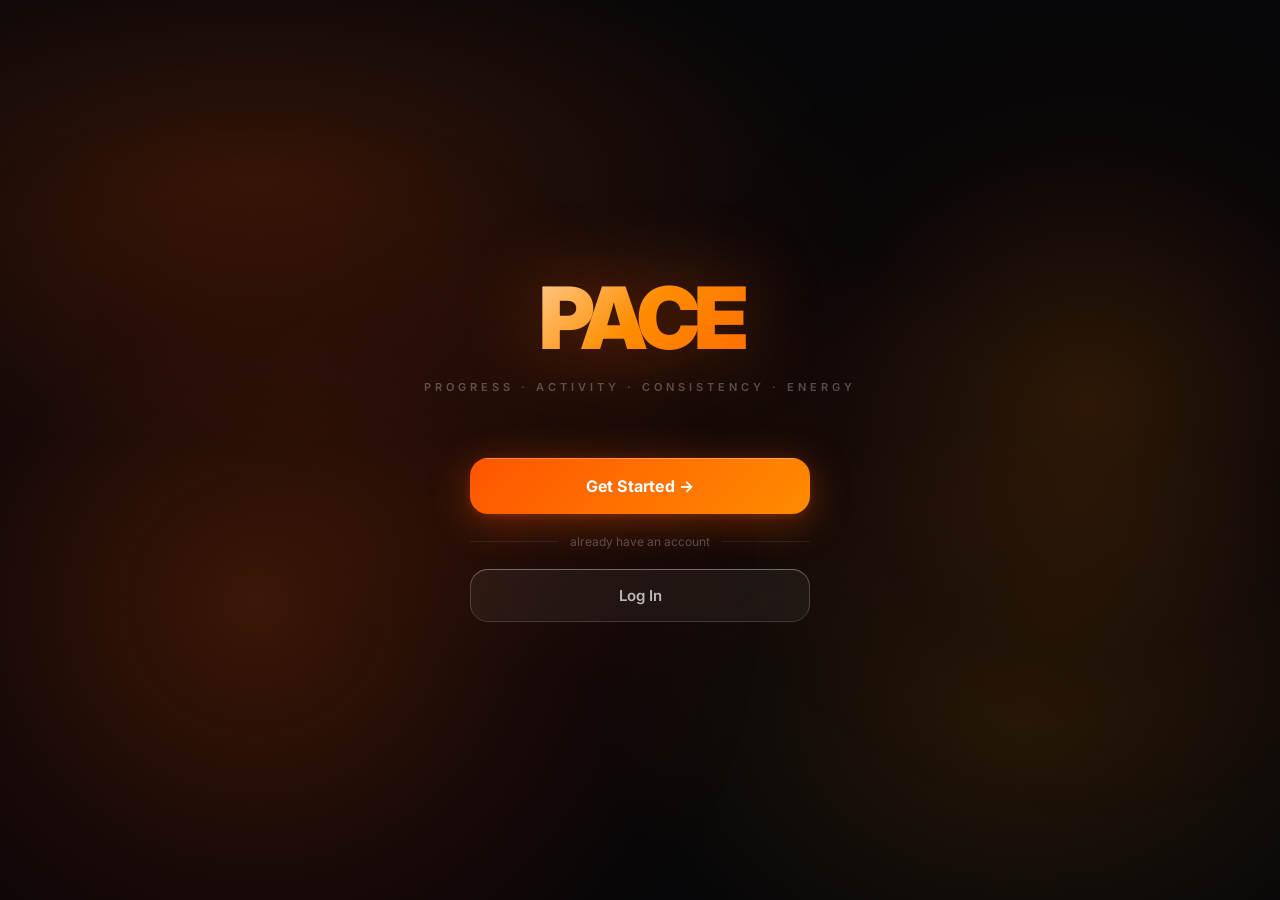
==== app.html @ a0a20d49 "Refactor styles and improve UI responsiveness Updated font weights and styles for various elements. " ====
<!DOCTYPE html>
<html lang="en">
<head>
<meta charset="UTF-8">
<meta name="viewport" content="width=device-width, initial-scale=1.0, viewport-fit=cover, maximum-scale=1">
<title>PACE</title>
<meta name="apple-mobile-web-app-capable" content="yes">
<meta name="apple-mobile-web-app-status-bar-style" content="black-translucent">
<meta name="theme-color" content="#070708">
<link rel="apple-touch-icon" href="apple-touch-icon.png">
<link rel="apple-touch-icon" sizes="180x180" href="icons/apple-touch-icon.png">
<link rel="preconnect" href="https://fonts.googleapis.com">
<link rel="preconnect" href="https://fonts.gstatic.com" crossorigin>
<link href="https://fonts.googleapis.com/css2?family=Inter:wght@400;500;600;700;800&family=JetBrains+Mono:wght@400;500;600&display=swap" rel="stylesheet">
<style>
:root{
  --bg:#070708;
  --card:#0F0F12;
  --card2:#16161A;
  --border:rgba(255,255,255,0.07);
  --border2:rgba(255,255,255,0.13);
  --text:#F4F4F6;
  --text2:#8E8E97;
  --text3:#55555E;
  --acc:#FF5A36;
  --acc-dim:rgba(255,90,54,0.12);
  --acc-line:rgba(255,90,54,0.35);
  --blue:#4DA3FF;
  --yellow:#FFD60A;
  --red:#FF5A5A;
  --green:#3DDC84;
  --safe-top:env(safe-area-inset-top,0px);
  --safe-bot:env(safe-area-inset-bottom,0px);
  --dock-h:64px;
  --dock-gap:0px;
  --nav-space:calc(var(--dock-h) + var(--safe-bot) + 24px);
  --r-lg:24px;
  --r-md:18px;
  --r-sm:12px;
  --mono:'JetBrains Mono',ui-monospace,monospace;
  --dot:'Inter',-apple-system,sans-serif;
}
*{margin:0;padding:0;box-sizing:border-box;-webkit-tap-highlight-color:transparent;}

/* Fixed app shell: the body never scrolls, so Safari's toolbar can't shift the dock */
html,body{
  position:fixed;inset:0;
  width:100%;height:100%;
  overflow:hidden;
  overscroll-behavior:none;
  background:var(--bg);
  color:var(--text);
  font-family:'Inter',-apple-system,sans-serif;
  -webkit-font-smoothing:antialiased;
  -webkit-text-size-adjust:100%;
  touch-action:manipulation;
}
.nav-item,.day-chip,.check,.row.tap,.w.tap,.btn,.sleep-adj{user-select:none;-webkit-user-select:none;-webkit-touch-callout:none;}
button,input{font-family:inherit;}

/* ── BACKGROUND ── */
#bg-dots{position:fixed;inset:0;z-index:0;pointer-events:none;}
.bg-glow{
  position:fixed;inset:0;z-index:0;pointer-events:none;
  background:
    radial-gradient(120% 55% at 10% -10%, rgba(255,120,60,0.16), transparent 60%),
    radial-gradient(80% 40% at 100% 0%, rgba(255,90,54,0.07), transparent 70%);
}

/* ── PAGES ── */
.page{
  display:none;
  position:absolute;inset:0;
  overflow-y:auto;overflow-x:hidden;
  -webkit-overflow-scrolling:touch;
  overscroll-behavior-y:contain;
  padding:calc(var(--safe-top) + 18px) 16px var(--nav-space);
  z-index:1;
  scrollbar-width:none;
}
.page::-webkit-scrollbar{display:none;}
.page.active{display:block;}
.page.active > *{animation:rise .55s cubic-bezier(.16,1,.3,1) both;animation-delay:calc(var(--i,0) * 45ms);}
.page.with-bar{padding-bottom:calc(var(--nav-space) + 70px);}
@keyframes rise{from{opacity:0;transform:translateY(12px)}to{opacity:1;transform:none}}

/* ── WIDGET CARD ── */
.w{
  position:relative;
  background:linear-gradient(180deg,rgba(255,255,255,0.035),rgba(255,255,255,0.008)) ,var(--card);
  border:1px solid var(--border);
  border-radius:var(--r-lg);
  padding:18px;
  box-shadow:inset 0 1px 0 rgba(255,255,255,0.04);
  overflow:hidden;
  margin-bottom:10px;
}
.w.tap{cursor:pointer;transition:transform .15s,border-color .2s;}
.w.tap:active{transform:scale(.985);border-color:var(--border2);}
.w-head{display:flex;justify-content:space-between;align-items:center;margin-bottom:14px;gap:8px;}
.wl{
  font-family:var(--mono);font-size:10.5px;font-weight:500;
  letter-spacing:1.2px;text-transform:uppercase;color:var(--text2);
  white-space:nowrap;overflow:hidden;text-overflow:ellipsis;
}
.wl b{color:var(--text3);font-weight:500;margin-right:6px;}
.live{display:flex;align-items:center;gap:6px;font-family:var(--mono);font-size:10px;letter-spacing:1.2px;color:var(--acc);}
.live i{width:6px;height:6px;border-radius:50%;background:var(--acc);animation:blink 1.6s ease-in-out infinite;}
@keyframes blink{0%,100%{opacity:1}50%{opacity:.25}}

.mx{display:block;overflow:visible;max-width:100%;height:auto;}
.mx .off{opacity:.045;}
.mx .blink{animation:blink 1s steps(1) infinite;}
.dot{font-family:var(--dot);font-weight:800;font-variant-numeric:tabular-nums;letter-spacing:-0.5px;letter-spacing:0;}

/* ── TOP BAR ── */
.topbar{display:flex;align-items:center;justify-content:space-between;margin:4px 2px 20px;}
.greeting{font-family:var(--mono);font-size:11px;color:var(--text2);letter-spacing:1.4px;text-transform:uppercase;margin-bottom:6px;}
.athlete-name{font-size:28px;font-weight:800;letter-spacing:-0.8px;line-height:1.05;}
.level-badge{position:relative;width:48px;height:48px;flex-shrink:0;}
.level-badge svg{width:48px;height:48px;transform:rotate(-90deg);}
.lb-bg{fill:none;stroke:rgba(255,255,255,0.16);stroke-width:2.6;stroke-dasharray:0.01 5.2;stroke-linecap:round;}
.lb-fg{fill:none;stroke:var(--acc);stroke-width:2.6;stroke-linecap:round;transition:stroke-dashoffset .8s cubic-bezier(.16,1,.3,1);}
.lb-txt{position:absolute;inset:0;display:flex;flex-direction:column;align-items:center;justify-content:center;}
.lv-num{font-family:var(--dot);font-weight:800;font-variant-numeric:tabular-nums;letter-spacing:-0.5px;font-size:17px;line-height:1;}
.lv-lbl{font-family:var(--mono);font-size:7px;color:var(--text3);letter-spacing:1px;margin-top:1px;}

/* ── SECTION LABEL ── */
.sec{
  font-family:var(--mono);font-size:10.5px;font-weight:500;
  letter-spacing:1.4px;text-transform:uppercase;color:var(--text3);
  margin:22px 4px 10px;display:flex;align-items:center;gap:10px;
}
.sec::after{content:'';flex:1;height:1px;background:repeating-linear-gradient(90deg,var(--border2) 0 2px,transparent 2px 6px);}

/* ── CLOCK WIDGET ── */
.clock-row{display:flex;justify-content:space-between;align-items:flex-end;gap:10px;}
.clock{display:flex;align-items:flex-start;gap:10px;}
#clk-time{display:block;}
#clk-time .colon{animation:blink 1s steps(1) infinite;}
.clk-side{display:flex;flex-direction:column;gap:6px;padding-top:0;font-family:var(--mono);font-size:11px;color:var(--text2);}
#clk-sec{color:var(--acc);}
.clk-date{text-align:right;font-family:var(--mono);}
#clk-dow{font-size:12px;letter-spacing:2px;color:var(--text);margin-bottom:4px;}
#clk-date{font-size:11px;letter-spacing:1px;color:var(--text2);}
.hours{display:grid;grid-template-columns:repeat(24,1fr);gap:3px;margin-top:18px;}
.hours i{height:6px;border-radius:3px;background:rgba(255,255,255,0.08);}
.hours i.past{background:rgba(255,255,255,0.32);}
.hours i.now{background:var(--acc);box-shadow:0 0 10px var(--acc);animation:blink 1.6s ease-in-out infinite;}
.hours-lbl{display:flex;justify-content:space-between;margin-top:7px;font-family:var(--mono);font-size:9px;color:var(--text3);}

/* ── HERO ── */
.hero-title{font-size:23px;font-weight:800;letter-spacing:-0.6px;margin-bottom:5px;padding-right:56px;}
.hero-note{font-size:13px;color:var(--text2);line-height:1.5;margin-bottom:14px;}
.hero-tags{display:flex;flex-wrap:wrap;gap:6px;}
.hero-tag{
  padding:5px 11px;border-radius:30px;
  font-family:var(--mono);font-size:10px;letter-spacing:.6px;text-transform:uppercase;
  color:var(--text2);border:1px solid var(--border2);background:rgba(255,255,255,0.03);
}
.hero-tag.active{color:var(--acc);border-color:var(--acc-line);background:var(--acc-dim);}
.hero-count{position:absolute;top:44px;right:18px;font-family:var(--dot);font-weight:800;font-variant-numeric:tabular-nums;letter-spacing:-0.5px;font-size:52px;color:rgba(255,255,255,0.09);line-height:1;}
.hero-go{font-family:var(--mono);font-size:14px;color:var(--text2);}

/* ── STAT TILES ── */
.stat-grid{display:grid;grid-template-columns:1fr 1fr;gap:10px;margin-bottom:10px;}
.stat-grid .w{margin-bottom:0;padding:16px;}
.stat-grid .w-head{margin-bottom:10px;}
.s-val{min-height:39px;display:flex;align-items:flex-end;}
.s-val.acc{color:var(--acc);}
.s-unit{font-family:var(--mono);font-size:10.5px;color:var(--text2);margin-top:6px;letter-spacing:.3px;}
.pips{display:flex;gap:5px;margin-top:14px;flex-wrap:wrap;}
.pips i{width:9px;height:9px;border-radius:50%;background:rgba(255,255,255,0.09);transition:background .25s,box-shadow .25s;}
.pips i.on{background:var(--text);}
.pips.blue i.on{background:var(--blue);box-shadow:0 0 8px rgba(77,163,255,.5);}
.pips.acc i.on{background:var(--acc);box-shadow:0 0 8px rgba(255,90,54,.45);}
.pips.tap i{width:12px;height:12px;cursor:pointer;}
.pips.tap{gap:5px;flex-wrap:nowrap;}
.water-w{cursor:pointer;touch-action:pan-y;user-select:none;-webkit-user-select:none;}
.water-w:active{border-color:rgba(77,163,255,.3);}
.water-w.arming{border-color:rgba(255,90,90,.45);}
.w-hint{font-family:var(--mono);font-size:9px;letter-spacing:1px;color:var(--blue);opacity:.7;}
.swipe-hint{font-family:var(--mono);font-size:9px;letter-spacing:1px;color:var(--text3);margin-top:8px;}
.water-w.arming .swipe-hint{color:var(--red);}
.w-pop{position:absolute;top:44px;right:16px;font-family:var(--dot);font-weight:800;font-variant-numeric:tabular-nums;letter-spacing:-0.5px;font-size:26px;opacity:0;pointer-events:none;}
.w-pop.show{animation:popUp .6s ease-out;}
.w-pop.plus{color:var(--blue);} .w-pop.minus{color:var(--red);}
@keyframes popUp{0%{opacity:0;transform:translateY(8px) scale(.8)}25%{opacity:1;transform:none}100%{opacity:0;transform:translateY(-14px)}}
.s-foot{font-family:var(--mono);font-size:10.5px;margin-top:14px;color:var(--text3);}
.s-foot.down{color:var(--green);} .s-foot.up{color:var(--red);}

/* ── XP ── */
.xp-top{display:flex;justify-content:space-between;align-items:flex-end;margin-bottom:12px;}
.xp-val{display:flex;align-items:flex-end;gap:8px;font-family:var(--mono);font-size:12px;color:var(--text2);}
.xp-next{font-family:var(--mono);font-size:11px;color:var(--text2);}
.seg{display:grid;grid-template-columns:repeat(30,1fr);gap:3px;}
.seg i{height:10px;border-radius:2px;background:rgba(255,255,255,0.07);transition:background .4s;}
.seg i.on{background:var(--text);}
.seg i.edge{background:var(--acc);box-shadow:0 0 8px var(--acc);}

/* ── LIST ROWS (habits / exercises) ── */
.row{
  display:flex;align-items:center;gap:14px;
  padding:14px 16px;margin-bottom:8px;
  background:rgba(15,15,18,0.92);
  border:1px solid var(--border);border-radius:var(--r-md);
  transition:border-color .2s,opacity .2s;
}
.row.tap{cursor:pointer;}
.row.tap:active{border-color:var(--border2);}
.check{
  width:26px;height:26px;border-radius:50%;flex-shrink:0;
  border:1.5px dashed var(--border2);
  display:flex;align-items:center;justify-content:center;
  font-size:12px;font-weight:800;color:transparent;
  transition:all .2s;cursor:pointer;
}
.check.done{background:var(--acc);border:1.5px solid var(--acc);color:#fff;box-shadow:0 0 14px rgba(255,90,54,.4);}
.check.locked{opacity:.35;cursor:default;}
.row-name{font-size:15px;font-weight:600;flex:1;}
.row.done .row-name{color:var(--text2);text-decoration:line-through;text-decoration-color:var(--text3);}
.ex-num{
  width:32px;height:32px;border-radius:10px;flex-shrink:0;
  background:var(--card2);border:1px solid var(--border);
  font-family:var(--mono);font-size:11px;color:var(--text2);
  display:flex;align-items:center;justify-content:center;
}
.ex-info{flex:1;min-width:0;}
.ex-sets{font-family:var(--mono);font-size:11px;color:var(--text2);margin-top:3px;}
.row.done .ex-num{color:var(--acc);border-color:var(--acc-line);}

/* ── DAY PICKER (7 equal columns — always fits) ── */
.day-picker{display:grid;grid-template-columns:repeat(7,1fr);gap:5px;margin-bottom:12px;}
.day-chip{
  display:flex;flex-direction:column;align-items:center;gap:4px;
  padding:9px 0 8px;border-radius:14px;cursor:pointer;
  background:rgba(15,15,18,0.9);border:1px solid var(--border);
  transition:all .18s;position:relative;
}
.day-chip .dc-d{font-family:var(--mono);font-size:9.5px;letter-spacing:1px;text-transform:uppercase;color:var(--text2);}
.day-chip .dc-n{font-family:var(--dot);font-weight:800;font-variant-numeric:tabular-nums;letter-spacing:-0.5px;font-size:19px;line-height:1;}
.day-chip.today::after{content:'';position:absolute;bottom:-4px;width:4px;height:4px;border-radius:50%;background:var(--acc);}
.day-chip.rest .dc-n{color:var(--text3);}
.day-chip.active{background:var(--text);border-color:var(--text);}
.day-chip.active .dc-d,.day-chip.active .dc-n{color:var(--bg);}

/* ── DIET ── */
.macro-total{display:flex;align-items:flex-end;justify-content:space-between;margin-bottom:16px;}
.macro-total .big{display:inline-block;vertical-align:bottom;}
.macro-total .unit{font-family:var(--mono);font-size:11px;color:var(--text2);margin-left:6px;}
.mrow{display:grid;grid-template-columns:20px 1fr 54px;align-items:center;gap:10px;margin-top:9px;}
.mrow .ml{font-family:var(--mono);font-size:11px;font-weight:600;}
.mrow .mv{font-family:var(--mono);font-size:11px;color:var(--text2);text-align:right;}
.mbar{display:grid;grid-template-columns:repeat(20,1fr);gap:3px;}
.mbar i{height:7px;border-radius:2px;background:rgba(255,255,255,0.07);}
.mrow.p .ml{color:var(--blue);}   .mrow.p .mbar i.on{background:var(--blue);}
.mrow.c .ml{color:var(--yellow);} .mrow.c .mbar i.on{background:var(--yellow);}
.mrow.f .ml{color:var(--acc);}    .mrow.f .mbar i.on{background:var(--acc);}

.timeline{position:relative;padding-left:18px;}
.timeline::before{content:'';position:absolute;left:4px;top:10px;bottom:10px;width:1px;background:repeating-linear-gradient(180deg,var(--border2) 0 2px,transparent 2px 6px);}
.meal{position:relative;}
.meal::before{content:'';position:absolute;left:-18px;top:24px;width:9px;height:9px;border-radius:50%;background:var(--bg);border:1.5px solid var(--text3);}
.meal.past{opacity:.55;}
.meal.next::before{background:var(--acc);border-color:var(--acc);box-shadow:0 0 10px var(--acc);}
.meal.next .w{border-color:var(--acc-line);}
.meal .w{padding:16px;margin-bottom:8px;}
.meal-top{display:flex;justify-content:space-between;align-items:center;margin-bottom:6px;}
.meal-name{font-size:16px;font-weight:700;}
.meal-time{font-family:var(--mono);font-size:10.5px;color:var(--text2);letter-spacing:.5px;}
.next-badge{font-family:var(--mono);font-size:9px;letter-spacing:1px;color:var(--acc);border:1px solid var(--acc-line);background:var(--acc-dim);padding:2px 7px;border-radius:20px;margin-left:8px;}
.meal-items{font-size:13px;color:var(--text2);line-height:1.55;}
.meal-macros{display:flex;gap:6px;flex-wrap:wrap;margin-top:10px;}
.macro-chip{font-family:var(--mono);padding:3px 8px;border-radius:20px;font-size:10px;border:1px solid var(--border2);color:var(--text2);}
.macro-chip.p{border-color:rgba(77,163,255,.3);color:var(--blue);}
.macro-chip.c{border-color:rgba(255,214,10,.3);color:var(--yellow);}
.macro-chip.f{border-color:var(--acc-line);color:var(--acc);}

/* ── PROGRESS ── */
.goal-row{display:flex;justify-content:space-between;align-items:center;}
.goal-num{display:flex;align-items:flex-end;gap:8px;}
.goal-num .u{font-family:var(--mono);font-size:12px;color:var(--text2);}
.goal-sub{font-family:var(--mono);font-size:11px;color:var(--text2);margin-top:8px;}
.ring-wrap{position:relative;width:92px;height:92px;flex-shrink:0;}
.ring-wrap svg{transform:rotate(-90deg);}
.ring-bg{fill:none;stroke:rgba(255,255,255,0.18);stroke-width:4;stroke-dasharray:0.01 7.4;stroke-linecap:round;}
.ring-fg{fill:none;stroke:var(--acc);stroke-width:4;stroke-linecap:round;transition:stroke-dashoffset .8s cubic-bezier(.16,1,.3,1);filter:drop-shadow(0 0 4px rgba(255,90,54,.6));}
.ring-label{position:absolute;inset:0;display:flex;align-items:center;justify-content:center;font-family:var(--dot);font-weight:800;font-variant-numeric:tabular-nums;letter-spacing:-0.5px;font-size:20px;}

.weight-input{
  width:100%;padding:16px;
  background:rgba(15,15,18,0.92);border:1px solid var(--border);border-radius:var(--r-md);
  color:var(--text);font-family:var(--dot);font-weight:800;font-variant-numeric:tabular-nums;letter-spacing:-0.5px;font-size:34px;text-align:center;
  outline:none;transition:border-color .2s;
}
.weight-input:focus{border-color:var(--acc-line);}
.weight-input::placeholder{color:var(--text3);}
.btn{
  width:100%;padding:15px;margin-top:10px;
  background:var(--text);color:var(--bg);border:none;border-radius:var(--r-md);
  font-size:14px;font-weight:700;letter-spacing:.2px;cursor:pointer;transition:transform .12s;
}
.btn:active{transform:scale(.98);}
.sleep-ctrl{display:flex;gap:8px;align-items:center;background:rgba(15,15,18,0.92);border:1px solid var(--border);border-radius:var(--r-md);padding:6px;}
.sleep-adj{flex:1;padding:12px;background:var(--card2);border:1px solid var(--border);border-radius:var(--r-sm);color:var(--text);font-size:22px;font-weight:700;cursor:pointer;}
.sleep-adj:active{border-color:var(--border2);}
.sleep-val{flex:2;text-align:center;font-family:var(--dot);font-weight:800;font-variant-numeric:tabular-nums;letter-spacing:-0.5px;font-size:34px;}
.weight-row{display:flex;justify-content:space-between;align-items:center;padding:13px 16px;margin-bottom:6px;background:rgba(15,15,18,0.92);border:1px solid var(--border);border-radius:var(--r-sm);}
.wr-date{font-family:var(--mono);font-size:11px;color:var(--text2);}
.wr-val{font-family:var(--dot);font-weight:800;font-variant-numeric:tabular-nums;letter-spacing:-0.5px;font-size:20px;}
.wr-change{font-family:var(--mono);font-size:11px;min-width:44px;text-align:right;}
.wr-change.up{color:var(--red);} .wr-change.down{color:var(--green);}

/* ── MESSAGES ── */
.msg-bubble{max-width:80%;padding:11px 15px;border-radius:18px;margin-bottom:10px;font-size:14px;line-height:1.5;word-wrap:break-word;}
.msg-bubble.athlete{margin-left:auto;background:var(--text);color:var(--bg);border-bottom-right-radius:5px;}
.msg-bubble.trainer{margin-right:auto;background:rgba(22,22,26,0.95);border:1px solid var(--border);border-bottom-left-radius:5px;}
.msg-ts{font-family:var(--mono);font-size:9.5px;opacity:.55;margin-top:4px;}
.msg-bar{
  position:fixed;left:12px;right:12px;z-index:90;
  bottom:calc(var(--safe-bot) + var(--dock-h) + 10px);
  display:none;gap:8px;padding:6px;
  background:#121216;
  border:1px solid var(--border2);border-radius:28px;
}
.msg-input{flex:1;padding:11px 14px;background:transparent;border:none;color:var(--text);font-size:16px;outline:none;}
.msg-send{width:42px;height:42px;border-radius:50%;background:var(--acc);color:#fff;border:none;font-size:18px;font-weight:700;cursor:pointer;flex-shrink:0;}

/* ── FLOATING DOCK ── */
/* Native-style tab bar: glued to the screen edge, icons sit just above the iPhone home indicator.
   Solid background (no blur) — blur over the animated dots was what made older iPhones lag. */
.bottom-nav{
  position:fixed;z-index:100;
  left:0;right:0;bottom:0;
  height:calc(var(--dock-h) + var(--safe-bot));
  padding:0 8px var(--safe-bot);
  display:flex;align-items:center;justify-content:space-around;
  background:linear-gradient(180deg,#0E0E11,#09090B);
  border-top:1px solid var(--border2);
  box-shadow:0 -12px 30px -10px rgba(0,0,0,.7);
}
.bottom-nav::before{content:'';position:absolute;left:0;right:0;top:-1px;height:1px;
  background:linear-gradient(90deg,transparent,rgba(255,90,54,.35),transparent);}
.nav-item{
  flex:1;height:100%;
  display:flex;flex-direction:column;align-items:center;justify-content:center;gap:4px;
  cursor:pointer;color:var(--text3);transition:color .2s;position:relative;
}
.nav-item.active{color:var(--text);}
.nav-icon{width:21px;height:21px;stroke:currentColor;fill:none;stroke-width:1.7;stroke-linecap:round;stroke-linejoin:round;transition:transform .25s cubic-bezier(.16,1,.3,1);}
.nav-item.active .nav-icon{transform:translateY(-1px);}
.nav-label{font-family:var(--mono);font-size:8.5px;letter-spacing:.8px;text-transform:uppercase;}
.nav-dot{position:absolute;top:7px;width:4px;height:4px;border-radius:50%;background:var(--acc);opacity:0;transform:scale(0);transition:all .25s;box-shadow:0 0 8px var(--acc);}
.nav-item.active .nav-dot{opacity:1;transform:scale(1);}
.nav-item.active .nav-icon-wrap{margin-top:4px;}

/* ── TOAST ── */
.toast{
  position:fixed;top:calc(var(--safe-top) + 14px);left:50%;transform:translate(-50%,-8px);
  background:rgba(22,22,26,.95);border:1px solid var(--border2);border-radius:30px;
  padding:9px 18px;font-family:var(--mono);font-size:12px;color:var(--text);
  z-index:9999;pointer-events:none;opacity:0;transition:all .25s;white-space:nowrap;
}
.toast.show{opacity:1;transform:translate(-50%,0);}
.toast.success{border-color:var(--acc-line);color:var(--acc);}
.toast.error{border-color:rgba(255,90,90,.35);color:var(--red);}

/* ── LOADER ── */
#app-loader{position:fixed;inset:0;background:var(--bg);display:flex;align-items:center;justify-content:center;flex-direction:column;gap:16px;z-index:999;transition:opacity .4s;}
#app-loader.hide{opacity:0;pointer-events:none;}
#app-loader .logo{font-family:var(--dot);font-weight:800;font-variant-numeric:tabular-nums;letter-spacing:-0.5px;font-size:64px;letter-spacing:2px;}
#app-loader .sub{font-family:var(--mono);font-size:10px;color:var(--text3);letter-spacing:3px;text-transform:uppercase;}
.ld-dots{display:flex;gap:6px;}
.ld-dots i{width:6px;height:6px;border-radius:50%;background:var(--acc);animation:blink 1s ease-in-out infinite;}
.ld-dots i:nth-child(2){animation-delay:.15s}.ld-dots i:nth-child(3){animation-delay:.3s}.ld-dots i:nth-child(4){animation-delay:.45s}.ld-dots i:nth-child(5){animation-delay:.6s}

/* ── EMPTY ── */
.empty{text-align:center;padding:40px 20px;}
.e-dots{width:56px;height:56px;margin:0 auto 16px;border-radius:50%;
  background:radial-gradient(circle,rgba(255,255,255,.35) 1.2px,transparent 1.6px) 0 0/8px 8px;
  -webkit-mask:radial-gradient(circle,#000 60%,transparent 62%);mask:radial-gradient(circle,#000 60%,transparent 62%);opacity:.6;}
.e-title{font-size:16px;font-weight:700;margin-bottom:6px;}
.e-sub{font-size:13px;color:var(--text2);line-height:1.6;}

@media (prefers-reduced-motion:reduce){
  *,*::before,*::after{animation:none!important;transition:none!important;}
}
</style>
</head>
<body>

<canvas id="bg-dots"></canvas>
<div class="bg-glow"></div>

<div id="app-loader">
  <div class="logo">PACE</div>
  <div class="sub">Loading your plan</div>
  <div class="ld-dots"><i></i><i></i><i></i><i></i><i></i></div>
</div>

<div class="toast" id="toast"></div>

<!-- ═════════ HOME ═════════ -->
<div class="page active" id="page-home">
  <div class="topbar">
    <div>
      <div class="greeting" id="greeting-text">Good morning</div>
      <div class="athlete-name" id="athlete-name-display">—</div>
    </div>
    <div class="level-badge">
      <svg viewBox="0 0 48 48"><circle class="lb-bg" cx="24" cy="24" r="21"/><circle class="lb-fg" id="lvl-ring" cx="24" cy="24" r="21" stroke-dasharray="131.9" stroke-dashoffset="131.9"/></svg>
      <div class="lb-txt"><div class="lv-num" id="xp-level-display">1</div><div class="lv-lbl">LVL</div></div>
    </div>
  </div>

  <section class="w">
    <div class="w-head"><span class="wl"><b>01</b>Local time</span><span class="live"><i></i>LIVE</span></div>
    <div class="clock-row">
      <div class="clock"><span id="clk-time"></span><span class="clk-side"><span id="clk-ampm">--</span><span id="clk-sec">00</span></span></div>
      <div class="clk-date"><div id="clk-dow">—</div><div id="clk-date">—</div></div>
    </div>
    <div class="hours" id="clk-hours"></div>
    <div class="hours-lbl"><span>00</span><span>06</span><span>12</span><span>18</span><span>24</span></div>
  </section>

  <section class="w tap" id="home-workout-card" onclick="goWorkout()">
    <div class="w-head"><span class="wl"><b>02</b><span id="home-day-label">Today</span> · Session</span><span class="hero-go">→</span></div>
    <div class="hero-title" id="home-workout-title">Loading…</div>
    <div class="hero-note" id="home-workout-note"></div>
    <div class="hero-tags" id="home-workout-tags"></div>
    <div class="hero-count" id="home-ex-count"></div>
  </section>

  <div class="stat-grid">
    <div class="w water-w" id="water-tile">
      <div class="w-head"><span class="wl"><b>03</b>Water</span><span class="w-hint">TAP +</span></div>
      <div class="s-val" id="home-water-val"></div>
      <div class="s-unit">of 8 glasses</div>
      <div class="pips blue" id="water-pips"></div>
      <div class="swipe-hint">‹ swipe −</div>
      <div class="w-pop" id="water-pop"></div>
    </div>
    <div class="w">
      <div class="w-head"><span class="wl"><b>04</b>Streak</span></div>
      <div class="s-val acc" id="home-streak-val"></div>
      <div class="s-unit">days active</div>
      <div class="pips acc" id="streak-pips"></div>
    </div>
    <div class="w">
      <div class="w-head"><span class="wl"><b>05</b>Weight</span></div>
      <div class="s-val" id="home-weight-val"></div>
      <div class="s-unit">kg today</div>
      <div class="s-foot" id="home-weight-delta">Log on Progress</div>
    </div>
    <div class="w">
      <div class="w-head"><span class="wl"><b>06</b>Sleep</span></div>
      <div class="s-val" id="home-sleep-val"></div>
      <div class="s-unit">hours / 9 goal</div>
      <div class="pips" id="sleep-pips"></div>
    </div>
  </div>

  <section class="w">
    <div class="w-head"><span class="wl"><b>07</b>Level <span id="xp-level-2">1</span></span><span class="xp-next"><span id="xp-next">500</span> XP next</span></div>
    <div class="xp-top"><div class="xp-val"><span id="xp-current"></span>XP</div></div>
    <div class="seg" id="xp-bar"></div>
  </section>

  <div class="sec">08 · Daily habits</div>
  <div id="home-habits-list"></div>
</div>

<!-- ═════════ WORKOUT ═════════ -->
<div class="page" id="page-workout">
  <div class="topbar">
    <div>
      <div class="greeting">Training</div>
      <div class="athlete-name" id="workout-day-display">—</div>
    </div>
  </div>
  <div class="day-picker" id="workout-day-picker"></div>
  <div id="workout-content"></div>
</div>

<!-- ═════════ DIET ═════════ -->
<div class="page" id="page-diet">
  <div class="topbar">
    <div>
      <div class="greeting">Nutrition</div>
      <div class="athlete-name" id="diet-day-display">Today's Plan</div>
    </div>
  </div>
  <div class="day-picker" id="diet-day-picker"></div>
  <div id="diet-content"></div>
</div>

<!-- ═════════ PROGRESS ═════════ -->
<div class="page" id="page-progress">
  <div class="topbar">
    <div>
      <div class="greeting">Your journey</div>
      <div class="athlete-name">Progress</div>
    </div>
  </div>

  <section class="w" id="goal-card">
    <div class="w-head"><span class="wl"><b>01</b>Target weight</span></div>
    <div class="goal-row">
      <div>
        <div class="goal-num" id="goal-weight-display">—</div>
        <div class="goal-sub" id="goal-remaining">Set by your trainer</div>
      </div>
      <div class="ring-wrap">
        <svg width="92" height="92" viewBox="0 0 92 92">
          <circle class="ring-bg" cx="46" cy="46" r="38"/>
          <circle class="ring-fg" id="goal-ring" cx="46" cy="46" r="38" stroke-dasharray="238.8" stroke-dashoffset="238.8"/>
        </svg>
        <div class="ring-label" id="goal-pct">0%</div>
      </div>
    </div>
  </section>

  <div class="sec">02 · Log weight</div>
  <input class="weight-input" type="number" inputmode="decimal" id="weight-input" placeholder="75.0" step="0.1" min="30" max="300">
  <button class="btn" onclick="saveWeight()">Save weight</button>

  <div class="sec">03 · Last night's sleep</div>
  <div class="sleep-ctrl">
    <button class="sleep-adj" onclick="adjustSleep(-0.5)">−</button>
    <div class="sleep-val" id="sleep-display">7.0</div>
    <button class="sleep-adj" onclick="adjustSleep(0.5)">+</button>
  </div>
  <button class="btn" onclick="saveSleep()">Save sleep</button>

  <div class="sec">04 · Weight history</div>
  <div id="weight-history-list"></div>
</div>

<!-- ═════════ MESSAGES ═════════ -->
<div class="page with-bar" id="page-messages">
  <div class="topbar">
    <div>
      <div class="greeting">Your coach</div>
      <div class="athlete-name">Messages</div>
    </div>
  </div>
  <div id="messages-list"></div>
</div>

<div class="msg-bar" id="msg-input-wrap">
  <input class="msg-input" type="text" id="msg-input-field" placeholder="Message your trainer…" enterkeyhint="send">
  <button class="msg-send" onclick="sendMessage()">↑</button>
</div>

<!-- ═════════ DOCK ═════════ -->
<nav class="bottom-nav">
  <div class="nav-item active" onclick="switchPage('home',this)">
    <div class="nav-dot"></div>
    <svg class="nav-icon" viewBox="0 0 24 24"><path d="M3 9.5L12 3l9 6.5V20a1 1 0 01-1 1H4a1 1 0 01-1-1V9.5z"/><path d="M9 21V12h6v9"/></svg>
    <div class="nav-label">Home</div>
  </div>
  <div class="nav-item" onclick="switchPage('workout',this)">
    <div class="nav-dot"></div>
    <svg class="nav-icon" viewBox="0 0 24 24"><path d="M6 5v14M18 5v14M6 12h12M3 8v8M21 8v8"/></svg>
    <div class="nav-label">Train</div>
  </div>
  <div class="nav-item" onclick="switchPage('diet',this)">
    <div class="nav-dot"></div>
    <svg class="nav-icon" viewBox="0 0 24 24"><path d="M6 3v6a3 3 0 006 0V3M9 3v18"/><path d="M18 21V3c-2 1-3 4-3 8h3"/></svg>
    <div class="nav-label">Diet</div>
  </div>
  <div class="nav-item" onclick="switchPage('progress',this)">
    <div class="nav-dot"></div>
    <svg class="nav-icon" viewBox="0 0 24 24"><polyline points="22 12 18 12 15 21 9 3 6 12 2 12"/></svg>
    <div class="nav-label">Progress</div>
  </div>
  <div class="nav-item" onclick="switchPage('messages',this)">
    <div class="nav-dot"></div>
    <svg class="nav-icon" viewBox="0 0 24 24"><path d="M21 15a2 2 0 01-2 2H7l-4 4V5a2 2 0 012-2h14a2 2 0 012 2z"/></svg>
    <div class="nav-label">Coach</div>
  </div>
</nav>

<!-- Animated dot-matrix background -->
<script>
(function(){
  const cv = document.getElementById('bg-dots');
  const ctx = cv.getContext('2d');
  const GAP = 18;
  const reduce = window.matchMedia('(prefers-reduced-motion: reduce)').matches;
  let W = 0, H = 0, dots = [], sparks = [], raf = null, last = 0;

  function size(){
    const dpr = Math.min(2, window.devicePixelRatio || 1);
    W = window.innerWidth; H = window.innerHeight;
    cv.width = W * dpr; cv.height = H * dpr;
    cv.style.width = W + 'px'; cv.style.height = H + 'px';
    ctx.setTransform(dpr, 0, 0, dpr, 0, 0);
    dots = [];
    for (let y = GAP / 2; y < H; y += GAP)
      for (let x = GAP / 2; x < W; x += GAP) dots.push(x, y);
    draw(performance.now());
  }

  function draw(t){
    ctx.clearRect(0, 0, W, H);
    for (let i = 0; i < dots.length; i += 2){
      const x = dots[i], y = dots[i + 1];
      const wave = Math.sin(x * 0.016 + y * 0.009 - t * 0.0008) * Math.cos(y * 0.006 + t * 0.0003);
      const fade = 1 - (y / H) * 0.55;
      const a = (0.045 + Math.max(0, wave) * 0.11) * fade;
      ctx.fillStyle = 'rgba(255,255,255,' + a.toFixed(3) + ')';
      ctx.fillRect(x - 0.8, y - 0.8, 1.6, 1.6);
    }
    // occasional orange sparks
    if (!reduce && Math.random() < 0.04 && sparks.length < 6 && dots.length){
      const k = (Math.random() * (dots.length / 2) | 0) * 2;
      sparks.push({ x: dots[k], y: dots[k + 1], life: 1 });
    }
    for (let s = sparks.length - 1; s >= 0; s--){
      const sp = sparks[s];
      sp.life -= 0.012;
      if (sp.life <= 0){ sparks.splice(s, 1); continue; }
      const a = Math.sin(sp.life * Math.PI) * 0.85;
      ctx.fillStyle = 'rgba(255,90,54,' + a.toFixed(3) + ')';
      ctx.beginPath(); ctx.arc(sp.x, sp.y, 1.6, 0, 6.283); ctx.fill();
    }
  }

  function loop(t){
    raf = requestAnimationFrame(loop);
    if (t - last < 40) return; // ~25fps is plenty for a slow wave
    last = t; draw(t);
  }
  function start(){ if (!reduce && !raf) raf = requestAnimationFrame(loop); }
  function stop(){ if (raf){ cancelAnimationFrame(raf); raf = null; } }

  // Freeze the dots while the user touches or scrolls, so the phone's GPU goes to scrolling/taps
  let idleT = null;
  function busy(){ stop(); clearTimeout(idleT); idleT = setTimeout(() => { if (!document.hidden) start(); }, 450); }
  ['touchstart','touchmove','wheel'].forEach(ev => window.addEventListener(ev, busy, { passive: true, capture: true }));
  document.addEventListener('scroll', busy, { passive: true, capture: true });

  let rw = window.innerWidth;
  window.addEventListener('resize', () => { if (window.innerWidth !== rw) { rw = window.innerWidth; size(); } else { H = window.innerHeight; } });
  document.addEventListener('visibilitychange', () => document.hidden ? stop() : start());
  size(); start();
})();
</script>

<script>
(function(){
  const SB_URL = 'https://blnqehdnorjvboxcqiap.supabase.co';
  const SB_KEY = 'eyJhbGciOiJIUzI1NiIsInR5cCI6IkpXVCJ9.eyJpc3MiOiJzdXBhYmFzZSIsInJlZiI6ImJsbnFlaGRub3JqdmJveGNxaWFwIiwicm9sZSI6ImFub24iLCJpYXQiOjE3OTUxNzEzNjUsImV4cCI6MjExMDc0NzM2NX0.gMJ1LuHZ9SpN6_2hsO6XJJXr67qFrOgyM-GRRfziXVs';
  const H = { 'Content-Type':'application/json', 'apikey': SB_KEY, 'Authorization': `Bearer ${SB_KEY}` };

  let ATHLETE = null;
  let TODAY_LOG = null;
  let sleepVal = 7.0;
  const DAYS = ['Sunday','Monday','Tuesday','Wednesday','Thursday','Friday','Saturday'];
  const DAYS_SHORT = ['Sun','Mon','Tue','Wed','Thu','Fri','Sat'];
  const MONTHS = ['JAN','FEB','MAR','APR','MAY','JUN','JUL','AUG','SEP','OCT','NOV','DEC'];
  const DOW = new Date().getDay();
  let viewDOW = DOW;
  let viewDietDOW = DOW;

  // Local date (toISOString() gives the UTC date, which is "yesterday" before 5:30 AM in India)
  function localISO(d){ return d.getFullYear() + '-' + String(d.getMonth()+1).padStart(2,'0') + '-' + String(d.getDate()).padStart(2,'0'); }
  const TODAY = localISO(new Date());

  const esc = s => String(s ?? '').replace(/[&<>"']/g, c => ({'&':'&amp;','<':'&lt;','>':'&gt;','"':'&quot;',"'":'&#39;'}[c]));
  const pips = (n, on, extra='') => Array.from({length:n}, (_, i) => `<i class="${i < on ? 'on' : ''}" ${extra ? extra.replace('$i', i) : ''}></i>`).join('');
  const empty = (title, sub='') => `<div class="empty"><div class="e-dots"></div><div class="e-title">${title}</div>${sub ? `<div class="e-sub">${sub}</div>` : ''}</div>`;


  // ── Dot-matrix numerals (5×7 grid, small round dots, plain readable zero) ──
  const GLYPH = {
    '0':['01110','10001','10001','10001','10001','10001','01110'],
    '1':['00100','01100','00100','00100','00100','00100','01110'],
    '2':['01110','10001','00001','00010','00100','01000','11111'],
    '3':['11110','00001','00001','01110','00001','00001','11110'],
    '4':['00010','00110','01010','10010','11111','00010','00010'],
    '5':['11111','10000','11110','00001','00001','10001','01110'],
    '6':['00110','01000','10000','11110','10001','10001','01110'],
    '7':['11111','00001','00010','00100','01000','01000','01000'],
    '8':['01110','10001','10001','01110','10001','10001','01110'],
    '9':['01110','10001','10001','01111','00001','00010','01100'],
    ':':['0','0','1','0','1','0','0'],
    '.':['0','0','0','0','0','0','1'],
    '—':['000','000','000','111','000','000','000'],
    '-':['000','000','000','111','000','000','000'],
    ' ':['0','0','0','0','0','0','0'],
  };
  function matrix(str, cell, opts = {}) {
    const r = cell * 0.38;                 // dot radius: small dots, clear gaps
    let x = 0, on = '', off = '', blink = '';
    for (const ch of String(str)) {
      const g = GLYPH[ch]; if (!g) continue;
      const w = g[0].length;
      for (let row = 0; row < 7; row++) for (let col = 0; col < w; col++) {
        const c = `<circle cx="${(x + col) * cell + cell / 2}" cy="${row * cell + cell / 2}" r="${r}"/>`;
        if (g[row][col] === '1') { if (ch === ':' && opts.blinkColon) blink += c; else on += c; }
        else if (opts.grid !== false && ch !== ' ') off += c;
      }
      x += w + 1;
    }
    const W = Math.max(0, x - 1) * cell, H = 7 * cell;
    return `<svg class="mx" width="${W}" height="${H}" viewBox="0 0 ${W} ${H}" fill="currentColor" aria-label="${str}">`
      + `<g class="off">${off}</g><g>${on}</g><g class="blink">${blink}</g></svg>`;
  }
  const setMx = (id, str, cell, opts) => { const el = document.getElementById(id); if (el && el.dataset.v !== String(str)) { el.dataset.v = str; el.innerHTML = matrix(str, cell, opts); } };
  const TILE = 5.6;  // stat tile numerals ≈ 39px tall

  // Session check
  const sess = localStorage.getItem('pace2_session');
  if (!sess) { window.location.href = 'index.html'; return; }
  try { ATHLETE = JSON.parse(sess); } catch(e) { window.location.href = 'index.html'; return; }

  // Stagger index for entrance animation
  document.querySelectorAll('.page').forEach(p => Array.from(p.children).forEach((c, i) => c.style.setProperty('--i', i)));

  // ── Init ──
  async function init() {
    startClock();
    try {
      const r = await fetch(`${SB_URL}/rest/v1/athletes?id=eq.${ATHLETE.id}`, { headers: H });
      const data = await r.json();
      if (data && data[0]) { ATHLETE = data[0]; localStorage.setItem('pace2_session', JSON.stringify(ATHLETE)); }
    } catch(e) {}

    try {
      const r = await fetch(`${SB_URL}/rest/v1/daily_logs?athlete_id=eq.${ATHLETE.id}&log_date=eq.${TODAY}`, { headers: H });
      const data = await r.json();
      TODAY_LOG = data && data[0] ? data[0] : null;
      if (!TODAY_LOG) await createTodayLog();
      else await fetchLog();
    } catch(e) {}

    renderAll();
    document.getElementById('app-loader').classList.add('hide');
    setTimeout(() => document.getElementById('app-loader').style.display = 'none', 450);
  }

  async function createTodayLog() {
    const r = await fetch(`${SB_URL}/rest/v1/daily_logs`, {
      method: 'POST', headers: { ...H, 'Prefer': 'return=representation' },
      body: JSON.stringify({ athlete_id: ATHLETE.id, log_date: TODAY, water_ml: 0, habits: {}, xp_earned: 0 })
    });
    const data = await r.json();
    TODAY_LOG = data && data[0] ? data[0] : { water_ml:0, habits:{}, xp_earned:0, sleep_hours:0, weight:null };
  }

  async function fetchLog() {
    const r = await fetch(`${SB_URL}/rest/v1/daily_logs?athlete_id=eq.${ATHLETE.id}&log_date=eq.${TODAY}`, { headers: H });
    const data = await r.json();
    if (data && data[0]) TODAY_LOG = data[0];
    if (TODAY_LOG.sleep_hours) sleepVal = parseFloat(TODAY_LOG.sleep_hours);
  }

  async function saveLog(patch) {
    if (!TODAY_LOG || !TODAY_LOG.id) return;
    Object.assign(TODAY_LOG, patch);
    await fetch(`${SB_URL}/rest/v1/daily_logs?id=eq.${TODAY_LOG.id}`, {
      method: 'PATCH', headers: H, body: JSON.stringify(patch)
    });
  }

  function renderAll() {
    renderGreeting(); renderHome(); renderWorkout(); renderDiet(); renderProgress();
  }

  // ── Clock widget ──
  let lastHour = -1;
  function startClock() {
    const hours = document.getElementById('clk-hours');
    hours.innerHTML = '<i></i>'.repeat(24);
    const tick = () => {
      const d = new Date();
      const h = d.getHours(), m = d.getMinutes(), s = d.getSeconds();
      setMx('clk-time', `${h % 12 || 12}:${String(m).padStart(2,'0')}`, 8, { blinkColon: true });
      document.getElementById('clk-ampm').textContent = h < 12 ? 'AM' : 'PM';
      document.getElementById('clk-sec').textContent = String(s).padStart(2,'0');
      document.getElementById('clk-dow').textContent = DAYS[d.getDay()].toUpperCase();
      document.getElementById('clk-date').textContent = `${d.getDate()} ${MONTHS[d.getMonth()]} ${d.getFullYear()}`;
      if (h !== lastHour) {
        lastHour = h;
        Array.from(hours.children).forEach((el, i) => el.className = i < h ? 'past' : i === h ? 'now' : '');
        renderGreeting();
      }
    };
    tick(); setInterval(tick, 1000);
  }

  function renderGreeting() {
    const h = new Date().getHours();
    const g = h < 12 ? 'Good morning' : h < 17 ? 'Good afternoon' : 'Good evening';
    document.getElementById('greeting-text').textContent = g;
    if (ATHLETE) document.getElementById('athlete-name-display').textContent = (ATHLETE.name || 'Athlete').split(' ')[0];
  }

  // ── XP / Level ──
  function getLevel(xp) { return Math.floor(xp / 500) + 1; }

  function renderXP() {
    const xp = TODAY_LOG ? (TODAY_LOG.xp_earned || 0) : 0;
    const level = getLevel(xp);
    const frac = Math.min(1, (xp % 500) / 500);
    document.getElementById('xp-level-display').textContent = level;
    document.getElementById('xp-level-2').textContent = level;
    setMx('xp-current', xp, 4.4);
    document.getElementById('xp-next').textContent = level * 500 - xp;
    const lit = Math.round(frac * 30);
    document.getElementById('xp-bar').innerHTML = Array.from({length:30}, (_, i) =>
      `<i class="${i < lit - 1 ? 'on' : i === lit - 1 ? 'edge' : ''}"></i>`).join('');
    document.getElementById('lvl-ring').style.strokeDashoffset = 131.9 * (1 - frac);
  }

  // ── Home ──
  function renderHome() {
    const wp = ATHLETE.workout_plan || {};
    const todayWorkout = wp[String(DOW)];
    document.getElementById('home-day-label').textContent = DAYS[DOW];

    if (todayWorkout && todayWorkout.exercises && todayWorkout.exercises.length) {
      document.getElementById('home-workout-title').textContent = todayWorkout.title || 'Training';
      document.getElementById('home-workout-note').textContent = todayWorkout.note || '';
      document.getElementById('home-ex-count').textContent = String(todayWorkout.exercises.length).padStart(2,'0');
      document.getElementById('home-workout-tags').innerHTML =
        `<div class="hero-tag active">${todayWorkout.exercises.length} exercises</div>` +
        (todayWorkout.tags || []).map(t => `<div class="hero-tag">${esc(t)}</div>`).join('');
    } else {
      document.getElementById('home-workout-title').textContent = 'Rest Day';
      document.getElementById('home-workout-note').textContent = 'Recovery is part of training.';
      document.getElementById('home-workout-tags').innerHTML = '<div class="hero-tag active">Recovery</div>';
      document.getElementById('home-ex-count').textContent = '';
    }

    renderWater();
    const sl = parseFloat(TODAY_LOG?.sleep_hours) || 0;
    setMx('home-sleep-val', sl ? sl.toFixed(1) : '—', TILE);
    document.getElementById('sleep-pips').innerHTML = pips(9, Math.round(sl));
    renderWeightTile();
    renderStreak(); renderXP(); renderHabits();
  }

  function renderWater() {
    const glasses = TODAY_LOG ? Math.round((TODAY_LOG.water_ml || 0) / 250) : 0;
    setMx('home-water-val', glasses, TILE);
    document.getElementById('water-pips').innerHTML = pips(8, Math.min(8, glasses));
  }

  // Tap the water tile = +1 glass, swipe it sideways = −1 glass
  function changeWater(delta) {
    const cur = Math.round((TODAY_LOG?.water_ml || 0) / 250);
    const n = Math.max(0, Math.min(20, cur + delta));
    if (n === cur) { if (delta < 0) toast('Already at 0', 'error'); return; }
    if (TODAY_LOG) TODAY_LOG.water_ml = n * 250;   // update instantly, save in background
    renderWater();
    const pop = document.getElementById('water-pop');
    pop.textContent = delta > 0 ? '+1' : '−1';
    pop.className = 'w-pop show ' + (delta > 0 ? 'plus' : 'minus');
    clearTimeout(pop._t); pop._t = setTimeout(() => pop.className = 'w-pop', 600);
    if (navigator.vibrate) navigator.vibrate(delta > 0 ? 10 : [8, 40, 8]);
    if (n === 8 && cur < 8) toast('Hydration goal hit 💧', 'success');
    saveLog({ water_ml: n * 250 }).catch(() => toast('Could not save water', 'error'));
  }

  (function waterGestures() {
    const tile = document.getElementById('water-tile');
    let x0 = 0, y0 = 0, dx = 0, tracking = false, swiping = false;
    tile.addEventListener('pointerdown', e => {
      x0 = e.clientX; y0 = e.clientY; dx = 0; tracking = true; swiping = false;
      tile.style.transition = 'none';
    });
    tile.addEventListener('pointermove', e => {
      if (!tracking) return;
      dx = e.clientX - x0;
      const dy = e.clientY - y0;
      if (!swiping && Math.abs(dy) > 12 && Math.abs(dy) > Math.abs(dx)) { tracking = false; tile.style.transform = ''; return; } // user is scrolling
      if (Math.abs(dx) > 8) swiping = true;
      if (swiping) {
        const pull = Math.max(-60, Math.min(60, dx * 0.5));
        tile.style.transform = `translateX(${pull}px)`;
        tile.classList.toggle('arming', Math.abs(dx) > 50);
      }
    });
    const end = () => {
      if (!tracking) return;
      tracking = false;
      tile.style.transition = 'transform .35s cubic-bezier(.16,1,.3,1)';
      tile.style.transform = '';
      tile.classList.remove('arming');
      if (swiping) { if (Math.abs(dx) > 50) changeWater(-1); }
      else changeWater(1);
    };
    tile.addEventListener('pointerup', end);
    tile.addEventListener('pointercancel', () => { tracking = false; tile.style.transform = ''; tile.classList.remove('arming'); });
    tile.addEventListener('pointerleave', e => { if (e.pointerType === 'mouse') end(); });
  })();

  function renderWeightTile() {
    const w = TODAY_LOG?.weight;
    setMx('home-weight-val', w ? String(w) : '—', TILE);
    const foot = document.getElementById('home-weight-delta');
    const start = parseFloat(ATHLETE.current_weight);
    if (w && start) {
      const d = (parseFloat(w) - start).toFixed(1);
      foot.className = 's-foot ' + (d > 0 ? 'up' : d < 0 ? 'down' : '');
      foot.textContent = (d > 0 ? '▲ ' : d < 0 ? '▼ ' : '') + Math.abs(d) + ' kg since start';
    } else {
      foot.className = 's-foot'; foot.textContent = 'Log on Progress';
    }
  }

  window.goWorkout = function() {
    switchPage('workout', document.querySelectorAll('.nav-item')[1]);
  };

  async function renderStreak() {
    try {
      const r = await fetch(`${SB_URL}/rest/v1/daily_logs?athlete_id=eq.${ATHLETE.id}&order=log_date.desc&limit=30`, { headers: H });
      const logs = await r.json();
      const have = new Set((logs || []).map(l => l.log_date));
      let streak = 0;
      for (let i = 0; i < 30; i++) {
        const d = new Date(); d.setDate(d.getDate() - i);
        if (have.has(localISO(d))) streak++;
        else if (i > 0) break;
      }
      setMx('home-streak-val', streak, TILE);
      document.getElementById('streak-pips').innerHTML = pips(7, Math.min(7, streak));
    } catch(e) {}
  }

  // ── Habits ──
  function renderHabits() {
    const container = document.getElementById('home-habits-list');
    const habits = ATHLETE.habit_list || [];
    if (!habits.length) {
      container.innerHTML = empty('No habits assigned yet', 'Your trainer will add your personal habits soon.');
      return;
    }
    const doneHabits = TODAY_LOG?.habits || {};
    container.innerHTML = '';
    habits.forEach((h, i) => {
      const done = !!doneHabits[i];
      const div = document.createElement('div');
      div.className = 'row tap' + (done ? ' done' : '');
      div.innerHTML = `<div class="check${done ? ' done' : ''}">${done ? '✓' : ''}</div><div class="row-name">${esc(h.name || h)}</div>`;
      div.onclick = () => toggleHabit(i, div);
      container.appendChild(div);
    });
  }

  async function toggleHabit(idx, el) {
    const doneHabits = { ...(TODAY_LOG?.habits || {}) };
    doneHabits[idx] = !doneHabits[idx];
    el.classList.toggle('done', !!doneHabits[idx]);
    const chk = el.querySelector('.check');
    chk.classList.toggle('done', !!doneHabits[idx]);
    chk.textContent = doneHabits[idx] ? '✓' : '';
    const xpChange = doneHabits[idx] ? 25 : -25;
    const newXP = Math.max(0, (TODAY_LOG?.xp_earned || 0) + xpChange);
    await saveLog({ habits: doneHabits, xp_earned: newXP });
    renderXP();
    if (doneHabits[idx]) toast('+25 XP', 'success');
  }

  // ── Day picker (shared) ──
  function weekDate(i) { const d = new Date(); d.setDate(d.getDate() + (i - DOW)); return d.getDate(); }
  function dayPickerHTML(selected, onclickFn, isRest) {
    return DAYS_SHORT.map((d, i) => {
      const cls = ['day-chip', i === selected ? 'active' : '', i === DOW ? 'today' : '', isRest && isRest(i) ? 'rest' : ''].filter(Boolean).join(' ');
      return `<div class="${cls}" onclick="${onclickFn}(${i})"><span class="dc-d">${d}</span><span class="dc-n">${weekDate(i)}</span></div>`;
    }).join('');
  }

  // ── Workout page ──
  function buildDayPicker() {
    const wp = ATHLETE.workout_plan || {};
    const isRest = i => { const p = wp[String(i)]; return !p || !p.exercises || !p.exercises.length; };
    document.getElementById('workout-day-picker').innerHTML = dayPickerHTML(viewDOW, 'switchWorkoutDay', isRest);
  }

  window.switchWorkoutDay = function(d) { viewDOW = d; renderWorkout(); };

  function renderWorkout() {
    const container = document.getElementById('workout-content');
    const wp = ATHLETE.workout_plan || {};
    const todayWorkout = wp[String(viewDOW)];
    const isToday = viewDOW === DOW;
    document.getElementById('workout-day-display').textContent = isToday ? 'Today' : DAYS[viewDOW];
    buildDayPicker();

    if (!Object.keys(wp).length) {
      container.innerHTML = empty('No workout plan yet', 'Your trainer is building your personalised plan.');
      return;
    }
    if (!todayWorkout || !todayWorkout.exercises || !todayWorkout.exercises.length) {
      container.innerHTML = `<section class="w"><div class="w-head"><span class="wl"><b>${DAYS_SHORT[viewDOW].toUpperCase()}</b>Recovery</span></div>
        <div class="hero-title">Rest Day</div><div class="hero-note" style="margin-bottom:0">Recovery is part of training. Hydrate, sleep well, come back stronger.</div></section>`;
      return;
    }

    const doneSets = isToday ? (TODAY_LOG?.habits?.done_exercises || {}) : {};
    const n = todayWorkout.exercises.length;
    const doneCount = todayWorkout.exercises.filter((_, i) => doneSets[i]).length;

    let html = `<section class="w">
      <div class="w-head"><span class="wl"><b>${DAYS_SHORT[viewDOW].toUpperCase()}</b>${isToday ? 'Today · Session' : 'Preview'}</span>
        <span class="wl" id="wk-count">${isToday ? `${doneCount}/${n} done` : `${n} exercises`}</span></div>
      <div class="hero-title" style="padding-right:0">${esc(todayWorkout.title)}</div>
      ${todayWorkout.note ? `<div class="hero-note">${esc(todayWorkout.note)}</div>` : ''}
      <div class="hero-tags">${(todayWorkout.tags || []).map(t => `<span class="hero-tag">${esc(t)}</span>`).join('')}</div>
      ${isToday ? `<div class="pips acc" id="wk-pips" style="margin-top:16px">${pips(n, doneCount)}</div>` : ''}
    </section>`;

    todayWorkout.exercises.forEach((ex, i) => {
      const done = !!doneSets[i];
      html += `<div class="row${done ? ' done' : ''}" id="ex-${i}">
        <div class="ex-num">${String(i + 1).padStart(2,'0')}</div>
        <div class="ex-info">
          <div class="row-name">${esc(ex.name)}</div>
          <div class="ex-sets">${esc(ex.sets || '')}${ex.reps ? ' × ' + esc(ex.reps) : ''}${ex.rest ? ' · ' + esc(ex.rest) : ''}</div>
        </div>
        ${isToday
          ? `<div class="check${done ? ' done' : ''}" onclick="toggleExercise(${i})">${done ? '✓' : ''}</div>`
          : `<div class="check locked"></div>`}
      </div>`;
    });

    container.innerHTML = html;
  }

  window.toggleExercise = async function(i) {
    if (viewDOW !== DOW) return;
    const doneH = { ...(TODAY_LOG?.habits || {}) };
    doneH.done_exercises = { ...(doneH.done_exercises || {}) };
    doneH.done_exercises[i] = !doneH.done_exercises[i];
    const row = document.getElementById(`ex-${i}`);
    const check = row?.querySelector('.check');
    if (check) { check.classList.toggle('done', !!doneH.done_exercises[i]); check.textContent = doneH.done_exercises[i] ? '✓' : ''; }
    if (row) row.classList.toggle('done', !!doneH.done_exercises[i]);

    const ex = (ATHLETE.workout_plan || {})[String(DOW)]?.exercises || [];
    const doneCount = ex.filter((_, k) => doneH.done_exercises[k]).length;
    const cnt = document.getElementById('wk-count'); if (cnt) cnt.textContent = `${doneCount}/${ex.length} done`;
    const pp = document.getElementById('wk-pips'); if (pp) pp.innerHTML = pips(ex.length, doneCount);

    const xpChange = doneH.done_exercises[i] ? 15 : -15;
    const newXP = Math.max(0, (TODAY_LOG?.xp_earned || 0) + xpChange);
    await saveLog({ habits: doneH, xp_earned: newXP });
    renderXP();
    if (doneH.done_exercises[i]) toast(doneCount === ex.length ? 'Session complete 🔥 +15 XP' : '+15 XP', 'success');
  };

  // ── Diet page ──
  function buildDietDayPicker() {
    document.getElementById('diet-day-picker').innerHTML = dayPickerHTML(viewDietDOW, 'switchDietDay');
  }

  window.switchDietDay = function(d) {
    viewDietDOW = d;
    document.getElementById('diet-day-display').textContent = d === DOW ? "Today's Plan" : DAYS[d] + "'s Plan";
    renderDiet();
  };

  function parseMins(t) {
    const m = String(t || '').match(/(\d{1,2}):(\d{2})\s*(AM|PM)?/i);
    if (!m) return null;
    let h = +m[1] % 12; if (m[3] && m[3].toUpperCase() === 'PM') h += 12; if (!m[3] && +m[1] === 12) h = 12;
    return h * 60 + +m[2];
  }

  function renderDiet() {
    const container = document.getElementById('diet-content');
    const dp = ATHLETE.diet_plan || {};
    const todayDiet = dp[String(viewDietDOW)] || dp['default'];
    buildDietDayPicker();

    if (!Object.keys(dp).length) {
      container.innerHTML = empty('No nutrition plan yet', 'Your trainer is preparing your personalised plan.');
      return;
    }
    if (!todayDiet || !todayDiet.meals || !todayDiet.meals.length) {
      container.innerHTML = empty('No meals for this day');
      return;
    }

    const meals = todayDiet.meals;
    const sum = k => meals.reduce((a, m) => a + (parseFloat(m[k]) || 0), 0);
    const P = sum('protein'), C = sum('carbs'), F = sum('fat');
    const kcal = todayDiet.total_calories || sum('calories') || Math.round(P * 4 + C * 4 + F * 9);
    const macroK = (P * 4 + C * 4 + F * 9) || 1;
    const bar = (g, mult) => pips(20, Math.round((g * mult / macroK) * 20));

    let html = `<section class="w">
      <div class="w-head"><span class="wl"><b>01</b>Daily target</span><span class="wl">${meals.length} meals</span></div>
      <div class="macro-total"><div style="display:flex;align-items:flex-end"><span class="big">${matrix(Math.round(kcal), 7)}</span><span class="unit">KCAL</span></div></div>
      <div class="mrow p"><span class="ml">P</span><div class="mbar">${bar(P,4)}</div><span class="mv">${Math.round(P)}g</span></div>
      <div class="mrow c"><span class="ml">C</span><div class="mbar">${bar(C,4)}</div><span class="mv">${Math.round(C)}g</span></div>
      <div class="mrow f"><span class="ml">F</span><div class="mbar">${bar(F,9)}</div><span class="mv">${Math.round(F)}g</span></div>
    </section>
    <div class="sec">02 · Meal timeline</div>
    <div class="timeline">`;

    const isToday = viewDietDOW === DOW;
    const now = new Date().getHours() * 60 + new Date().getMinutes();
    let nextIdx = -1;
    if (isToday) nextIdx = meals.findIndex(m => { const t = parseMins(m.time); return t !== null && t >= now; });

    meals.forEach((meal, i) => {
      const t = parseMins(meal.time);
      const state = !isToday ? '' : i === nextIdx ? 'next' : (t !== null && t < now ? 'past' : '');
      html += `<div class="meal ${state}"><div class="w">
        <div class="meal-top">
          <div style="display:flex;align-items:center"><span class="meal-name">${esc(meal.name)}</span>${state === 'next' ? '<span class="next-badge">UP NEXT</span>' : ''}</div>
          <span class="meal-time">${esc(meal.time || '')}</span>
        </div>
        <div class="meal-items">${esc(Array.isArray(meal.items) ? meal.items.join(', ') : (meal.items || ''))}</div>
        <div class="meal-macros">
          ${meal.calories ? `<span class="macro-chip">${meal.calories} kcal</span>` : ''}
          ${meal.protein ? `<span class="macro-chip p">P ${meal.protein}g</span>` : ''}
          ${meal.carbs ? `<span class="macro-chip c">C ${meal.carbs}g</span>` : ''}
          ${meal.fat ? `<span class="macro-chip f">F ${meal.fat}g</span>` : ''}
        </div>
      </div></div>`;
    });
    html += '</div>';
    container.innerHTML = html;
  }

  // ── Progress ──
  function renderProgress() {
    if (ATHLETE.target_weight) {
      document.getElementById('goal-weight-display').innerHTML = matrix(String(ATHLETE.target_weight), 6.4) + '<span class="u">KG</span>';
      const current = TODAY_LOG?.weight || ATHLETE.current_weight;
      if (current && ATHLETE.current_weight) {
        const start = parseFloat(ATHLETE.current_weight);
        const target = parseFloat(ATHLETE.target_weight);
        const cur = parseFloat(current);
        const diff = Math.abs(cur - target).toFixed(1);
        const dir = cur > target ? 'to lose' : 'to gain';
        document.getElementById('goal-remaining').textContent = diff + ' kg ' + dir;
        const total = Math.abs(start - target);
        const done = total > 0 ? Math.min(1, Math.abs(start - cur) / total) : 0;
        document.getElementById('goal-ring').style.strokeDashoffset = 238.8 * (1 - done);
        document.getElementById('goal-pct').textContent = Math.round(done * 100) + '%';
      }
    }
    document.getElementById('sleep-display').textContent = sleepVal.toFixed(1);
    renderWeightHistory();
  }

  async function renderWeightHistory() {
    try {
      const r = await fetch(`${SB_URL}/rest/v1/daily_logs?athlete_id=eq.${ATHLETE.id}&weight=not.is.null&order=log_date.desc&limit=10`, { headers: H });
      const logs = await r.json();
      const container = document.getElementById('weight-history-list');
      if (!logs || !logs.length) { container.innerHTML = empty('No weight logged yet'); return; }
      container.innerHTML = logs.map((l, i) => {
        const prev = logs[i + 1];
        let changeHtml = '<div class="wr-change"></div>';
        if (prev && prev.weight) {
          const diff = (parseFloat(l.weight) - parseFloat(prev.weight)).toFixed(1);
          const cls = diff > 0 ? 'up' : 'down';
          changeHtml = `<div class="wr-change ${cls}">${diff > 0 ? '▲' : '▼'} ${Math.abs(diff)}</div>`;
        }
        const d = new Date(l.log_date + 'T00:00:00');
        return `<div class="weight-row">
          <div class="wr-date">${DAYS_SHORT[d.getDay()].toUpperCase()} ${d.getDate()} ${MONTHS[d.getMonth()]}</div>
          <div class="wr-val">${l.weight} kg</div>
          ${changeHtml}
        </div>`;
      }).join('');
    } catch(e) {}
  }

  window.saveWeight = async function() {
    const input = document.getElementById('weight-input');
    const val = parseFloat(input.value);
    if (!val || val < 20 || val > 300) { toast('Enter a valid weight', 'error'); return; }
    await saveLog({ weight: val });
    input.value = ''; input.blur();
    toast('Weight saved ✓', 'success');
    renderWeightTile(); renderProgress();
  };

  window.adjustSleep = function(delta) {
    sleepVal = Math.max(0, Math.min(24, sleepVal + delta));
    document.getElementById('sleep-display').textContent = sleepVal.toFixed(1);
  };

  window.saveSleep = async function() {
    await saveLog({ sleep_hours: sleepVal });
    setMx('home-sleep-val', sleepVal.toFixed(1), TILE);
    document.getElementById('sleep-pips').innerHTML = pips(9, Math.round(sleepVal));
    toast('Sleep saved ✓', 'success');
  };

  // ── Messages ──
  async function loadMessages() {
    try {
      const r = await fetch(`${SB_URL}/rest/v1/messages?athlete_id=eq.${ATHLETE.id}&order=created_at.asc`, { headers: H });
      const msgs = await r.json();
      const container = document.getElementById('messages-list');
      if (!msgs || !msgs.length) {
        container.innerHTML = empty('No messages yet', 'Send your trainer a message about your plan or progress.');
        return;
      }
      container.innerHTML = msgs.map(m => `
        <div class="msg-bubble ${m.sender === 'athlete' ? 'athlete' : 'trainer'}">
          <div>${esc(m.message)}</div>
          <div class="msg-ts">${new Date(m.created_at).toLocaleString('en-IN', { dateStyle:'short', timeStyle:'short' })}</div>
        </div>`).join('');
      const page = document.getElementById('page-messages');
      requestAnimationFrame(() => page.scrollTop = page.scrollHeight);
    } catch(e) {}
  }

  window.sendMessage = async function() {
    const input = document.getElementById('msg-input-field');
    const msg = input.value.trim();
    if (!msg) return;
    input.value = '';
    try {
      await fetch(`${SB_URL}/rest/v1/messages`, {
        method: 'POST', headers: { ...H, 'Prefer': 'return=minimal' },
        body: JSON.stringify({ athlete_id: ATHLETE.id, trainer_id: ATHLETE.trainer_id, sender: 'athlete', message: msg })
      });
      loadMessages();
    } catch(e) { toast('Failed to send', 'error'); }
  };
  document.getElementById('msg-input-field').addEventListener('keydown', e => { if (e.key === 'Enter') sendMessage(); });

  // ── Navigation ──
  window.switchPage = function(name, el) {
    const current = document.querySelector('.page.active');
    const next = document.getElementById('page-' + name);
    if (current === next) { next.scrollTo({ top: 0, behavior: 'smooth' }); return; }
    document.querySelectorAll('.nav-item').forEach(n => n.classList.remove('active'));
    el.classList.add('active');
    if (current) current.classList.remove('active');
    next.scrollTop = 0;
    next.classList.add('active');
    document.getElementById('msg-input-wrap').style.display = name === 'messages' ? 'flex' : 'none';
    if (name === 'messages') loadMessages();
    if (name === 'diet' && viewDietDOW === DOW) renderDiet(); // refresh "up next"
    if (navigator.vibrate) navigator.vibrate(8);
  };

  // ── Toast ──
  let toastT;
  window.toast = function(msg, type='') {
    const t = document.getElementById('toast');
    t.textContent = msg; t.className = 'toast show ' + type;
    clearTimeout(toastT); toastT = setTimeout(() => t.className = 'toast', 2300);
  };

  window.doLogout = function() {
    if (confirm('Log out?')) { localStorage.removeItem('pace2_session'); window.location.href = 'index.html'; }
  };

  init();
})();
</script>
</body>
</html>
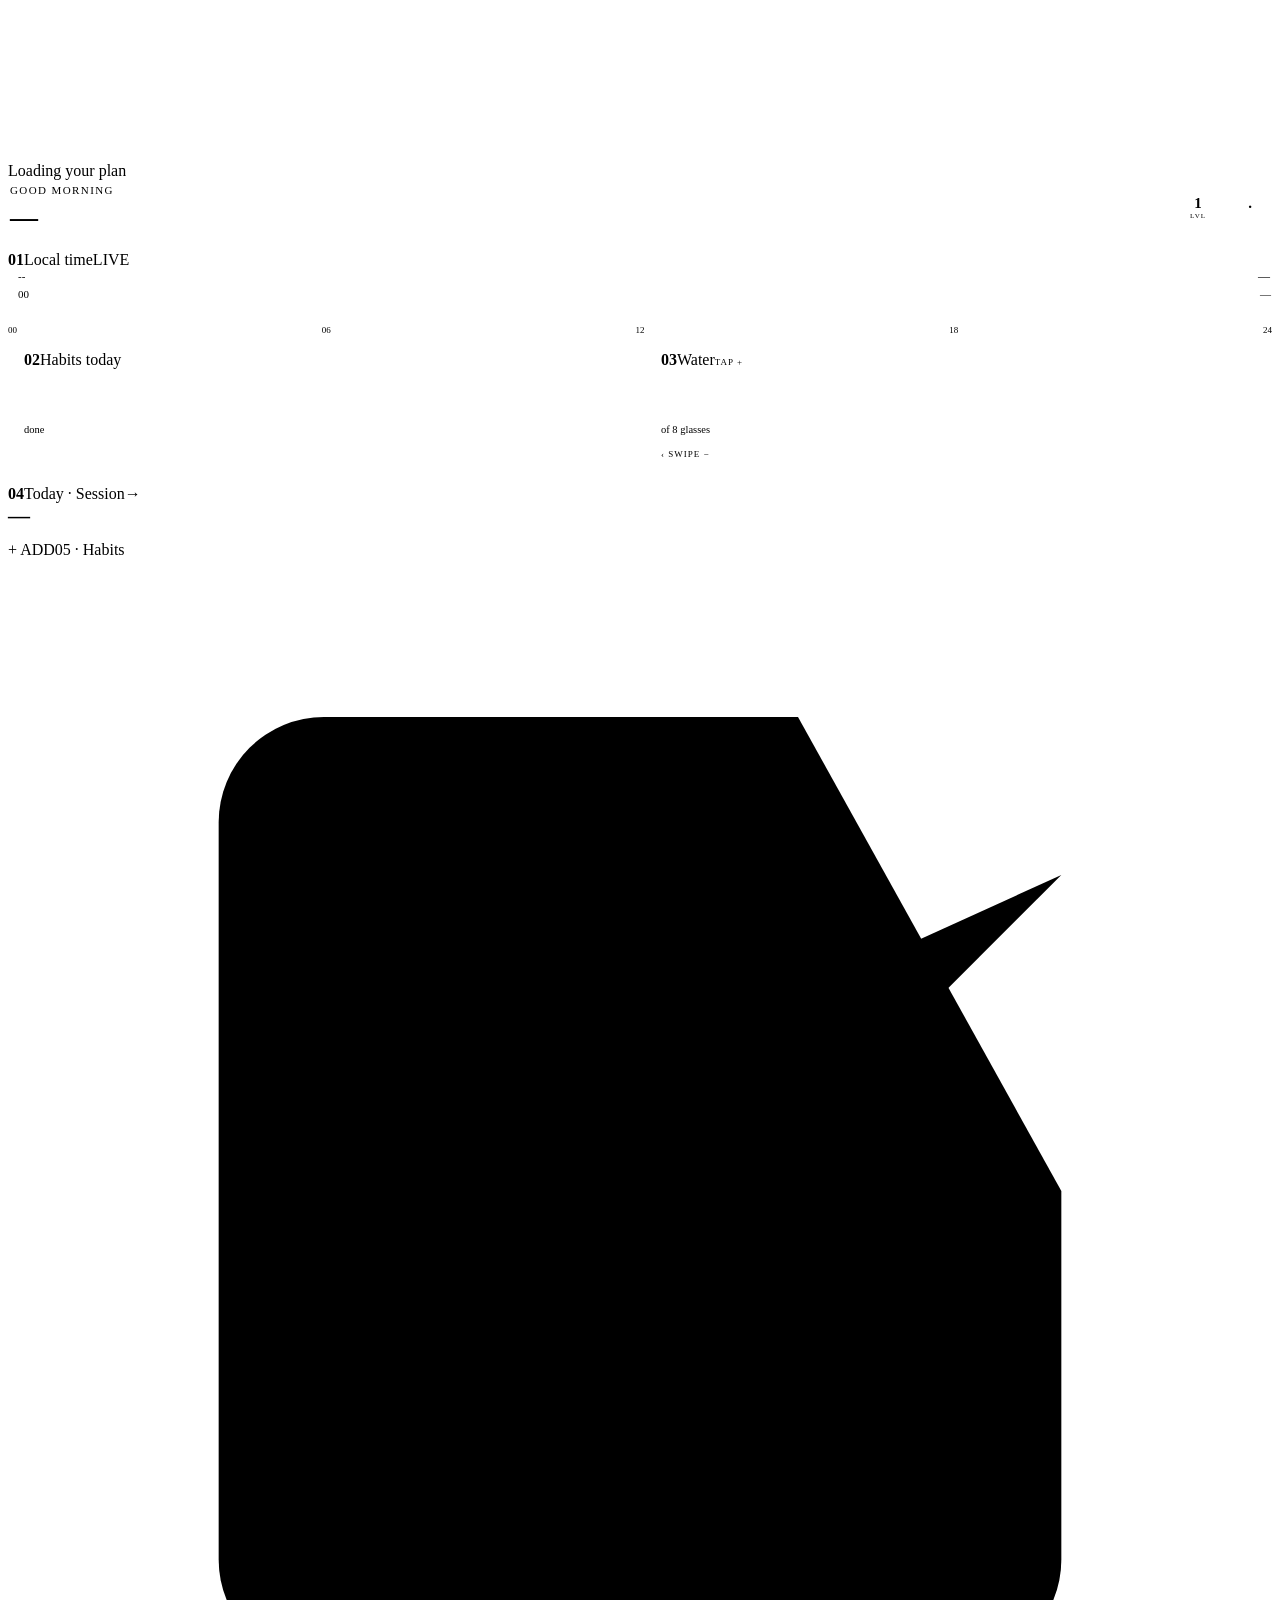
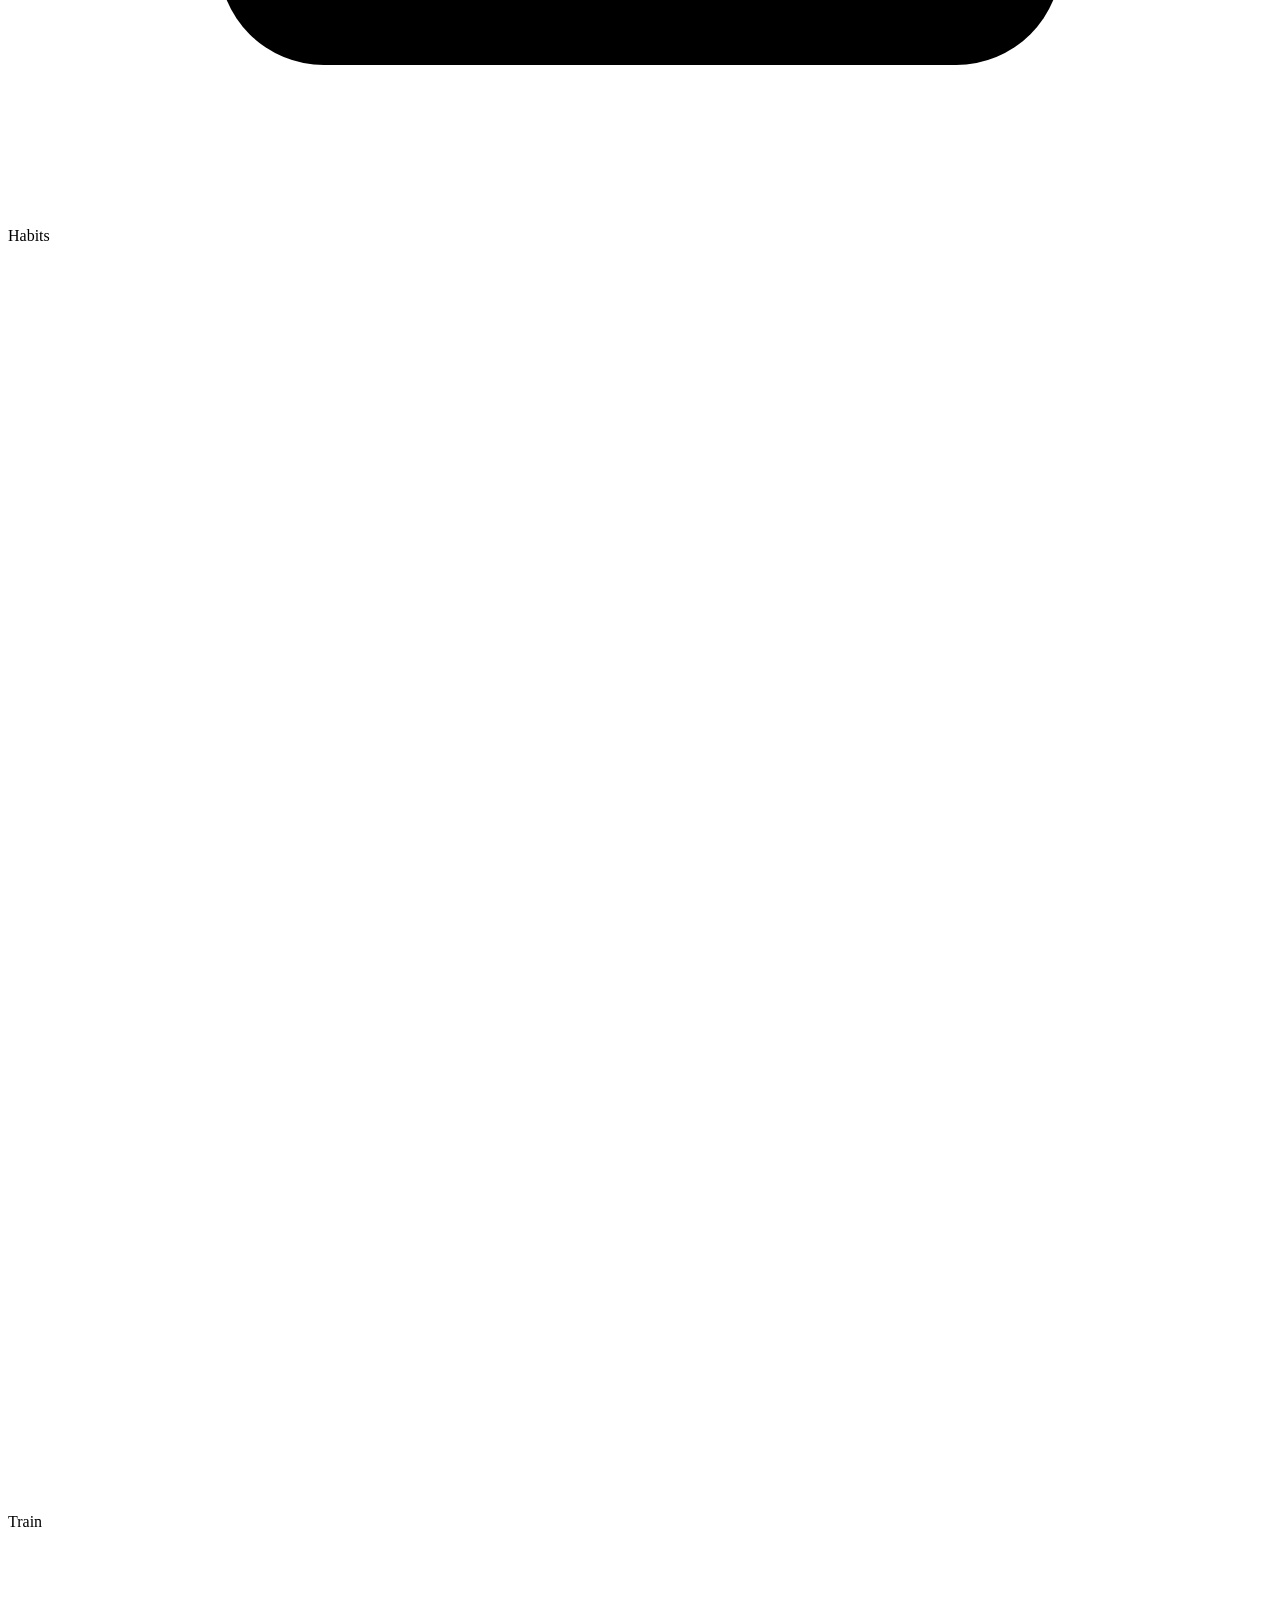
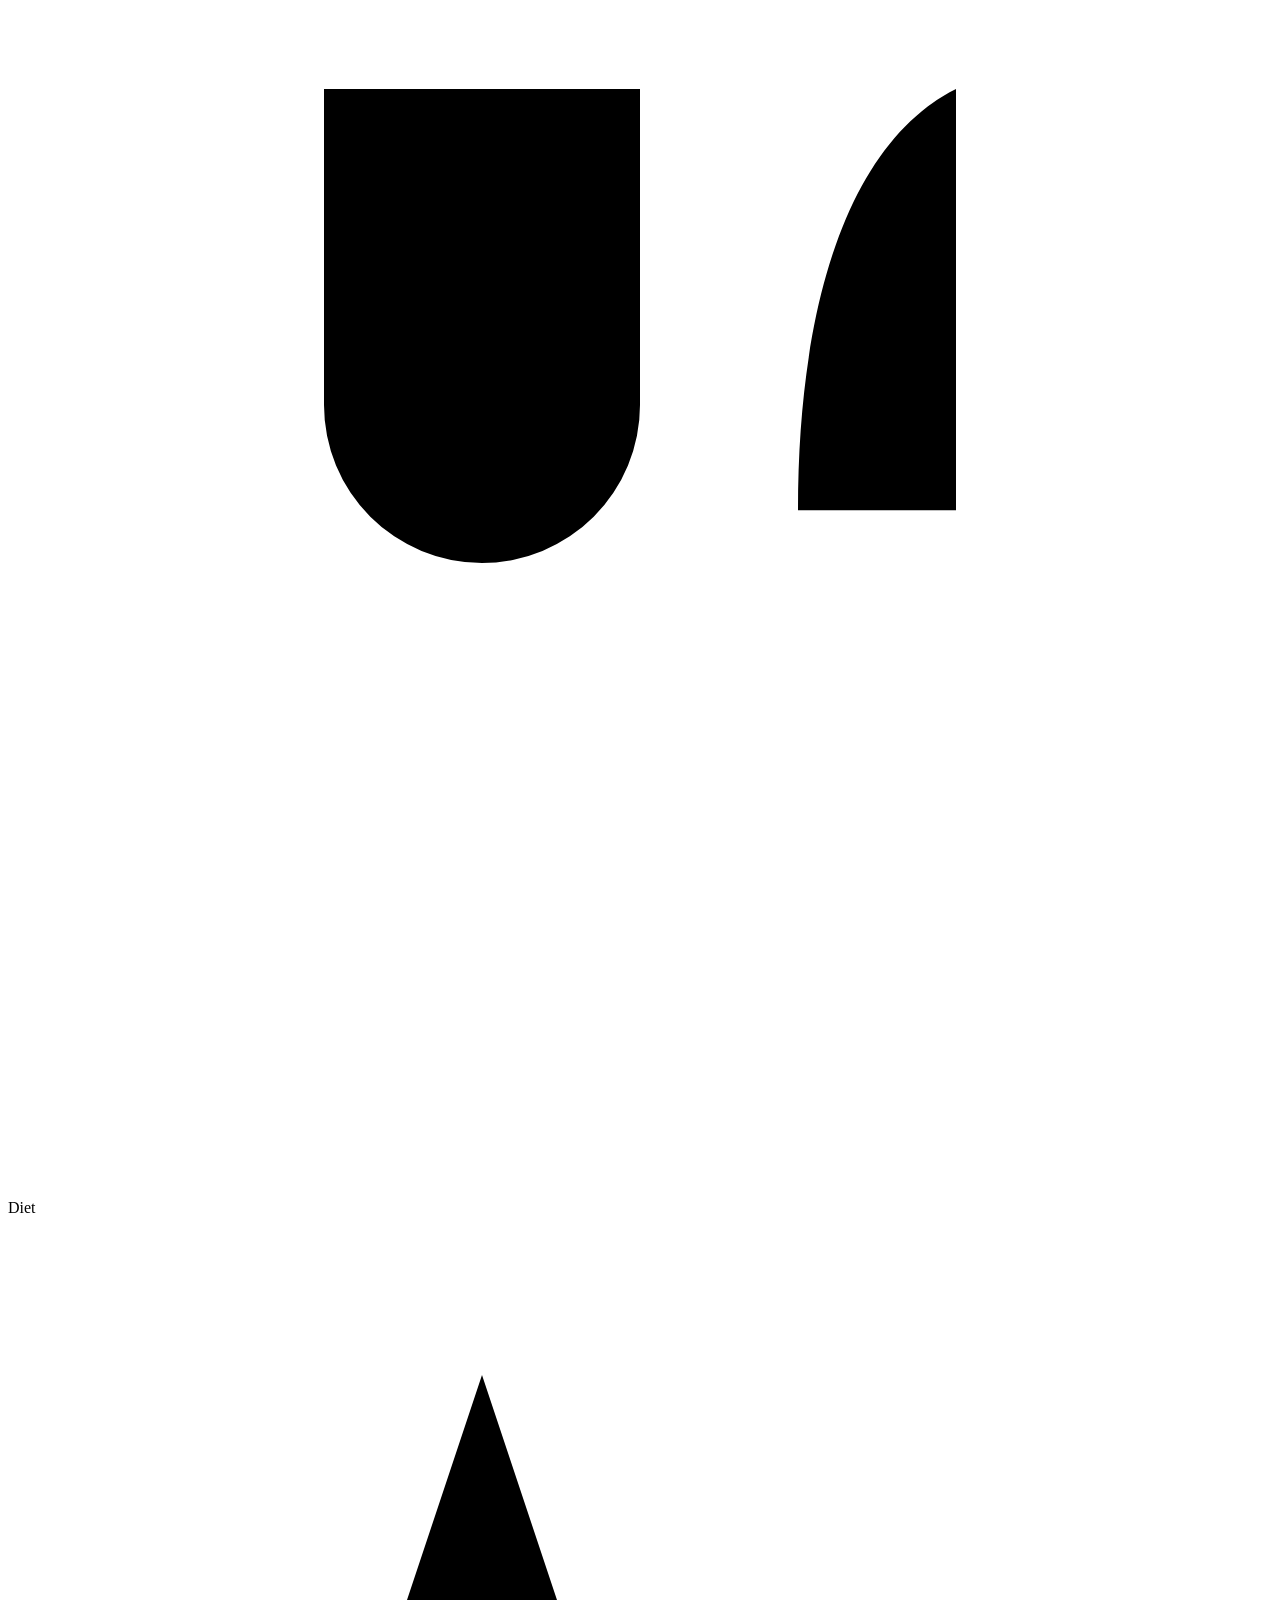
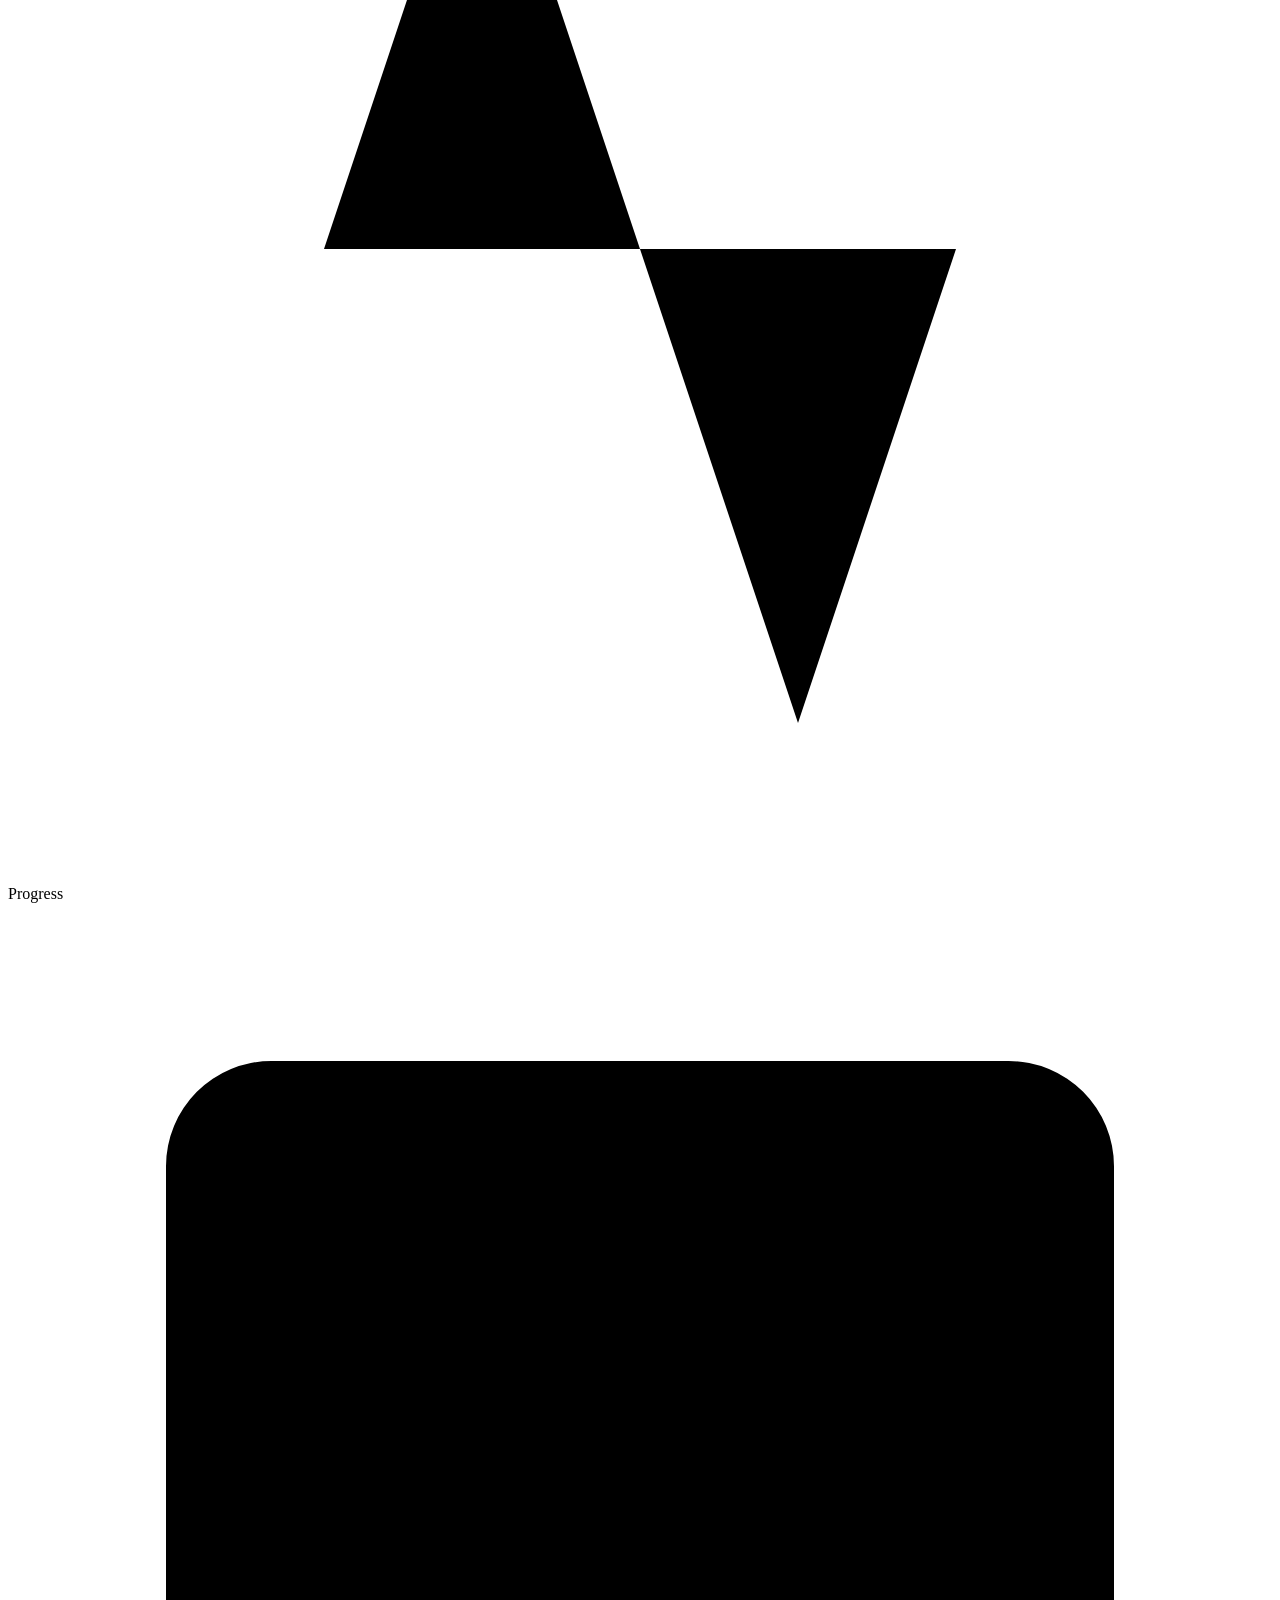
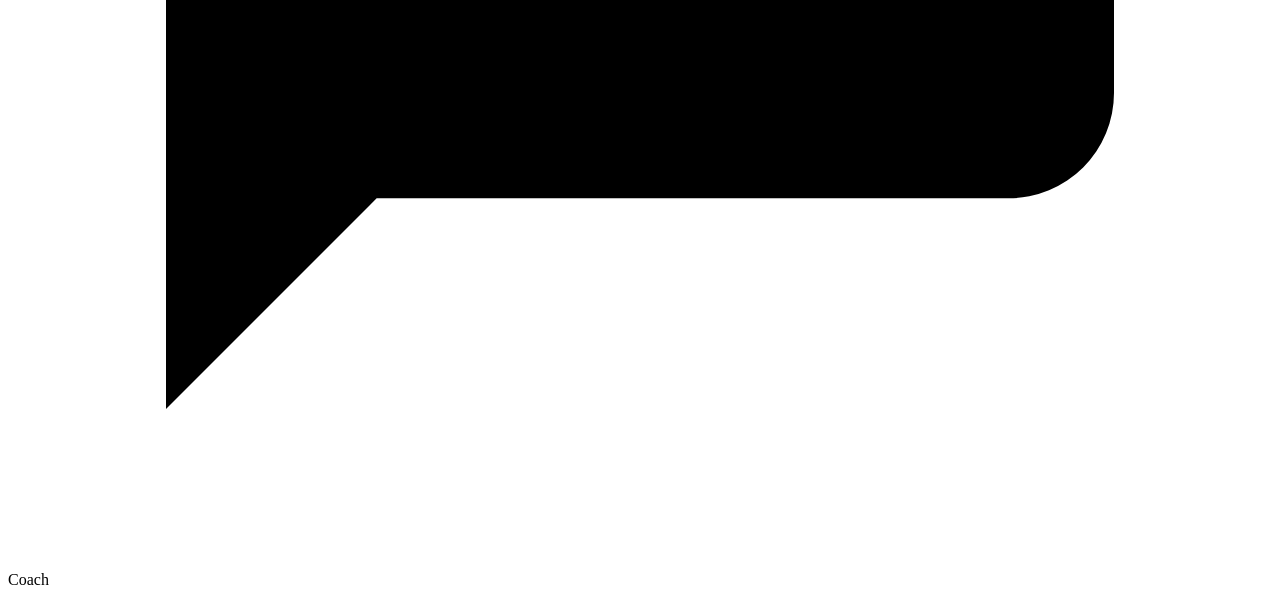
==== commit b8513372: "Update print statement from 'Hello' to 'Goodbye'" ====
--- a/app.html
+++ b/app.html
@@ -2,414 +2,311 @@
 <html lang="en">
 <head>
 <meta charset="UTF-8">
-<meta name="viewport" content="width=device-width, initial-scale=1.0, viewport-fit=cover, maximum-scale=1">
+<meta name="viewport" content="width=device-width, initial-scale=1.0, viewport-fit=cover, maximum-scale=1, interactive-widget=overlays-content">
 <title>PACE</title>
 <meta name="apple-mobile-web-app-capable" content="yes">
+<meta name="mobile-web-app-capable" content="yes">
 <meta name="apple-mobile-web-app-status-bar-style" content="black-translucent">
+<meta name="apple-mobile-web-app-title" content="PACE">
 <meta name="theme-color" content="#070708">
-<link rel="apple-touch-icon" href="apple-touch-icon.png">
-<link rel="apple-touch-icon" sizes="180x180" href="icons/apple-touch-icon.png">
+<link rel="manifest" href="manifest.json">
+<link rel="apple-touch-icon" href="icons/apple-touch-icon.png?v=3">
+<link rel="icon" type="image/png" href="icons/icon-96.png?v=3">
 <link rel="preconnect" href="https://fonts.googleapis.com">
 <link rel="preconnect" href="https://fonts.gstatic.com" crossorigin>
 <link href="https://fonts.googleapis.com/css2?family=Inter:wght@400;500;600;700;800&family=JetBrains+Mono:wght@400;500;600&display=swap" rel="stylesheet">
+<link rel="stylesheet" href="pace-ui.css?v=3">
 <style>
-:root{
-  --bg:#070708;
-  --card:#0F0F12;
-  --card2:#16161A;
-  --border:rgba(255,255,255,0.07);
-  --border2:rgba(255,255,255,0.13);
-  --text:#F4F4F6;
-  --text2:#8E8E97;
-  --text3:#55555E;
-  --acc:#FF5A36;
-  --acc-dim:rgba(255,90,54,0.12);
-  --acc-line:rgba(255,90,54,0.35);
-  --blue:#4DA3FF;
-  --yellow:#FFD60A;
-  --red:#FF5A5A;
-  --green:#3DDC84;
-  --safe-top:env(safe-area-inset-top,0px);
-  --safe-bot:env(safe-area-inset-bottom,0px);
-  --dock-h:64px;
-  --dock-gap:0px;
-  --nav-space:calc(var(--dock-h) + var(--safe-bot) + 24px);
-  --r-lg:24px;
-  --r-md:18px;
-  --r-sm:12px;
-  --mono:'JetBrains Mono',ui-monospace,monospace;
-  --dot:'Inter',-apple-system,sans-serif;
-}
-*{margin:0;padding:0;box-sizing:border-box;-webkit-tap-highlight-color:transparent;}
-
-/* Fixed app shell: the body never scrolls, so Safari's toolbar can't shift the dock */
-html,body{
-  position:fixed;inset:0;
-  width:100%;height:100%;
-  overflow:hidden;
-  overscroll-behavior:none;
-  background:var(--bg);
-  color:var(--text);
-  font-family:'Inter',-apple-system,sans-serif;
-  -webkit-font-smoothing:antialiased;
-  -webkit-text-size-adjust:100%;
-  touch-action:manipulation;
-}
-.nav-item,.day-chip,.check,.row.tap,.w.tap,.btn,.sleep-adj{user-select:none;-webkit-user-select:none;-webkit-touch-callout:none;}
-button,input{font-family:inherit;}
-
-/* ── BACKGROUND ── */
-#bg-dots{position:fixed;inset:0;z-index:0;pointer-events:none;}
-.bg-glow{
-  position:fixed;inset:0;z-index:0;pointer-events:none;
-  background:
-    radial-gradient(120% 55% at 10% -10%, rgba(255,120,60,0.16), transparent 60%),
-    radial-gradient(80% 40% at 100% 0%, rgba(255,90,54,0.07), transparent 70%);
-}
-
-/* ── PAGES ── */
-.page{
-  display:none;
-  position:absolute;inset:0;
-  overflow-y:auto;overflow-x:hidden;
-  -webkit-overflow-scrolling:touch;
-  overscroll-behavior-y:contain;
-  padding:calc(var(--safe-top) + 18px) 16px var(--nav-space);
-  z-index:1;
-  scrollbar-width:none;
-}
-.page::-webkit-scrollbar{display:none;}
+/* ── pages ── */
+.page{display:none;padding:calc(var(--safe-top) + 18px) 16px calc(var(--safe-bot) + 110px);}
 .page.active{display:block;}
-.page.active > *{animation:rise .55s cubic-bezier(.16,1,.3,1) both;animation-delay:calc(var(--i,0) * 45ms);}
-.page.with-bar{padding-bottom:calc(var(--nav-space) + 70px);}
-@keyframes rise{from{opacity:0;transform:translateY(12px)}to{opacity:1;transform:none}}
-
-/* ── WIDGET CARD ── */
-.w{
-  position:relative;
-  background:linear-gradient(180deg,rgba(255,255,255,0.035),rgba(255,255,255,0.008)) ,var(--card);
-  border:1px solid var(--border);
-  border-radius:var(--r-lg);
-  padding:18px;
-  box-shadow:inset 0 1px 0 rgba(255,255,255,0.04);
-  overflow:hidden;
-  margin-bottom:10px;
-}
-.w.tap{cursor:pointer;transition:transform .15s,border-color .2s;}
-.w.tap:active{transform:scale(.985);border-color:var(--border2);}
-.w-head{display:flex;justify-content:space-between;align-items:center;margin-bottom:14px;gap:8px;}
-.wl{
-  font-family:var(--mono);font-size:10.5px;font-weight:500;
-  letter-spacing:1.2px;text-transform:uppercase;color:var(--text2);
-  white-space:nowrap;overflow:hidden;text-overflow:ellipsis;
-}
-.wl b{color:var(--text3);font-weight:500;margin-right:6px;}
-.live{display:flex;align-items:center;gap:6px;font-family:var(--mono);font-size:10px;letter-spacing:1.2px;color:var(--acc);}
-.live i{width:6px;height:6px;border-radius:50%;background:var(--acc);animation:blink 1.6s ease-in-out infinite;}
-@keyframes blink{0%,100%{opacity:1}50%{opacity:.25}}
-
-.mx{display:block;overflow:visible;max-width:100%;height:auto;}
-.mx .off{opacity:.045;}
-.mx .blink{animation:blink 1s steps(1) infinite;}
-.dot{font-family:var(--dot);font-weight:800;font-variant-numeric:tabular-nums;letter-spacing:-0.5px;letter-spacing:0;}
-
-/* ── TOP BAR ── */
-.topbar{display:flex;align-items:center;justify-content:space-between;margin:4px 2px 20px;}
+.page.active > *{animation:rise .55s cubic-bezier(.16,1,.3,1) both;animation-delay:calc(var(--i,0) * 40ms);}
+
+.topbar{display:flex;align-items:center;justify-content:space-between;margin:4px 2px 20px;gap:10px;}
 .greeting{font-family:var(--mono);font-size:11px;color:var(--text2);letter-spacing:1.4px;text-transform:uppercase;margin-bottom:6px;}
-.athlete-name{font-size:28px;font-weight:800;letter-spacing:-0.8px;line-height:1.05;}
-.level-badge{position:relative;width:48px;height:48px;flex-shrink:0;}
-.level-badge svg{width:48px;height:48px;transform:rotate(-90deg);}
-.lb-bg{fill:none;stroke:rgba(255,255,255,0.16);stroke-width:2.6;stroke-dasharray:0.01 5.2;stroke-linecap:round;}
+.title{font-size:28px;font-weight:800;letter-spacing:-.8px;line-height:1.05;}
+.top-right{display:flex;align-items:center;gap:10px;}
+.avatar{width:40px;height:40px;border-radius:50%;background:var(--card2);border:1px solid var(--border2);display:flex;align-items:center;justify-content:center;
+  font-weight:800;font-size:15px;cursor:pointer;}
+.level-badge{position:relative;width:44px;height:44px;flex-shrink:0;}
+.level-badge svg{width:44px;height:44px;transform:rotate(-90deg);}
+.lb-bg{fill:none;stroke:rgba(255,255,255,.16);stroke-width:2.6;stroke-dasharray:.01 5.2;stroke-linecap:round;}
 .lb-fg{fill:none;stroke:var(--acc);stroke-width:2.6;stroke-linecap:round;transition:stroke-dashoffset .8s cubic-bezier(.16,1,.3,1);}
 .lb-txt{position:absolute;inset:0;display:flex;flex-direction:column;align-items:center;justify-content:center;}
-.lv-num{font-family:var(--dot);font-weight:800;font-variant-numeric:tabular-nums;letter-spacing:-0.5px;font-size:17px;line-height:1;}
+.lv-num{font-weight:800;font-size:15px;line-height:1;font-variant-numeric:tabular-nums;}
 .lv-lbl{font-family:var(--mono);font-size:7px;color:var(--text3);letter-spacing:1px;margin-top:1px;}
 
-/* ── SECTION LABEL ── */
-.sec{
-  font-family:var(--mono);font-size:10.5px;font-weight:500;
-  letter-spacing:1.4px;text-transform:uppercase;color:var(--text3);
-  margin:22px 4px 10px;display:flex;align-items:center;gap:10px;
-}
-.sec::after{content:'';flex:1;height:1px;background:repeating-linear-gradient(90deg,var(--border2) 0 2px,transparent 2px 6px);}
-
-/* ── CLOCK WIDGET ── */
+/* clock */
 .clock-row{display:flex;justify-content:space-between;align-items:flex-end;gap:10px;}
 .clock{display:flex;align-items:flex-start;gap:10px;}
-#clk-time{display:block;}
-#clk-time .colon{animation:blink 1s steps(1) infinite;}
-.clk-side{display:flex;flex-direction:column;gap:6px;padding-top:0;font-family:var(--mono);font-size:11px;color:var(--text2);}
+.clk-side{display:flex;flex-direction:column;gap:6px;font-family:var(--mono);font-size:11px;color:var(--text2);}
 #clk-sec{color:var(--acc);}
 .clk-date{text-align:right;font-family:var(--mono);}
 #clk-dow{font-size:12px;letter-spacing:2px;color:var(--text);margin-bottom:4px;}
 #clk-date{font-size:11px;letter-spacing:1px;color:var(--text2);}
 .hours{display:grid;grid-template-columns:repeat(24,1fr);gap:3px;margin-top:18px;}
-.hours i{height:6px;border-radius:3px;background:rgba(255,255,255,0.08);}
-.hours i.past{background:rgba(255,255,255,0.32);}
+.hours i{height:6px;border-radius:3px;background:rgba(255,255,255,.08);}
+.hours i.past{background:rgba(255,255,255,.32);}
 .hours i.now{background:var(--acc);box-shadow:0 0 10px var(--acc);animation:blink 1.6s ease-in-out infinite;}
 .hours-lbl{display:flex;justify-content:space-between;margin-top:7px;font-family:var(--mono);font-size:9px;color:var(--text3);}
 
-/* ── HERO ── */
-.hero-title{font-size:23px;font-weight:800;letter-spacing:-0.6px;margin-bottom:5px;padding-right:56px;}
-.hero-note{font-size:13px;color:var(--text2);line-height:1.5;margin-bottom:14px;}
-.hero-tags{display:flex;flex-wrap:wrap;gap:6px;}
-.hero-tag{
-  padding:5px 11px;border-radius:30px;
-  font-family:var(--mono);font-size:10px;letter-spacing:.6px;text-transform:uppercase;
-  color:var(--text2);border:1px solid var(--border2);background:rgba(255,255,255,0.03);
-}
-.hero-tag.active{color:var(--acc);border-color:var(--acc-line);background:var(--acc-dim);}
-.hero-count{position:absolute;top:44px;right:18px;font-family:var(--dot);font-weight:800;font-variant-numeric:tabular-nums;letter-spacing:-0.5px;font-size:52px;color:rgba(255,255,255,0.09);line-height:1;}
-.hero-go{font-family:var(--mono);font-size:14px;color:var(--text2);}
-
-/* ── STAT TILES ── */
-.stat-grid{display:grid;grid-template-columns:1fr 1fr;gap:10px;margin-bottom:10px;}
-.stat-grid .w{margin-bottom:0;padding:16px;}
-.stat-grid .w-head{margin-bottom:10px;}
+/* tiles */
+.grid2{display:grid;grid-template-columns:1fr 1fr;gap:10px;margin-bottom:10px;}
+.grid2 .w{margin-bottom:0;padding:16px;}
+.grid2 .w-head{margin-bottom:10px;}
 .s-val{min-height:39px;display:flex;align-items:flex-end;}
-.s-val.acc{color:var(--acc);}
-.s-unit{font-family:var(--mono);font-size:10.5px;color:var(--text2);margin-top:6px;letter-spacing:.3px;}
-.pips{display:flex;gap:5px;margin-top:14px;flex-wrap:wrap;}
-.pips i{width:9px;height:9px;border-radius:50%;background:rgba(255,255,255,0.09);transition:background .25s,box-shadow .25s;}
-.pips i.on{background:var(--text);}
-.pips.blue i.on{background:var(--blue);box-shadow:0 0 8px rgba(77,163,255,.5);}
-.pips.acc i.on{background:var(--acc);box-shadow:0 0 8px rgba(255,90,54,.45);}
-.pips.tap i{width:12px;height:12px;cursor:pointer;}
-.pips.tap{gap:5px;flex-wrap:nowrap;}
-.water-w{cursor:pointer;touch-action:pan-y;user-select:none;-webkit-user-select:none;}
-.water-w:active{border-color:rgba(77,163,255,.3);}
-.water-w.arming{border-color:rgba(255,90,90,.45);}
-.w-hint{font-family:var(--mono);font-size:9px;letter-spacing:1px;color:var(--blue);opacity:.7;}
-.swipe-hint{font-family:var(--mono);font-size:9px;letter-spacing:1px;color:var(--text3);margin-top:8px;}
-.water-w.arming .swipe-hint{color:var(--red);}
-.w-pop{position:absolute;top:44px;right:16px;font-family:var(--dot);font-weight:800;font-variant-numeric:tabular-nums;letter-spacing:-0.5px;font-size:26px;opacity:0;pointer-events:none;}
+.s-val.acc{color:var(--acc);} .s-val.blue{color:var(--blue);}
+.s-unit{font-family:var(--mono);font-size:10.5px;color:var(--text2);margin-top:6px;}
+.w .pips{margin-top:14px;}
+.s-foot{font-family:var(--mono);font-size:10.5px;margin-top:12px;color:var(--text3);}
+.s-foot.down{color:var(--green);} .s-foot.up{color:var(--red);}
+.hint{font-family:var(--mono);font-size:9px;letter-spacing:1px;color:var(--text3);}
+.water-w{cursor:pointer;touch-action:pan-y;user-select:none;-webkit-user-select:none;transition:border-color .2s,background .2s;}
+.water-w.flash-plus{border-color:rgba(77,163,255,.5);}
+.water-w.flash-minus{border-color:rgba(255,90,90,.55);background:linear-gradient(180deg,rgba(255,90,90,.08),transparent),var(--card);}
+.w-pop{position:absolute;top:42px;right:16px;font-weight:800;font-size:24px;opacity:0;pointer-events:none;}
 .w-pop.show{animation:popUp .6s ease-out;}
 .w-pop.plus{color:var(--blue);} .w-pop.minus{color:var(--red);}
 @keyframes popUp{0%{opacity:0;transform:translateY(8px) scale(.8)}25%{opacity:1;transform:none}100%{opacity:0;transform:translateY(-14px)}}
-.s-foot{font-family:var(--mono);font-size:10.5px;margin-top:14px;color:var(--text3);}
-.s-foot.down{color:var(--green);} .s-foot.up{color:var(--red);}
-
-/* ── XP ── */
-.xp-top{display:flex;justify-content:space-between;align-items:flex-end;margin-bottom:12px;}
-.xp-val{display:flex;align-items:flex-end;gap:8px;font-family:var(--mono);font-size:12px;color:var(--text2);}
-.xp-next{font-family:var(--mono);font-size:11px;color:var(--text2);}
-.seg{display:grid;grid-template-columns:repeat(30,1fr);gap:3px;}
-.seg i{height:10px;border-radius:2px;background:rgba(255,255,255,0.07);transition:background .4s;}
-.seg i.on{background:var(--text);}
-.seg i.edge{background:var(--acc);box-shadow:0 0 8px var(--acc);}
-
-/* ── LIST ROWS (habits / exercises) ── */
-.row{
-  display:flex;align-items:center;gap:14px;
-  padding:14px 16px;margin-bottom:8px;
-  background:rgba(15,15,18,0.92);
-  border:1px solid var(--border);border-radius:var(--r-md);
-  transition:border-color .2s,opacity .2s;
-}
-.row.tap{cursor:pointer;}
-.row.tap:active{border-color:var(--border2);}
-.check{
-  width:26px;height:26px;border-radius:50%;flex-shrink:0;
-  border:1.5px dashed var(--border2);
-  display:flex;align-items:center;justify-content:center;
-  font-size:12px;font-weight:800;color:transparent;
-  transition:all .2s;cursor:pointer;
-}
+
+/* hero */
+.hero-title{font-size:22px;font-weight:800;letter-spacing:-.5px;margin-bottom:5px;}
+.hero-note{font-size:13px;color:var(--text2);line-height:1.5;margin-bottom:12px;}
+.tags{display:flex;flex-wrap:wrap;gap:6px;}
+.tag{padding:5px 11px;border-radius:30px;font-family:var(--mono);font-size:10px;letter-spacing:.6px;text-transform:uppercase;
+  color:var(--text2);border:1px solid var(--border2);background:rgba(255,255,255,.03);}
+.tag.on{color:var(--acc);border-color:var(--acc-line);background:var(--acc-dim);}
+.hero-count{position:absolute;top:40px;right:18px;color:rgba(255,255,255,.1);}
+
+/* banner */
+.banner{display:flex;align-items:center;gap:12px;padding:14px 16px;margin-bottom:10px;border-radius:var(--r-md);
+  border:1px solid var(--acc-line);background:linear-gradient(90deg,var(--acc-dim),rgba(255,90,54,.03));cursor:pointer;}
+.banner .b-ic{width:34px;height:34px;border-radius:50%;background:var(--acc);display:flex;align-items:center;justify-content:center;flex-shrink:0;}
+.banner .b-ic svg{width:18px;height:18px;stroke:#fff;fill:none;stroke-width:2;}
+.banner .b-t{font-size:14px;font-weight:700;}
+.banner .b-s{font-size:12px;color:var(--text2);margin-top:2px;line-height:1.4;}
+
+/* rows (habits / exercises) */
+.row{display:flex;align-items:center;gap:12px;padding:13px 14px;margin-bottom:8px;background:rgba(15,15,18,.92);
+  border:1px solid var(--border);border-radius:var(--r-md);transition:border-color .2s,opacity .2s;}
+.check{width:28px;height:28px;border-radius:50%;flex-shrink:0;border:1.5px dashed var(--border2);display:flex;align-items:center;justify-content:center;
+  font-size:13px;font-weight:800;color:transparent;transition:all .2s;cursor:pointer;}
 .check.done{background:var(--acc);border:1.5px solid var(--acc);color:#fff;box-shadow:0 0 14px rgba(255,90,54,.4);}
-.check.locked{opacity:.35;cursor:default;}
-.row-name{font-size:15px;font-weight:600;flex:1;}
+.check.locked{opacity:.3;cursor:default;}
+.row-body{flex:1;min-width:0;cursor:pointer;}
+.row-name{font-size:15px;font-weight:600;white-space:nowrap;overflow:hidden;text-overflow:ellipsis;}
 .row.done .row-name{color:var(--text2);text-decoration:line-through;text-decoration-color:var(--text3);}
-.ex-num{
-  width:32px;height:32px;border-radius:10px;flex-shrink:0;
-  background:var(--card2);border:1px solid var(--border);
-  font-family:var(--mono);font-size:11px;color:var(--text2);
-  display:flex;align-items:center;justify-content:center;
-}
-.ex-info{flex:1;min-width:0;}
-.ex-sets{font-family:var(--mono);font-size:11px;color:var(--text2);margin-top:3px;}
+.row-meta{font-family:var(--mono);font-size:10.5px;color:var(--text2);margin-top:4px;display:flex;gap:8px;flex-wrap:wrap;align-items:center;}
+.row-meta .coach{color:var(--purple);}
+.row-meta .bell{color:var(--acc);}
+.week7{display:grid;grid-template-columns:repeat(7,6px);gap:3px;flex-shrink:0;}
+.week7 i{width:6px;height:6px;border-radius:50%;background:rgba(255,255,255,.09);}
+.week7 i.on{background:var(--acc);}
+.ex-num{width:32px;height:32px;border-radius:10px;flex-shrink:0;background:var(--card2);border:1px solid var(--border);font-family:var(--mono);font-size:11px;
+  color:var(--text2);display:flex;align-items:center;justify-content:center;}
 .row.done .ex-num{color:var(--acc);border-color:var(--acc-line);}
 
-/* ── DAY PICKER (7 equal columns — always fits) ── */
+/* day picker (workout) */
 .day-picker{display:grid;grid-template-columns:repeat(7,1fr);gap:5px;margin-bottom:12px;}
-.day-chip{
-  display:flex;flex-direction:column;align-items:center;gap:4px;
-  padding:9px 0 8px;border-radius:14px;cursor:pointer;
-  background:rgba(15,15,18,0.9);border:1px solid var(--border);
-  transition:all .18s;position:relative;
-}
-.day-chip .dc-d{font-family:var(--mono);font-size:9.5px;letter-spacing:1px;text-transform:uppercase;color:var(--text2);}
-.day-chip .dc-n{font-family:var(--dot);font-weight:800;font-variant-numeric:tabular-nums;letter-spacing:-0.5px;font-size:19px;line-height:1;}
+.day-chip{display:flex;flex-direction:column;align-items:center;gap:4px;padding:9px 0 8px;border-radius:14px;cursor:pointer;
+  background:rgba(15,15,18,.9);border:1px solid var(--border);position:relative;transition:all .18s;}
+.dc-d{font-family:var(--mono);font-size:9.5px;letter-spacing:1px;text-transform:uppercase;color:var(--text2);}
+.dc-n{font-weight:800;font-size:18px;line-height:1;font-variant-numeric:tabular-nums;}
 .day-chip.today::after{content:'';position:absolute;bottom:-4px;width:4px;height:4px;border-radius:50%;background:var(--acc);}
 .day-chip.rest .dc-n{color:var(--text3);}
 .day-chip.active{background:var(--text);border-color:var(--text);}
 .day-chip.active .dc-d,.day-chip.active .dc-n{color:var(--bg);}
 
-/* ── DIET ── */
-.macro-total{display:flex;align-items:flex-end;justify-content:space-between;margin-bottom:16px;}
-.macro-total .big{display:inline-block;vertical-align:bottom;}
-.macro-total .unit{font-family:var(--mono);font-size:11px;color:var(--text2);margin-left:6px;}
-.mrow{display:grid;grid-template-columns:20px 1fr 54px;align-items:center;gap:10px;margin-top:9px;}
+/* date strip (diet) */
+.date-strip{display:flex;gap:6px;overflow-x:auto;scroll-snap-type:x mandatory;scrollbar-width:none;margin:0 -16px 12px;padding:2px 16px 8px;}
+.date-strip::-webkit-scrollbar{display:none;}
+.date-strip .day-chip{flex:0 0 52px;scroll-snap-align:center;}
+.date-strip .dc-t{font-family:var(--mono);font-size:7.5px;letter-spacing:.8px;color:var(--acc);height:9px;}
+.date-strip .day-chip.active .dc-t{color:var(--acc);}
+.date-strip .day-chip.past .dc-n{color:var(--text2);}
+
+/* diet */
+.kcal-row{display:flex;align-items:flex-end;justify-content:space-between;gap:10px;margin-bottom:14px;}
+.kcal-row .of{font-family:var(--mono);font-size:11px;color:var(--text2);text-align:right;line-height:1.6;}
+.mrow{display:grid;grid-template-columns:18px 1fr 70px;align-items:center;gap:10px;margin-top:9px;}
 .mrow .ml{font-family:var(--mono);font-size:11px;font-weight:600;}
-.mrow .mv{font-family:var(--mono);font-size:11px;color:var(--text2);text-align:right;}
+.mrow .mv{font-family:var(--mono);font-size:10.5px;color:var(--text2);text-align:right;}
 .mbar{display:grid;grid-template-columns:repeat(20,1fr);gap:3px;}
-.mbar i{height:7px;border-radius:2px;background:rgba(255,255,255,0.07);}
-.mrow.p .ml{color:var(--blue);}   .mrow.p .mbar i.on{background:var(--blue);}
+.mbar i{height:7px;border-radius:2px;background:rgba(255,255,255,.07);}
+.mrow.p .ml{color:var(--blue);} .mrow.p .mbar i.on{background:var(--blue);}
 .mrow.c .ml{color:var(--yellow);} .mrow.c .mbar i.on{background:var(--yellow);}
-.mrow.f .ml{color:var(--acc);}    .mrow.f .mbar i.on{background:var(--acc);}
-
+.mrow.f .ml{color:var(--acc);} .mrow.f .mbar i.on{background:var(--acc);}
+.more{font-family:var(--mono);font-size:10px;letter-spacing:1px;color:var(--text3);margin-top:14px;display:flex;justify-content:space-between;}
+.more b{color:var(--acc);font-weight:500;}
 .timeline{position:relative;padding-left:18px;}
 .timeline::before{content:'';position:absolute;left:4px;top:10px;bottom:10px;width:1px;background:repeating-linear-gradient(180deg,var(--border2) 0 2px,transparent 2px 6px);}
 .meal{position:relative;}
 .meal::before{content:'';position:absolute;left:-18px;top:24px;width:9px;height:9px;border-radius:50%;background:var(--bg);border:1.5px solid var(--text3);}
-.meal.past{opacity:.55;}
+.meal.eaten::before{background:var(--green);border-color:var(--green);}
 .meal.next::before{background:var(--acc);border-color:var(--acc);box-shadow:0 0 10px var(--acc);}
 .meal.next .w{border-color:var(--acc-line);}
-.meal .w{padding:16px;margin-bottom:8px;}
-.meal-top{display:flex;justify-content:space-between;align-items:center;margin-bottom:6px;}
+.meal.eaten .w{border-color:rgba(61,220,132,.25);}
+.meal .w{padding:15px;margin-bottom:8px;display:flex;gap:12px;align-items:flex-start;}
+.meal-main{flex:1;min-width:0;}
+.meal-top{display:flex;justify-content:space-between;align-items:center;margin-bottom:6px;gap:8px;}
 .meal-name{font-size:16px;font-weight:700;}
-.meal-time{font-family:var(--mono);font-size:10.5px;color:var(--text2);letter-spacing:.5px;}
-.next-badge{font-family:var(--mono);font-size:9px;letter-spacing:1px;color:var(--acc);border:1px solid var(--acc-line);background:var(--acc-dim);padding:2px 7px;border-radius:20px;margin-left:8px;}
+.meal-time{font-family:var(--mono);font-size:10.5px;color:var(--text2);white-space:nowrap;}
+.badge-s{font-family:var(--mono);font-size:9px;letter-spacing:1px;padding:2px 7px;border-radius:20px;margin-left:8px;white-space:nowrap;}
+.badge-s.next{color:var(--acc);border:1px solid var(--acc-line);background:var(--acc-dim);}
+.badge-s.ok{color:var(--green);border:1px solid rgba(61,220,132,.3);background:rgba(61,220,132,.08);}
 .meal-items{font-size:13px;color:var(--text2);line-height:1.55;}
 .meal-macros{display:flex;gap:6px;flex-wrap:wrap;margin-top:10px;}
-.macro-chip{font-family:var(--mono);padding:3px 8px;border-radius:20px;font-size:10px;border:1px solid var(--border2);color:var(--text2);}
-.macro-chip.p{border-color:rgba(77,163,255,.3);color:var(--blue);}
-.macro-chip.c{border-color:rgba(255,214,10,.3);color:var(--yellow);}
-.macro-chip.f{border-color:var(--acc-line);color:var(--acc);}
-
-/* ── PROGRESS ── */
-.goal-row{display:flex;justify-content:space-between;align-items:center;}
+.mc{font-family:var(--mono);padding:3px 8px;border-radius:20px;font-size:10px;border:1px solid var(--border2);color:var(--text2);}
+.mc.p{border-color:rgba(77,163,255,.3);color:var(--blue);} .mc.c{border-color:rgba(255,214,10,.3);color:var(--yellow);} .mc.f{border-color:var(--acc-line);color:var(--acc);}
+.meal .check{margin-top:2px;}
+.meal .check.done{background:var(--green);border-color:var(--green);box-shadow:0 0 14px rgba(61,220,132,.35);}
+
+/* nutrients sheet */
+.seg-tabs{display:flex;background:rgba(255,255,255,.05);border:1px solid var(--border);border-radius:14px;padding:3px;margin-bottom:16px;}
+.seg-tabs div{flex:1;text-align:center;padding:9px;border-radius:11px;font-family:var(--mono);font-size:11px;letter-spacing:1px;text-transform:uppercase;color:var(--text2);cursor:pointer;}
+.seg-tabs div.on{background:var(--text);color:var(--bg);}
+.split{display:flex;height:12px;border-radius:6px;overflow:hidden;gap:2px;margin:10px 0 8px;}
+.split i{display:block;height:100%;}
+.legend{display:flex;justify-content:space-between;font-family:var(--mono);font-size:10.5px;color:var(--text2);}
+.nrow{display:grid;grid-template-columns:1fr auto;gap:4px 10px;padding:11px 0;border-bottom:1px solid var(--border);}
+.nrow:last-child{border-bottom:none;}
+.nrow .nl{font-size:14px;font-weight:600;}
+.nrow .nv{font-family:var(--mono);font-size:12px;color:var(--text2);text-align:right;}
+.nrow .nb{grid-column:1/3;display:grid;grid-template-columns:repeat(25,1fr);gap:2px;}
+.nrow .nb i{height:5px;border-radius:2px;background:rgba(255,255,255,.07);}
+.nrow .nb i.on{background:var(--green);}
+.nrow.limit .nb i.on{background:var(--yellow);}
+.nrow.over .nb i.on{background:var(--red);}
+.note{font-size:11.5px;color:var(--text3);line-height:1.5;margin-top:14px;}
+
+/* progress */
+.goal-row{display:flex;justify-content:space-between;align-items:center;gap:12px;}
 .goal-num{display:flex;align-items:flex-end;gap:8px;}
 .goal-num .u{font-family:var(--mono);font-size:12px;color:var(--text2);}
-.goal-sub{font-family:var(--mono);font-size:11px;color:var(--text2);margin-top:8px;}
+.goal-sub{font-family:var(--mono);font-size:11px;color:var(--text2);margin-top:10px;line-height:1.6;}
 .ring-wrap{position:relative;width:92px;height:92px;flex-shrink:0;}
 .ring-wrap svg{transform:rotate(-90deg);}
-.ring-bg{fill:none;stroke:rgba(255,255,255,0.18);stroke-width:4;stroke-dasharray:0.01 7.4;stroke-linecap:round;}
+.ring-bg{fill:none;stroke:rgba(255,255,255,.18);stroke-width:4;stroke-dasharray:.01 7.4;stroke-linecap:round;}
 .ring-fg{fill:none;stroke:var(--acc);stroke-width:4;stroke-linecap:round;transition:stroke-dashoffset .8s cubic-bezier(.16,1,.3,1);filter:drop-shadow(0 0 4px rgba(255,90,54,.6));}
-.ring-label{position:absolute;inset:0;display:flex;align-items:center;justify-content:center;font-family:var(--dot);font-weight:800;font-variant-numeric:tabular-nums;letter-spacing:-0.5px;font-size:20px;}
-
-.weight-input{
-  width:100%;padding:16px;
-  background:rgba(15,15,18,0.92);border:1px solid var(--border);border-radius:var(--r-md);
-  color:var(--text);font-family:var(--dot);font-weight:800;font-variant-numeric:tabular-nums;letter-spacing:-0.5px;font-size:34px;text-align:center;
-  outline:none;transition:border-color .2s;
-}
-.weight-input:focus{border-color:var(--acc-line);}
-.weight-input::placeholder{color:var(--text3);}
-.btn{
-  width:100%;padding:15px;margin-top:10px;
-  background:var(--text);color:var(--bg);border:none;border-radius:var(--r-md);
-  font-size:14px;font-weight:700;letter-spacing:.2px;cursor:pointer;transition:transform .12s;
-}
-.btn:active{transform:scale(.98);}
-.sleep-ctrl{display:flex;gap:8px;align-items:center;background:rgba(15,15,18,0.92);border:1px solid var(--border);border-radius:var(--r-md);padding:6px;}
-.sleep-adj{flex:1;padding:12px;background:var(--card2);border:1px solid var(--border);border-radius:var(--r-sm);color:var(--text);font-size:22px;font-weight:700;cursor:pointer;}
-.sleep-adj:active{border-color:var(--border2);}
-.sleep-val{flex:2;text-align:center;font-family:var(--dot);font-weight:800;font-variant-numeric:tabular-nums;letter-spacing:-0.5px;font-size:34px;}
-.weight-row{display:flex;justify-content:space-between;align-items:center;padding:13px 16px;margin-bottom:6px;background:rgba(15,15,18,0.92);border:1px solid var(--border);border-radius:var(--r-sm);}
-.wr-date{font-family:var(--mono);font-size:11px;color:var(--text2);}
-.wr-val{font-family:var(--dot);font-weight:800;font-variant-numeric:tabular-nums;letter-spacing:-0.5px;font-size:20px;}
-.wr-change{font-family:var(--mono);font-size:11px;min-width:44px;text-align:right;}
-.wr-change.up{color:var(--red);} .wr-change.down{color:var(--green);}
-
-/* ── MESSAGES ── */
-.msg-bubble{max-width:80%;padding:11px 15px;border-radius:18px;margin-bottom:10px;font-size:14px;line-height:1.5;word-wrap:break-word;}
-.msg-bubble.athlete{margin-left:auto;background:var(--text);color:var(--bg);border-bottom-right-radius:5px;}
-.msg-bubble.trainer{margin-right:auto;background:rgba(22,22,26,0.95);border:1px solid var(--border);border-bottom-left-radius:5px;}
-.msg-ts{font-family:var(--mono);font-size:9.5px;opacity:.55;margin-top:4px;}
-.msg-bar{
-  position:fixed;left:12px;right:12px;z-index:90;
-  bottom:calc(var(--safe-bot) + var(--dock-h) + 10px);
-  display:none;gap:8px;padding:6px;
-  background:#121216;
-  border:1px solid var(--border2);border-radius:28px;
-}
-.msg-input{flex:1;padding:11px 14px;background:transparent;border:none;color:var(--text);font-size:16px;outline:none;}
-.msg-send{width:42px;height:42px;border-radius:50%;background:var(--acc);color:#fff;border:none;font-size:18px;font-weight:700;cursor:pointer;flex-shrink:0;}
-
-/* ── FLOATING DOCK ── */
-/* Native-style tab bar: glued to the screen edge, icons sit just above the iPhone home indicator.
-   Solid background (no blur) — blur over the animated dots was what made older iPhones lag. */
-.bottom-nav{
-  position:fixed;z-index:100;
-  left:0;right:0;bottom:0;
-  height:calc(var(--dock-h) + var(--safe-bot));
-  padding:0 8px var(--safe-bot);
-  display:flex;align-items:center;justify-content:space-around;
-  background:linear-gradient(180deg,#0E0E11,#09090B);
-  border-top:1px solid var(--border2);
-  box-shadow:0 -12px 30px -10px rgba(0,0,0,.7);
-}
-.bottom-nav::before{content:'';position:absolute;left:0;right:0;top:-1px;height:1px;
-  background:linear-gradient(90deg,transparent,rgba(255,90,54,.35),transparent);}
-.nav-item{
-  flex:1;height:100%;
-  display:flex;flex-direction:column;align-items:center;justify-content:center;gap:4px;
-  cursor:pointer;color:var(--text3);transition:color .2s;position:relative;
-}
-.nav-item.active{color:var(--text);}
-.nav-icon{width:21px;height:21px;stroke:currentColor;fill:none;stroke-width:1.7;stroke-linecap:round;stroke-linejoin:round;transition:transform .25s cubic-bezier(.16,1,.3,1);}
-.nav-item.active .nav-icon{transform:translateY(-1px);}
-.nav-label{font-family:var(--mono);font-size:8.5px;letter-spacing:.8px;text-transform:uppercase;}
-.nav-dot{position:absolute;top:7px;width:4px;height:4px;border-radius:50%;background:var(--acc);opacity:0;transform:scale(0);transition:all .25s;box-shadow:0 0 8px var(--acc);}
-.nav-item.active .nav-dot{opacity:1;transform:scale(1);}
-.nav-item.active .nav-icon-wrap{margin-top:4px;}
-
-/* ── TOAST ── */
-.toast{
-  position:fixed;top:calc(var(--safe-top) + 14px);left:50%;transform:translate(-50%,-8px);
-  background:rgba(22,22,26,.95);border:1px solid var(--border2);border-radius:30px;
-  padding:9px 18px;font-family:var(--mono);font-size:12px;color:var(--text);
-  z-index:9999;pointer-events:none;opacity:0;transition:all .25s;white-space:nowrap;
-}
-.toast.show{opacity:1;transform:translate(-50%,0);}
-.toast.success{border-color:var(--acc-line);color:var(--acc);}
-.toast.error{border-color:rgba(255,90,90,.35);color:var(--red);}
-
-/* ── LOADER ── */
-#app-loader{position:fixed;inset:0;background:var(--bg);display:flex;align-items:center;justify-content:center;flex-direction:column;gap:16px;z-index:999;transition:opacity .4s;}
-#app-loader.hide{opacity:0;pointer-events:none;}
-#app-loader .logo{font-family:var(--dot);font-weight:800;font-variant-numeric:tabular-nums;letter-spacing:-0.5px;font-size:64px;letter-spacing:2px;}
-#app-loader .sub{font-family:var(--mono);font-size:10px;color:var(--text3);letter-spacing:3px;text-transform:uppercase;}
-.ld-dots{display:flex;gap:6px;}
-.ld-dots i{width:6px;height:6px;border-radius:50%;background:var(--acc);animation:blink 1s ease-in-out infinite;}
-.ld-dots i:nth-child(2){animation-delay:.15s}.ld-dots i:nth-child(3){animation-delay:.3s}.ld-dots i:nth-child(4){animation-delay:.45s}.ld-dots i:nth-child(5){animation-delay:.6s}
-
-/* ── EMPTY ── */
-.empty{text-align:center;padding:40px 20px;}
-.e-dots{width:56px;height:56px;margin:0 auto 16px;border-radius:50%;
-  background:radial-gradient(circle,rgba(255,255,255,.35) 1.2px,transparent 1.6px) 0 0/8px 8px;
-  -webkit-mask:radial-gradient(circle,#000 60%,transparent 62%);mask:radial-gradient(circle,#000 60%,transparent 62%);opacity:.6;}
-.e-title{font-size:16px;font-weight:700;margin-bottom:6px;}
-.e-sub{font-size:13px;color:var(--text2);line-height:1.6;}
-
-@media (prefers-reduced-motion:reduce){
-  *,*::before,*::after{animation:none!important;transition:none!important;}
-}
+.ring-label{position:absolute;inset:0;display:flex;align-items:center;justify-content:center;font-weight:800;font-size:19px;font-variant-numeric:tabular-nums;}
+.chart{width:100%;height:auto;display:block;}
+.chart .grid{stroke:rgba(255,255,255,.08);stroke-dasharray:1 4;}
+.chart .ln{fill:none;stroke:var(--acc);stroke-width:1.6;stroke-linecap:round;stroke-linejoin:round;}
+.chart .pt{fill:var(--text);}
+.chart .pt.last{fill:var(--acc);}
+.chart .lbl{font-family:var(--mono);font-size:8px;fill:var(--text3);}
+.inline-log{display:flex;gap:8px;margin-top:14px;}
+.inline-log .input{flex:1;font-weight:700;text-align:center;}
+.inline-log .btn{width:auto;padding:0 18px;}
+.cols7{display:grid;grid-template-columns:repeat(7,1fr);gap:6px;align-items:end;margin-top:4px;}
+.col{display:flex;flex-direction:column-reverse;gap:3px;align-items:center;}
+.col i{width:8px;height:6px;border-radius:2px;background:rgba(255,255,255,.07);}
+.col i.on{background:var(--text);}
+.blue .col i.on{background:var(--blue);}
+.purple .col i.on{background:var(--purple);}
+.acc .col i.on{background:var(--acc);}
+.cols-lbl{display:grid;grid-template-columns:repeat(7,1fr);gap:6px;margin-top:8px;font-family:var(--mono);font-size:8.5px;color:var(--text3);text-align:center;}
+.cols-lbl .t{color:var(--acc);}
+.bmi-scale{display:grid;grid-template-columns:repeat(40,1fr);gap:2px;margin-top:14px;}
+.bmi-scale i{height:8px;border-radius:2px;opacity:.35;}
+.bmi-scale i.me{opacity:1;transform:scaleY(1.8);box-shadow:0 0 8px currentColor;}
+.bmi-lbl{display:flex;justify-content:space-between;font-family:var(--mono);font-size:8.5px;color:var(--text3);margin-top:8px;}
+.big-sub{font-family:var(--mono);font-size:11px;color:var(--text2);}
+.stepper{display:flex;gap:8px;align-items:center;background:rgba(15,15,18,.92);border:1px solid var(--border);border-radius:var(--r-md);padding:6px;}
+.stepper button{flex:1;padding:12px;background:var(--card2);border:1px solid var(--border);border-radius:12px;font-size:22px;font-weight:700;}
+.stepper .sv{flex:2;display:flex;justify-content:center;}
+
+/* chat */
+#page-messages{padding-bottom:0;}
+.chat-head{display:flex;align-items:center;gap:12px;margin:4px 2px 14px;}
+.chat-head .avatar{cursor:default;background:var(--acc);border-color:var(--acc);color:#fff;}
+.chat-head .who{font-size:18px;font-weight:800;}
+.chat-head .st{font-family:var(--mono);font-size:10px;color:var(--green);letter-spacing:1px;margin-top:2px;}
+#msg-list{padding-bottom:calc(var(--safe-bot) + 170px);}
+.day-sep{text-align:center;margin:14px 0 10px;}
+.day-sep span{font-family:var(--mono);font-size:9.5px;letter-spacing:1.2px;color:var(--text2);background:rgba(22,22,26,.95);border:1px solid var(--border);
+  padding:4px 10px;border-radius:20px;text-transform:uppercase;}
+.bub-wrap{display:flex;margin-bottom:6px;position:relative;}
+.bub-wrap.me{justify-content:flex-end;}
+.bub{max-width:80%;padding:9px 12px 7px;border-radius:18px;font-size:14.5px;line-height:1.45;word-wrap:break-word;white-space:pre-wrap;
+  position:relative;transition:transform .2s;user-select:none;-webkit-user-select:none;-webkit-touch-callout:none;}
+.me .bub{background:var(--text);color:var(--bg);border-bottom-right-radius:5px;}
+.them .bub{background:rgba(24,24,28,.97);border:1px solid var(--border);border-bottom-left-radius:5px;}
+.bub.deleted{font-style:italic;opacity:.6;}
+.bub .meta{display:flex;justify-content:flex-end;gap:5px;align-items:center;font-family:var(--mono);font-size:9px;opacity:.55;margin-top:3px;}
+.me .bub .tick.read{color:#0A84FF;opacity:1;}
+.quote{border-left:3px solid var(--acc);border-radius:8px;padding:5px 8px;margin-bottom:6px;font-size:12.5px;cursor:pointer;}
+.me .quote{background:rgba(0,0,0,.07);}
+.them .quote{background:rgba(255,255,255,.05);}
+.quote b{display:block;font-size:11px;color:var(--acc);margin-bottom:1px;}
+.quote span{display:block;white-space:nowrap;overflow:hidden;text-overflow:ellipsis;opacity:.75;}
+.reacts{position:absolute;bottom:-12px;display:flex;gap:2px;background:#1A1A1F;border:1px solid var(--border2);border-radius:12px;padding:1px 5px;font-size:12px;}
+.me .reacts{right:10px;} .them .reacts{left:10px;}
+.bub-wrap.has-react{margin-bottom:18px;}
+.bub-wrap.flash .bub{animation:flash 1s;}
+@keyframes flash{0%,100%{box-shadow:none}30%{box-shadow:0 0 0 3px var(--acc)}}
+.reply-ic{position:absolute;top:50%;left:-4px;transform:translateY(-50%);width:26px;height:26px;border-radius:50%;background:var(--card2);
+  display:flex;align-items:center;justify-content:center;opacity:0;font-size:13px;color:var(--acc);}
+.composer{position:fixed;left:10px;right:10px;z-index:120;max-width:620px;margin:0 auto;
+  top:calc(var(--app-h,100vh) - 62px - max(10px, calc(var(--safe-bot) - 12px)) - 10px - var(--cmp-h,56px));
+  background:#121216;border:1px solid var(--border2);border-radius:24px;padding:6px;display:none;}
+.composer.show{display:block;}
+.composer.kb{top:auto;}
+.reply-bar{display:none;align-items:center;gap:10px;padding:8px 10px 10px;border-bottom:1px solid var(--border);margin-bottom:6px;}
+.reply-bar.show{display:flex;}
+.reply-bar .rb{flex:1;min-width:0;border-left:3px solid var(--acc);padding-left:8px;}
+.reply-bar .rb b{font-size:11px;color:var(--acc);display:block;}
+.reply-bar .rb span{font-size:12.5px;color:var(--text2);display:block;white-space:nowrap;overflow:hidden;text-overflow:ellipsis;}
+.reply-bar .x,.edit-x{width:26px;height:26px;border-radius:50%;background:var(--card2);border:none;font-size:13px;color:var(--text2);}
+.cmp-row{display:flex;gap:8px;align-items:flex-end;}
+#msg-input{flex:1;resize:none;border:none;background:transparent;color:var(--text);font-size:16px;line-height:1.35;padding:10px 12px;outline:none;max-height:120px;}
+.send{width:42px;height:42px;border-radius:50%;background:var(--acc);color:#fff;border:none;flex-shrink:0;display:flex;align-items:center;justify-content:center;}
+.send svg{width:18px;height:18px;stroke:#fff;fill:none;stroke-width:2.2;stroke-linecap:round;stroke-linejoin:round;}
+.quick{display:flex;gap:6px;overflow-x:auto;scrollbar-width:none;padding:2px 2px 8px;}
+.quick::-webkit-scrollbar{display:none;}
+.quick .chip{text-transform:none;letter-spacing:0;font-family:var(--sans);font-size:12px;white-space:nowrap;}
+.act-react{display:flex;justify-content:space-between;background:rgba(255,255,255,.05);border:1px solid var(--border);border-radius:18px;padding:8px 10px;margin-bottom:12px;}
+.act-react span{font-size:26px;cursor:pointer;padding:2px 4px;border-radius:10px;}
+.act-react span.on{background:var(--acc-dim);}
+.act-list .btn{justify-content:flex-start;margin-bottom:8px;font-weight:600;}
+
+/* habit editor */
+.icons{display:flex;flex-wrap:wrap;gap:8px;margin-bottom:14px;}
+.icons span{width:42px;height:42px;border-radius:12px;display:flex;align-items:center;justify-content:center;font-size:20px;cursor:pointer;
+  background:rgba(255,255,255,.04);border:1px solid var(--border);}
+.icons span.on{border-color:var(--acc);background:var(--acc-dim);}
+.dow{display:grid;grid-template-columns:repeat(7,1fr);gap:6px;margin-bottom:16px;}
+.dow span{padding:10px 0;text-align:center;border-radius:12px;font-family:var(--mono);font-size:11px;cursor:pointer;
+  background:rgba(255,255,255,.04);border:1px solid var(--border);color:var(--text2);}
+.dow span.on{background:var(--text);color:var(--bg);border-color:var(--text);}
+.set-row{display:flex;align-items:center;justify-content:space-between;gap:12px;padding:14px 0;border-bottom:1px solid var(--border);}
+.set-row .t{font-size:15px;font-weight:600;} .set-row .s{font-size:12px;color:var(--text2);margin-top:2px;}
 </style>
 </head>
 <body>
-
 <canvas id="bg-dots"></canvas>
 <div class="bg-glow"></div>
 
 <div id="app-loader">
-  <div class="logo">PACE</div>
+  <div id="loader-logo" style="color:var(--text)"></div>
   <div class="sub">Loading your plan</div>
   <div class="ld-dots"><i></i><i></i><i></i><i></i><i></i></div>
 </div>
-
 <div class="toast" id="toast"></div>
 
-<!-- ═════════ HOME ═════════ -->
-<div class="page active" id="page-home">
+<!-- ═════════ HABITS (home) ═════════ -->
+<div class="page scroll active" id="page-habits">
   <div class="topbar">
     <div>
       <div class="greeting" id="greeting-text">Good morning</div>
-      <div class="athlete-name" id="athlete-name-display">—</div>
+      <div class="title" id="athlete-name-display">—</div>
     </div>
-    <div class="level-badge">
-      <svg viewBox="0 0 48 48"><circle class="lb-bg" cx="24" cy="24" r="21"/><circle class="lb-fg" id="lvl-ring" cx="24" cy="24" r="21" stroke-dasharray="131.9" stroke-dashoffset="131.9"/></svg>
-      <div class="lb-txt"><div class="lv-num" id="xp-level-display">1</div><div class="lv-lbl">LVL</div></div>
+    <div class="top-right">
+      <div class="level-badge" onclick="switchPage('progress')">
+        <svg viewBox="0 0 44 44"><circle class="lb-bg" cx="22" cy="22" r="19"/><circle class="lb-fg" id="lvl-ring" cx="22" cy="22" r="19" stroke-dasharray="119.4" stroke-dashoffset="119.4"/></svg>
+        <div class="lb-txt"><div class="lv-num" id="lvl-num">1</div><div class="lv-lbl">LVL</div></div>
+      </div>
+      <div class="avatar" id="avatar" onclick="openSettings()">·</div>
     </div>
   </div>
 
@@ -423,843 +320,995 @@
     <div class="hours-lbl"><span>00</span><span>06</span><span>12</span><span>18</span><span>24</span></div>
   </section>
 
-  <section class="w tap" id="home-workout-card" onclick="goWorkout()">
-    <div class="w-head"><span class="wl"><b>02</b><span id="home-day-label">Today</span> · Session</span><span class="hero-go">→</span></div>
-    <div class="hero-title" id="home-workout-title">Loading…</div>
+  <div class="grid2">
+    <div class="w tap" onclick="document.getElementById('habit-list').scrollIntoView({behavior:'smooth',block:'start'})">
+      <div class="w-head"><span class="wl"><b>02</b>Habits today</span></div>
+      <div class="s-val acc" id="hab-count"></div>
+      <div class="s-unit" id="hab-sub">done</div>
+      <div class="pips acc" id="hab-pips"></div>
+    </div>
+    <div class="w water-w" id="water-tile">
+      <div class="w-head"><span class="wl"><b>03</b>Water</span><span class="hint" style="color:var(--blue)">TAP +</span></div>
+      <div class="s-val" id="water-val"></div>
+      <div class="s-unit">of 8 glasses</div>
+      <div class="pips blue" id="water-pips"></div>
+      <div class="hint" style="margin-top:8px">‹ SWIPE −</div>
+      <div class="w-pop" id="water-pop"></div>
+    </div>
+  </div>
+
+  <div id="reminder-banner"></div>
+
+  <section class="w tap" onclick="switchPage('workout')">
+    <div class="w-head"><span class="wl"><b>04</b><span id="home-day-label">Today</span> · Session</span><span class="mono muted">→</span></div>
+    <div class="hero-title" id="home-workout-title">—</div>
     <div class="hero-note" id="home-workout-note"></div>
-    <div class="hero-tags" id="home-workout-tags"></div>
+    <div class="tags" id="home-workout-tags"></div>
     <div class="hero-count" id="home-ex-count"></div>
   </section>
 
-  <div class="stat-grid">
-    <div class="w water-w" id="water-tile">
-      <div class="w-head"><span class="wl"><b>03</b>Water</span><span class="w-hint">TAP +</span></div>
-      <div class="s-val" id="home-water-val"></div>
-      <div class="s-unit">of 8 glasses</div>
-      <div class="pips blue" id="water-pips"></div>
-      <div class="swipe-hint">‹ swipe −</div>
-      <div class="w-pop" id="water-pop"></div>
-    </div>
-    <div class="w">
-      <div class="w-head"><span class="wl"><b>04</b>Streak</span></div>
-      <div class="s-val acc" id="home-streak-val"></div>
-      <div class="s-unit">days active</div>
-      <div class="pips acc" id="streak-pips"></div>
-    </div>
-    <div class="w">
-      <div class="w-head"><span class="wl"><b>05</b>Weight</span></div>
-      <div class="s-val" id="home-weight-val"></div>
-      <div class="s-unit">kg today</div>
-      <div class="s-foot" id="home-weight-delta">Log on Progress</div>
-    </div>
-    <div class="w">
-      <div class="w-head"><span class="wl"><b>06</b>Sleep</span></div>
-      <div class="s-val" id="home-sleep-val"></div>
-      <div class="s-unit">hours / 9 goal</div>
-      <div class="pips" id="sleep-pips"></div>
-    </div>
-  </div>
-
-  <section class="w">
-    <div class="w-head"><span class="wl"><b>07</b>Level <span id="xp-level-2">1</span></span><span class="xp-next"><span id="xp-next">500</span> XP next</span></div>
-    <div class="xp-top"><div class="xp-val"><span id="xp-current"></span>XP</div></div>
-    <div class="seg" id="xp-bar"></div>
-  </section>
-
-  <div class="sec">08 · Daily habits</div>
-  <div id="home-habits-list"></div>
+  <div class="sec" id="habit-list"><span class="sec-act" onclick="openHabitEditor()">+ ADD</span>05 · Habits</div>
+  <div id="habits"></div>
 </div>
 
 <!-- ═════════ WORKOUT ═════════ -->
-<div class="page" id="page-workout">
-  <div class="topbar">
-    <div>
-      <div class="greeting">Training</div>
-      <div class="athlete-name" id="workout-day-display">—</div>
-    </div>
-  </div>
+<div class="page scroll" id="page-workout">
+  <div class="topbar"><div><div class="greeting">Training</div><div class="title" id="workout-day-display">—</div></div></div>
   <div class="day-picker" id="workout-day-picker"></div>
   <div id="workout-content"></div>
 </div>
 
 <!-- ═════════ DIET ═════════ -->
-<div class="page" id="page-diet">
-  <div class="topbar">
-    <div>
-      <div class="greeting">Nutrition</div>
-      <div class="athlete-name" id="diet-day-display">Today's Plan</div>
-    </div>
-  </div>
-  <div class="day-picker" id="diet-day-picker"></div>
+<div class="page scroll" id="page-diet">
+  <div class="topbar"><div><div class="greeting" id="diet-greet">Nutrition</div><div class="title" id="diet-title">Today's Plan</div></div></div>
+  <div class="date-strip" id="date-strip"></div>
   <div id="diet-content"></div>
 </div>
 
 <!-- ═════════ PROGRESS ═════════ -->
-<div class="page" id="page-progress">
-  <div class="topbar">
-    <div>
-      <div class="greeting">Your journey</div>
-      <div class="athlete-name">Progress</div>
-    </div>
+<div class="page scroll" id="page-progress">
+  <div class="topbar"><div><div class="greeting">Your journey</div><div class="title">Progress</div></div></div>
+  <div id="progress-content"></div>
+</div>
+
+<!-- ═════════ COACH CHAT ═════════ -->
+<div class="page scroll" id="page-messages">
+  <div class="chat-head">
+    <div class="avatar">C</div>
+    <div><div class="who">Coach</div><div class="st">● YOUR TRAINER</div></div>
   </div>
-
-  <section class="w" id="goal-card">
-    <div class="w-head"><span class="wl"><b>01</b>Target weight</span></div>
-    <div class="goal-row">
-      <div>
-        <div class="goal-num" id="goal-weight-display">—</div>
-        <div class="goal-sub" id="goal-remaining">Set by your trainer</div>
-      </div>
-      <div class="ring-wrap">
-        <svg width="92" height="92" viewBox="0 0 92 92">
-          <circle class="ring-bg" cx="46" cy="46" r="38"/>
-          <circle class="ring-fg" id="goal-ring" cx="46" cy="46" r="38" stroke-dasharray="238.8" stroke-dashoffset="238.8"/>
-        </svg>
-        <div class="ring-label" id="goal-pct">0%</div>
-      </div>
-    </div>
-  </section>
-
-  <div class="sec">02 · Log weight</div>
-  <input class="weight-input" type="number" inputmode="decimal" id="weight-input" placeholder="75.0" step="0.1" min="30" max="300">
-  <button class="btn" onclick="saveWeight()">Save weight</button>
-
-  <div class="sec">03 · Last night's sleep</div>
-  <div class="sleep-ctrl">
-    <button class="sleep-adj" onclick="adjustSleep(-0.5)">−</button>
-    <div class="sleep-val" id="sleep-display">7.0</div>
-    <button class="sleep-adj" onclick="adjustSleep(0.5)">+</button>
+  <div id="msg-list"></div>
+</div>
+
+<div class="composer" id="composer">
+  <div class="reply-bar" id="reply-bar">
+    <div class="rb"><b id="rb-who">Replying</b><span id="rb-text"></span></div>
+    <button class="x" onclick="cancelReply()">✕</button>
   </div>
-  <button class="btn" onclick="saveSleep()">Save sleep</button>
-
-  <div class="sec">04 · Weight history</div>
-  <div id="weight-history-list"></div>
+  <div class="quick" id="quick">
+    <span class="chip" onclick="quickSend(this)">✅ Done for today</span>
+    <span class="chip" onclick="quickSend(this)">💪 Workout complete</span>
+    <span class="chip" onclick="quickSend(this)">🍽️ Meals on track</span>
+    <span class="chip" onclick="quickSend(this)">❓ Have a question</span>
+    <span class="chip" onclick="quickSend(this)">🤕 Feeling sore</span>
+  </div>
+  <div class="cmp-row">
+    <textarea id="msg-input" rows="1" placeholder="Message your coach…" enterkeyhint="send"></textarea>
+    <button class="send" id="send-btn" onclick="sendMessage()"><svg viewBox="0 0 24 24"><path d="M12 19V5M5 12l7-7 7 7"/></svg></button>
+  </div>
 </div>
 
-<!-- ═════════ MESSAGES ═════════ -->
-<div class="page with-bar" id="page-messages">
-  <div class="topbar">
-    <div>
-      <div class="greeting">Your coach</div>
-      <div class="athlete-name">Messages</div>
-    </div>
-  </div>
-  <div id="messages-list"></div>
-</div>
-
-<div class="msg-bar" id="msg-input-wrap">
-  <input class="msg-input" type="text" id="msg-input-field" placeholder="Message your trainer…" enterkeyhint="send">
-  <button class="msg-send" onclick="sendMessage()">↑</button>
-</div>
-
-<!-- ═════════ DOCK ═════════ -->
-<nav class="bottom-nav">
-  <div class="nav-item active" onclick="switchPage('home',this)">
-    <div class="nav-dot"></div>
-    <svg class="nav-icon" viewBox="0 0 24 24"><path d="M3 9.5L12 3l9 6.5V20a1 1 0 01-1 1H4a1 1 0 01-1-1V9.5z"/><path d="M9 21V12h6v9"/></svg>
-    <div class="nav-label">Home</div>
-  </div>
-  <div class="nav-item" onclick="switchPage('workout',this)">
-    <div class="nav-dot"></div>
-    <svg class="nav-icon" viewBox="0 0 24 24"><path d="M6 5v14M18 5v14M6 12h12M3 8v8M21 8v8"/></svg>
-    <div class="nav-label">Train</div>
-  </div>
-  <div class="nav-item" onclick="switchPage('diet',this)">
-    <div class="nav-dot"></div>
-    <svg class="nav-icon" viewBox="0 0 24 24"><path d="M6 3v6a3 3 0 006 0V3M9 3v18"/><path d="M18 21V3c-2 1-3 4-3 8h3"/></svg>
-    <div class="nav-label">Diet</div>
-  </div>
-  <div class="nav-item" onclick="switchPage('progress',this)">
-    <div class="nav-dot"></div>
-    <svg class="nav-icon" viewBox="0 0 24 24"><polyline points="22 12 18 12 15 21 9 3 6 12 2 12"/></svg>
-    <div class="nav-label">Progress</div>
-  </div>
-  <div class="nav-item" onclick="switchPage('messages',this)">
-    <div class="nav-dot"></div>
-    <svg class="nav-icon" viewBox="0 0 24 24"><path d="M21 15a2 2 0 01-2 2H7l-4 4V5a2 2 0 012-2h14a2 2 0 012 2z"/></svg>
-    <div class="nav-label">Coach</div>
-  </div>
+<!-- ═════════ CAPSULE DOCK ═════════ -->
+<nav class="dock" id="dock">
+  <div class="dock-item active" data-page="habits" onclick="switchPage('habits')"><div class="dd"></div>
+    <svg viewBox="0 0 24 24"><path d="M9 11l3 3 8-8"/><path d="M20 12v7a2 2 0 01-2 2H6a2 2 0 01-2-2V5a2 2 0 012-2h9"/></svg><span>Habits</span></div>
+  <div class="dock-item" data-page="workout" onclick="switchPage('workout')"><div class="dd"></div>
+    <svg viewBox="0 0 24 24"><path d="M6 5v14M18 5v14M6 12h12M3 8v8M21 8v8"/></svg><span>Train</span></div>
+  <div class="dock-item" data-page="diet" onclick="switchPage('diet')"><div class="dd"></div>
+    <svg viewBox="0 0 24 24"><path d="M6 3v6a3 3 0 006 0V3M9 3v18"/><path d="M18 21V3c-2 1-3 4-3 8h3"/></svg><span>Diet</span></div>
+  <div class="dock-item" data-page="progress" onclick="switchPage('progress')"><div class="dd"></div>
+    <svg viewBox="0 0 24 24"><polyline points="22 12 18 12 15 21 9 3 6 12 2 12"/></svg><span>Progress</span></div>
+  <div class="dock-item" data-page="messages" onclick="switchPage('messages')"><div class="dd"></div><div class="badge" id="chat-badge"></div>
+    <svg viewBox="0 0 24 24"><path d="M21 15a2 2 0 01-2 2H7l-4 4V5a2 2 0 012-2h14a2 2 0 012 2z"/></svg><span>Coach</span></div>
 </nav>
 
-<!-- Animated dot-matrix background -->
+<script src="pace-ui.js?v=3"></script>
+<script src="nutrition.js?v=3"></script>
 <script>
-(function(){
-  const cv = document.getElementById('bg-dots');
-  const ctx = cv.getContext('2d');
-  const GAP = 18;
-  const reduce = window.matchMedia('(prefers-reduced-motion: reduce)').matches;
-  let W = 0, H = 0, dots = [], sparks = [], raf = null, last = 0;
-
-  function size(){
-    const dpr = Math.min(2, window.devicePixelRatio || 1);
-    W = window.innerWidth; H = window.innerHeight;
-    cv.width = W * dpr; cv.height = H * dpr;
-    cv.style.width = W + 'px'; cv.style.height = H + 'px';
-    ctx.setTransform(dpr, 0, 0, dpr, 0, 0);
-    dots = [];
-    for (let y = GAP / 2; y < H; y += GAP)
-      for (let x = GAP / 2; x < W; x += GAP) dots.push(x, y);
-    draw(performance.now());
-  }
-
-  function draw(t){
-    ctx.clearRect(0, 0, W, H);
-    for (let i = 0; i < dots.length; i += 2){
-      const x = dots[i], y = dots[i + 1];
-      const wave = Math.sin(x * 0.016 + y * 0.009 - t * 0.0008) * Math.cos(y * 0.006 + t * 0.0003);
-      const fade = 1 - (y / H) * 0.55;
-      const a = (0.045 + Math.max(0, wave) * 0.11) * fade;
-      ctx.fillStyle = 'rgba(255,255,255,' + a.toFixed(3) + ')';
-      ctx.fillRect(x - 0.8, y - 0.8, 1.6, 1.6);
-    }
-    // occasional orange sparks
-    if (!reduce && Math.random() < 0.04 && sparks.length < 6 && dots.length){
-      const k = (Math.random() * (dots.length / 2) | 0) * 2;
-      sparks.push({ x: dots[k], y: dots[k + 1], life: 1 });
-    }
-    for (let s = sparks.length - 1; s >= 0; s--){
-      const sp = sparks[s];
-      sp.life -= 0.012;
-      if (sp.life <= 0){ sparks.splice(s, 1); continue; }
-      const a = Math.sin(sp.life * Math.PI) * 0.85;
-      ctx.fillStyle = 'rgba(255,90,54,' + a.toFixed(3) + ')';
-      ctx.beginPath(); ctx.arc(sp.x, sp.y, 1.6, 0, 6.283); ctx.fill();
-    }
-  }
-
-  function loop(t){
-    raf = requestAnimationFrame(loop);
-    if (t - last < 40) return; // ~25fps is plenty for a slow wave
-    last = t; draw(t);
-  }
-  function start(){ if (!reduce && !raf) raf = requestAnimationFrame(loop); }
-  function stop(){ if (raf){ cancelAnimationFrame(raf); raf = null; } }
-
-  // Freeze the dots while the user touches or scrolls, so the phone's GPU goes to scrolling/taps
-  let idleT = null;
-  function busy(){ stop(); clearTimeout(idleT); idleT = setTimeout(() => { if (!document.hidden) start(); }, 450); }
-  ['touchstart','touchmove','wheel'].forEach(ev => window.addEventListener(ev, busy, { passive: true, capture: true }));
-  document.addEventListener('scroll', busy, { passive: true, capture: true });
-
-  let rw = window.innerWidth;
-  window.addEventListener('resize', () => { if (window.innerWidth !== rw) { rw = window.innerWidth; size(); } else { H = window.innerHeight; } });
-  document.addEventListener('visibilitychange', () => document.hidden ? stop() : start());
-  size(); start();
-})();
-</script>
-
-<script>
-(function(){
-  const SB_URL = 'https://blnqehdnorjvboxcqiap.supabase.co';
-  const SB_KEY = 'eyJhbGciOiJIUzI1NiIsInR5cCI6IkpXVCJ9.eyJpc3MiOiJzdXBhYmFzZSIsInJlZiI6ImJsbnFlaGRub3JqdmJveGNxaWFwIiwicm9sZSI6ImFub24iLCJpYXQiOjE3OTUxNzEzNjUsImV4cCI6MjExMDc0NzM2NX0.gMJ1LuHZ9SpN6_2hsO6XJJXr67qFrOgyM-GRRfziXVs';
-  const H = { 'Content-Type':'application/json', 'apikey': SB_KEY, 'Authorization': `Bearer ${SB_KEY}` };
-
+(function () {
+  const P = PACE, esc = P.esc, rest = P.rest, rpc = P.rpc, DAYS = P.DAYS, DS = P.DAYS_SHORT, MONTHS = P.MONTHS;
+  P.startDots();
+  P.setMx('loader-logo', 'PACE', 9);
+
+  // ── Session ──
   let ATHLETE = null;
-  let TODAY_LOG = null;
-  let sleepVal = 7.0;
-  const DAYS = ['Sunday','Monday','Tuesday','Wednesday','Thursday','Friday','Saturday'];
-  const DAYS_SHORT = ['Sun','Mon','Tue','Wed','Thu','Fri','Sat'];
-  const MONTHS = ['JAN','FEB','MAR','APR','MAY','JUN','JUL','AUG','SEP','OCT','NOV','DEC'];
-  const DOW = new Date().getDay();
-  let viewDOW = DOW;
-  let viewDietDOW = DOW;
-
-  // Local date (toISOString() gives the UTC date, which is "yesterday" before 5:30 AM in India)
-  function localISO(d){ return d.getFullYear() + '-' + String(d.getMonth()+1).padStart(2,'0') + '-' + String(d.getDate()).padStart(2,'0'); }
-  const TODAY = localISO(new Date());
-
-  const esc = s => String(s ?? '').replace(/[&<>"']/g, c => ({'&':'&amp;','<':'&lt;','>':'&gt;','"':'&quot;',"'":'&#39;'}[c]));
-  const pips = (n, on, extra='') => Array.from({length:n}, (_, i) => `<i class="${i < on ? 'on' : ''}" ${extra ? extra.replace('$i', i) : ''}></i>`).join('');
-  const empty = (title, sub='') => `<div class="empty"><div class="e-dots"></div><div class="e-title">${title}</div>${sub ? `<div class="e-sub">${sub}</div>` : ''}</div>`;
-
-
-  // ── Dot-matrix numerals (5×7 grid, small round dots, plain readable zero) ──
-  const GLYPH = {
-    '0':['01110','10001','10001','10001','10001','10001','01110'],
-    '1':['00100','01100','00100','00100','00100','00100','01110'],
-    '2':['01110','10001','00001','00010','00100','01000','11111'],
-    '3':['11110','00001','00001','01110','00001','00001','11110'],
-    '4':['00010','00110','01010','10010','11111','00010','00010'],
-    '5':['11111','10000','11110','00001','00001','10001','01110'],
-    '6':['00110','01000','10000','11110','10001','10001','01110'],
-    '7':['11111','00001','00010','00100','01000','01000','01000'],
-    '8':['01110','10001','10001','01110','10001','10001','01110'],
-    '9':['01110','10001','10001','01111','00001','00010','01100'],
-    ':':['0','0','1','0','1','0','0'],
-    '.':['0','0','0','0','0','0','1'],
-    '—':['000','000','000','111','000','000','000'],
-    '-':['000','000','000','111','000','000','000'],
-    ' ':['0','0','0','0','0','0','0'],
-  };
-  function matrix(str, cell, opts = {}) {
-    const r = cell * 0.38;                 // dot radius: small dots, clear gaps
-    let x = 0, on = '', off = '', blink = '';
-    for (const ch of String(str)) {
-      const g = GLYPH[ch]; if (!g) continue;
-      const w = g[0].length;
-      for (let row = 0; row < 7; row++) for (let col = 0; col < w; col++) {
-        const c = `<circle cx="${(x + col) * cell + cell / 2}" cy="${row * cell + cell / 2}" r="${r}"/>`;
-        if (g[row][col] === '1') { if (ch === ':' && opts.blinkColon) blink += c; else on += c; }
-        else if (opts.grid !== false && ch !== ' ') off += c;
-      }
-      x += w + 1;
-    }
-    const W = Math.max(0, x - 1) * cell, H = 7 * cell;
-    return `<svg class="mx" width="${W}" height="${H}" viewBox="0 0 ${W} ${H}" fill="currentColor" aria-label="${str}">`
-      + `<g class="off">${off}</g><g>${on}</g><g class="blink">${blink}</g></svg>`;
-  }
-  const setMx = (id, str, cell, opts) => { const el = document.getElementById(id); if (el && el.dataset.v !== String(str)) { el.dataset.v = str; el.innerHTML = matrix(str, cell, opts); } };
-  const TILE = 5.6;  // stat tile numerals ≈ 39px tall
-
-  // Session check
-  const sess = localStorage.getItem('pace2_session');
-  if (!sess) { window.location.href = 'index.html'; return; }
-  try { ATHLETE = JSON.parse(sess); } catch(e) { window.location.href = 'index.html'; return; }
-
-  // Stagger index for entrance animation
+  try { ATHLETE = JSON.parse(localStorage.getItem('pace2_session') || 'null'); } catch (e) {}
+  if (!ATHLETE || !ATHLETE.id) { location.replace('index.html'); return; }
+  const DEVICE = P.deviceId();
+
+  const NOW = new Date();
+  const DOW = NOW.getDay();
+  const TODAY = P.localISO(NOW);
+  let TODAY_LOG = null, LOGS = [], MSGS = [];
+  let viewDOW = DOW, dietDate = new Date(NOW), sleepVal = 7;
+  let currentPage = 'habits';
+
+  const ATH_COLS = 'id,name,phone,email,goal,current_weight,target_weight,height,age,dob,gender,workout_preference,diet_preference,workout_plan,diet_plan,habit_list,status,trainer_id,goal_date,created_at';
+
   document.querySelectorAll('.page').forEach(p => Array.from(p.children).forEach((c, i) => c.style.setProperty('--i', i)));
 
-  // ── Init ──
+  // ═════════ INIT ═════════
   async function init() {
     startClock();
     try {
-      const r = await fetch(`${SB_URL}/rest/v1/athletes?id=eq.${ATHLETE.id}`, { headers: H });
-      const data = await r.json();
-      if (data && data[0]) { ATHLETE = data[0]; localStorage.setItem('pace2_session', JSON.stringify(ATHLETE)); }
-    } catch(e) {}
+      const ok = await rpc('athlete_check_device', { p_athlete: ATHLETE.id, p_device: DEVICE });
+      if (ok === false) { forceLogout('device'); return; }
+    } catch (e) { /* offline: keep going with cached data */ }
 
     try {
-      const r = await fetch(`${SB_URL}/rest/v1/daily_logs?athlete_id=eq.${ATHLETE.id}&log_date=eq.${TODAY}`, { headers: H });
-      const data = await r.json();
-      TODAY_LOG = data && data[0] ? data[0] : null;
-      if (!TODAY_LOG) await createTodayLog();
-      else await fetchLog();
-    } catch(e) {}
-
+      const [a] = await rest(`athletes?id=eq.${ATHLETE.id}&select=${ATH_COLS}`);
+      if (a) { ATHLETE = a; localStorage.setItem('pace2_session', JSON.stringify(a)); }
+    } catch (e) {}
+
+    try {
+      LOGS = await rest(`daily_logs?athlete_id=eq.${ATHLETE.id}&order=log_date.desc&limit=120&select=id,log_date,water_ml,sleep_hours,weight,habits,diet_log,xp_earned`) || [];
+      TODAY_LOG = LOGS.find(l => l.log_date === TODAY) || null;
+      if (!TODAY_LOG) {
+        const r = await rest('daily_logs', { method: 'POST', headers: { Prefer: 'return=representation' },
+          body: JSON.stringify({ athlete_id: ATHLETE.id, log_date: TODAY, water_ml: 0, habits: {}, diet_log: {}, xp_earned: 0 }) });
+        TODAY_LOG = r && r[0]; if (TODAY_LOG) LOGS.unshift(TODAY_LOG);
+      }
+    } catch (e) {}
+    if (!TODAY_LOG) TODAY_LOG = { water_ml: 0, habits: {}, diet_log: {}, xp_earned: 0 };
+    TODAY_LOG.habits = TODAY_LOG.habits || {}; TODAY_LOG.diet_log = TODAY_LOG.diet_log || {};
+    if (TODAY_LOG.sleep_hours) sleepVal = parseFloat(TODAY_LOG.sleep_hours);
+
+    await normalizeHabits();
     renderAll();
-    document.getElementById('app-loader').classList.add('hide');
-    setTimeout(() => document.getElementById('app-loader').style.display = 'none', 450);
-  }
-
-  async function createTodayLog() {
-    const r = await fetch(`${SB_URL}/rest/v1/daily_logs`, {
-      method: 'POST', headers: { ...H, 'Prefer': 'return=representation' },
-      body: JSON.stringify({ athlete_id: ATHLETE.id, log_date: TODAY, water_ml: 0, habits: {}, xp_earned: 0 })
-    });
-    const data = await r.json();
-    TODAY_LOG = data && data[0] ? data[0] : { water_ml:0, habits:{}, xp_earned:0, sleep_hours:0, weight:null };
-  }
-
-  async function fetchLog() {
-    const r = await fetch(`${SB_URL}/rest/v1/daily_logs?athlete_id=eq.${ATHLETE.id}&log_date=eq.${TODAY}`, { headers: H });
-    const data = await r.json();
-    if (data && data[0]) TODAY_LOG = data[0];
-    if (TODAY_LOG.sleep_hours) sleepVal = parseFloat(TODAY_LOG.sleep_hours);
+    const ld = document.getElementById('app-loader'); ld.classList.add('hide'); setTimeout(() => ld.remove(), 450);
+    refreshPush(true);
+    pollUnread(); setInterval(pollUnread, 20000);
+    if (location.hash === '#messages') switchPage('messages');
   }
 
   async function saveLog(patch) {
-    if (!TODAY_LOG || !TODAY_LOG.id) return;
     Object.assign(TODAY_LOG, patch);
-    await fetch(`${SB_URL}/rest/v1/daily_logs?id=eq.${TODAY_LOG.id}`, {
-      method: 'PATCH', headers: H, body: JSON.stringify(patch)
-    });
+    if (!TODAY_LOG.id) return;
+    try { await rest(`daily_logs?id=eq.${TODAY_LOG.id}`, { method: 'PATCH', body: JSON.stringify(patch) }); }
+    catch (e) { P.toast('Could not save — check internet', 'error'); }
+  }
+  async function saveAthlete(patch) {
+    Object.assign(ATHLETE, patch);
+    localStorage.setItem('pace2_session', JSON.stringify(ATHLETE));
+    try { await rest(`athletes?id=eq.${ATHLETE.id}`, { method: 'PATCH', body: JSON.stringify(patch) }); }
+    catch (e) { P.toast('Could not save — check internet', 'error'); }
+  }
+  function forceLogout(reason) {
+    localStorage.removeItem('pace2_session');
+    location.replace('index.html' + (reason ? '?reason=' + reason : ''));
   }
 
   function renderAll() {
-    renderGreeting(); renderHome(); renderWorkout(); renderDiet(); renderProgress();
-  }
-
-  // ── Clock widget ──
+    renderHeader(); renderHabitsPage(); renderWorkout(); renderDiet(); renderProgress();
+  }
+
+  // ═════════ HEADER / XP ═════════
+  const totalXP = () => LOGS.reduce((a, l) => a + (l.xp_earned || 0), 0);
+  function renderHeader() {
+    const h = new Date().getHours();
+    document.getElementById('greeting-text').textContent = h < 12 ? 'Good morning' : h < 17 ? 'Good afternoon' : 'Good evening';
+    document.getElementById('athlete-name-display').textContent = (ATHLETE.name || 'Athlete').split(' ')[0];
+    document.getElementById('avatar').textContent = (ATHLETE.name || 'A')[0].toUpperCase();
+    const xp = totalXP(), lvl = Math.floor(xp / 500) + 1, frac = (xp % 500) / 500;
+    document.getElementById('lvl-num').textContent = lvl;
+    document.getElementById('lvl-ring').style.strokeDashoffset = 119.4 * (1 - frac);
+  }
+  function addXP(n) {
+    saveLog({ xp_earned: Math.max(0, (TODAY_LOG.xp_earned || 0) + n) });
+    renderHeader();
+  }
+
+  // ═════════ CLOCK ═════════
   let lastHour = -1;
   function startClock() {
     const hours = document.getElementById('clk-hours');
     hours.innerHTML = '<i></i>'.repeat(24);
     const tick = () => {
-      const d = new Date();
-      const h = d.getHours(), m = d.getMinutes(), s = d.getSeconds();
-      setMx('clk-time', `${h % 12 || 12}:${String(m).padStart(2,'0')}`, 8, { blinkColon: true });
+      const d = new Date(), h = d.getHours(), m = d.getMinutes();
+      P.setMx('clk-time', `${h % 12 || 12}:${String(m).padStart(2, '0')}`, 8, { blinkColon: true });
       document.getElementById('clk-ampm').textContent = h < 12 ? 'AM' : 'PM';
-      document.getElementById('clk-sec').textContent = String(s).padStart(2,'0');
+      document.getElementById('clk-sec').textContent = String(d.getSeconds()).padStart(2, '0');
       document.getElementById('clk-dow').textContent = DAYS[d.getDay()].toUpperCase();
       document.getElementById('clk-date').textContent = `${d.getDate()} ${MONTHS[d.getMonth()]} ${d.getFullYear()}`;
       if (h !== lastHour) {
         lastHour = h;
-        Array.from(hours.children).forEach((el, i) => el.className = i < h ? 'past' : i === h ? 'now' : '');
-        renderGreeting();
+        Array.from(hours.children).forEach((el, i) => (el.className = i < h ? 'past' : i === h ? 'now' : ''));
+        if (ATHLETE) renderHeader();
+        if (P.localISO(d) !== TODAY) location.reload(); // new day → fresh log
       }
     };
     tick(); setInterval(tick, 1000);
   }
 
-  function renderGreeting() {
-    const h = new Date().getHours();
-    const g = h < 12 ? 'Good morning' : h < 17 ? 'Good afternoon' : 'Good evening';
-    document.getElementById('greeting-text').textContent = g;
-    if (ATHLETE) document.getElementById('athlete-name-display').textContent = (ATHLETE.name || 'Athlete').split(' ')[0];
-  }
-
-  // ── XP / Level ──
-  function getLevel(xp) { return Math.floor(xp / 500) + 1; }
-
-  function renderXP() {
-    const xp = TODAY_LOG ? (TODAY_LOG.xp_earned || 0) : 0;
-    const level = getLevel(xp);
-    const frac = Math.min(1, (xp % 500) / 500);
-    document.getElementById('xp-level-display').textContent = level;
-    document.getElementById('xp-level-2').textContent = level;
-    setMx('xp-current', xp, 4.4);
-    document.getElementById('xp-next').textContent = level * 500 - xp;
-    const lit = Math.round(frac * 30);
-    document.getElementById('xp-bar').innerHTML = Array.from({length:30}, (_, i) =>
-      `<i class="${i < lit - 1 ? 'on' : i === lit - 1 ? 'edge' : ''}"></i>`).join('');
-    document.getElementById('lvl-ring').style.strokeDashoffset = 131.9 * (1 - frac);
-  }
-
-  // ── Home ──
-  function renderHome() {
-    const wp = ATHLETE.workout_plan || {};
-    const todayWorkout = wp[String(DOW)];
+  // ═════════ HABITS ═════════
+  const ICONS = ['✅','💧','🏃','🚶','🏋️','🧘','📖','😴','💊','🥗','🍎','☀️','🧠','🙏','📵','🚭','🦷','✍️'];
+  const habits = () => ATHLETE.habit_list || [];
+  const hid = () => 'h' + Date.now().toString(36) + Math.random().toString(36).slice(2, 6);
+
+  async function normalizeHabits() {
+    let changed = false;
+    const list = (ATHLETE.habit_list || []).map(h => {
+      if (typeof h === 'string') { changed = true; h = { name: h }; }
+      const o = { ...h };
+      if (!o.id) { o.id = hid(); changed = true; }
+      if (!o.by) { o.by = 'trainer'; changed = true; }
+      if (!Array.isArray(o.days)) o.days = [0, 1, 2, 3, 4, 5, 6];
+      return o;
+    });
+    ATHLETE.habit_list = list;
+    if (changed) await saveAthlete({ habit_list: list });
+  }
+  const dueToday = h => (h.days && h.days.length ? h.days : [0,1,2,3,4,5,6]).includes(DOW);
+  const daysText = d => !d || d.length === 7 ? 'Daily' : (d.join() === '1,2,3,4,5' ? 'Weekdays' : d.join() === '0,6' ? 'Weekends' : d.map(i => DS[i].slice(0, 2)).join(' '));
+
+  function renderHabitsPage() {
+    // today summary
+    const today = habits().filter(dueToday);
+    const done = today.filter(h => TODAY_LOG.habits[h.id]).length;
+    P.setMx('hab-count', `${done}/${today.length}`, 5.6);
+    document.getElementById('hab-sub').textContent = today.length ? (done === today.length ? 'all done 🔥' : `${today.length - done} left today`) : 'no habits yet';
+    document.getElementById('hab-pips').innerHTML = P.pips(Math.max(today.length, 1), done);
+    renderWater();
+    renderBanner();
+    renderSession();
+
+    const box = document.getElementById('habits');
+    if (!habits().length) {
+      box.innerHTML = P.empty('No habits yet', 'Tap <b style="color:var(--acc)">+ ADD</b> to create your own habit with a reminder — your coach can add some too.');
+      return;
+    }
+    const last7 = Array.from({ length: 7 }, (_, i) => { const d = new Date(); d.setDate(d.getDate() - 6 + i); return P.localISO(d); });
+    const sorted = [...habits()].sort((a, b) => (dueToday(b) - dueToday(a)) || ((a.time || '99') < (b.time || '99') ? -1 : 1));
+    box.innerHTML = sorted.map(h => {
+      const isDue = dueToday(h), isDone = !!TODAY_LOG.habits[h.id];
+      const week = last7.map(ds => { const l = LOGS.find(x => x.log_date === ds); return `<i class="${l && l.habits && l.habits[h.id] ? 'on' : ''}"></i>`; }).join('');
+      return `<div class="row${isDone ? ' done' : ''}" style="${isDue ? '' : 'opacity:.5'}">
+        <div class="check${isDone ? ' done' : ''}${isDue ? '' : ' locked'}" ${isDue ? `onclick="toggleHabit('${h.id}')"` : ''}>${isDone ? '✓' : ''}</div>
+        <div class="row-body" onclick="openHabitEditor('${h.id}')">
+          <div class="row-name">${h.icon ? h.icon + ' ' : ''}${esc(h.name)}</div>
+          <div class="row-meta">${h.remind && h.time ? `<span class="bell">🔔 ${P.fmt12(h.time)}</span>` : ''}<span>${isDue ? daysText(h.days) : 'Not today'}</span>${h.by === 'trainer' ? '<span class="coach">COACH</span>' : ''}</div>
+        </div>
+        <div class="week7">${week}</div>
+      </div>`;
+    }).join('');
+  }
+
+  window.toggleHabit = function (id) {
+    const map = { ...TODAY_LOG.habits };
+    map[id] = !map[id];
+    if (!map[id]) delete map[id];
+    saveLog({ habits: map });
+    const on = !!map[id];
+    addXP(on ? 25 : -25);
+    if (on) { P.toast('+25 XP', 'success'); if (navigator.vibrate) navigator.vibrate(10); }
+    renderHabitsPage();
+  };
+
+  window.openHabitEditor = function (id) {
+    const ex = id ? habits().find(h => h.id === id) : null;
+    const h = ex ? { ...ex } : { id: hid(), name: '', icon: '✅', time: '07:00', remind: true, days: [0,1,2,3,4,5,6], by: 'athlete' };
+    const coach = h.by === 'trainer';
+    const sh = P.openSheet(`
+      <div class="sheet-title">${ex ? 'Edit habit' : 'New habit'}</div>
+      <div class="sheet-sub">${coach ? 'Set by your coach — you can change the reminder.' : 'Build it daily. We\'ll remind you at the time you pick.'}</div>
+      <div class="field"><label class="label">Habit</label>
+        <input class="input" id="he-name" maxlength="60" placeholder="e.g. 10,000 steps" value="${esc(h.name)}" ${coach ? 'disabled' : ''}></div>
+      <label class="label">Icon</label>
+      <div class="icons" id="he-icons">${ICONS.map(i => `<span class="${i === (h.icon || '✅') ? 'on' : ''}">${i}</span>`).join('')}</div>
+      <div class="set-row" style="border-top:1px solid var(--border)">
+        <div><div class="t">Reminder</div><div class="s">A notification like an alarm</div></div>
+        <div class="switch ${h.remind ? 'on' : ''}" id="he-remind"></div>
+      </div>
+      <div id="he-time-wrap" style="margin-top:14px;${h.remind ? '' : 'display:none'}">
+        <div class="field"><label class="label">Time</label><input class="input" type="time" id="he-time" value="${h.time || '07:00'}"></div>
+      </div>
+      <label class="label">Repeat on</label>
+      <div class="dow" id="he-days">${DS.map((d, i) => `<span data-d="${i}" class="${h.days.includes(i) ? 'on' : ''}">${d.slice(0, 2)}</span>`).join('')}</div>
+      <button class="btn acc" id="he-save">${ex ? 'Save changes' : 'Add habit'}</button>
+      ${ex && !coach ? '<button class="btn danger" id="he-del" style="margin-top:10px">Delete habit</button>' : ''}
+    `);
+    sh.querySelectorAll('#he-icons span').forEach(s => s.onclick = () => { sh.querySelectorAll('#he-icons span').forEach(x => x.classList.remove('on')); s.classList.add('on'); });
+    sh.querySelectorAll('#he-days span').forEach(s => s.onclick = () => s.classList.toggle('on'));
+    const sw = sh.querySelector('#he-remind');
+    sw.onclick = () => { sw.classList.toggle('on'); sh.querySelector('#he-time-wrap').style.display = sw.classList.contains('on') ? '' : 'none'; };
+    sh.querySelector('#he-save').onclick = async () => {
+      const name = sh.querySelector('#he-name').value.trim();
+      if (!coach && !name) { P.toast('Give your habit a name', 'error'); return; }
+      const days = [...sh.querySelectorAll('#he-days span.on')].map(s => +s.dataset.d);
+      if (!days.length) { P.toast('Pick at least one day', 'error'); return; }
+      const upd = { ...h, name: coach ? h.name : name, icon: sh.querySelector('#he-icons span.on')?.textContent || '✅',
+        remind: sw.classList.contains('on'), time: sh.querySelector('#he-time').value || '07:00', days };
+      const list = ex ? habits().map(x => (x.id === h.id ? upd : x)) : [...habits(), upd];
+      P.closeSheet();
+      await saveAthlete({ habit_list: list });
+      renderHabitsPage(); renderProgress();
+      P.toast(ex ? 'Habit updated' : 'Habit added', 'success');
+      if (upd.remind && !pushOn()) setTimeout(() => askReminders(), 400);
+    };
+    const del = sh.querySelector('#he-del');
+    if (del) del.onclick = async () => {
+      if (!confirm(`Delete "${h.name}"?`)) return;
+      P.closeSheet();
+      await saveAthlete({ habit_list: habits().filter(x => x.id !== h.id) });
+      renderHabitsPage(); renderProgress(); P.toast('Habit deleted');
+    };
+  };
+
+  // ═════════ REMINDERS (Web Push) ═════════
+  const pushSupported = () => 'serviceWorker' in navigator && 'PushManager' in window && 'Notification' in window;
+  const pushOn = () => pushSupported() && Notification.permission === 'granted' && localStorage.getItem('pace2_push') === '1';
+  function renderBanner() {
+    const el = document.getElementById('reminder-banner');
+    const wants = habits().some(h => h.remind);
+    if (pushOn() || !wants || localStorage.getItem('pace2_push_dismiss') === TODAY) { el.innerHTML = ''; return; }
+    const needInstall = P.isIOS && !P.isStandalone();
+    el.innerHTML = `<div class="banner" onclick="askReminders()">
+      <div class="b-ic"><svg viewBox="0 0 24 24"><path d="M18 8a6 6 0 00-12 0c0 7-3 9-3 9h18s-3-2-3-9M13.7 21a2 2 0 01-3.4 0"/></svg></div>
+      <div style="flex:1"><div class="b-t">${needInstall ? 'Add PACE to Home Screen' : 'Turn on habit reminders'}</div>
+      <div class="b-s">${needInstall ? 'iPhone only sends reminders to installed apps. Tap to see how.' : 'Get a notification at each habit\'s time, like an alarm.'}</div></div>
+      <span class="mono muted" onclick="event.stopPropagation();localStorage.setItem('pace2_push_dismiss','${TODAY}');renderBannerPublic()">✕</span></div>`;
+  }
+  window.renderBannerPublic = renderBanner;
+
+  function b64ToU8(b64) {
+    const pad = '='.repeat((4 - b64.length % 4) % 4);
+    const raw = atob((b64 + pad).replace(/-/g, '+').replace(/_/g, '/'));
+    return Uint8Array.from([...raw].map(c => c.charCodeAt(0)));
+  }
+  async function subscribe() {
+    const reg = await navigator.serviceWorker.register('sw.js');
+    await navigator.serviceWorker.ready;
+    let sub = await reg.pushManager.getSubscription();
+    if (!sub) sub = await reg.pushManager.subscribe({ userVisibleOnly: true, applicationServerKey: b64ToU8(P.VAPID_PUBLIC) });
+    const j = sub.toJSON();
+    const ok = await rpc('save_push_subscription', { p_athlete: ATHLETE.id, p_device: DEVICE, p_endpoint: j.endpoint, p_p256dh: j.keys.p256dh, p_auth: j.keys.auth });
+    if (ok === false) throw new Error('session');
+    localStorage.setItem('pace2_push', '1');
+  }
+  async function refreshPush(silent) {
+    if (!pushSupported() || Notification.permission !== 'granted') return;
+    try { await subscribe(); } catch (e) { if (!silent) throw e; }
+  }
+  window.askReminders = async function () {
+    if (P.isIOS && !P.isStandalone()) {
+      P.openSheet(`<div class="sheet-title">Install PACE</div>
+        <div class="sheet-sub">On iPhone, reminders only work when PACE is on your Home Screen.</div>
+        <div class="w"><div class="wl" style="margin-bottom:10px"><b>01</b>Tap the Share button</div><div class="muted" style="font-size:13px">The square with an arrow ↑ at the bottom of Safari.</div></div>
+        <div class="w"><div class="wl" style="margin-bottom:10px"><b>02</b>Add to Home Screen</div><div class="muted" style="font-size:13px">Scroll down in the share menu and tap it, then Add.</div></div>
+        <div class="w"><div class="wl" style="margin-bottom:10px"><b>03</b>Open PACE from the icon</div><div class="muted" style="font-size:13px">Log in there and tap “Turn on habit reminders”. Log out here first so the new app can sign in.</div></div>
+        <button class="btn" onclick="PACE.closeSheet()">Got it</button>`);
+      return;
+    }
+    if (!pushSupported()) { P.toast('This browser can\'t show reminders', 'error'); return; }
+    try {
+      const perm = await Notification.requestPermission();
+      if (perm !== 'granted') { P.toast('Notifications are blocked in settings', 'error'); return; }
+      await subscribe();
+      P.toast('Reminders on 🔔', 'success');
+      renderBanner(); if (document.getElementById('set-push')) openSettings();
+    } catch (e) { console.error(e); P.toast('Could not turn on reminders', 'error'); }
+  };
+
+  // ═════════ WATER (tap +1, swipe −1, tile never moves) ═════════
+  function renderWater() {
+    const g = Math.round((TODAY_LOG.water_ml || 0) / 250);
+    P.setMx('water-val', g, 5.6);
+    document.getElementById('water-pips').innerHTML = P.pips(8, Math.min(8, g));
+  }
+  function changeWater(delta) {
+    const cur = Math.round((TODAY_LOG.water_ml || 0) / 250);
+    const n = Math.max(0, Math.min(20, cur + delta));
+    if (n === cur) { if (delta < 0) P.toast('Already at 0'); return; }
+    TODAY_LOG.water_ml = n * 250; renderWater();
+    const tile = document.getElementById('water-tile'), pop = document.getElementById('water-pop');
+    tile.classList.remove('flash-plus', 'flash-minus'); void tile.offsetWidth;
+    tile.classList.add(delta > 0 ? 'flash-plus' : 'flash-minus');
+    clearTimeout(tile._t); tile._t = setTimeout(() => tile.classList.remove('flash-plus', 'flash-minus'), 450);
+    pop.textContent = delta > 0 ? '+1' : '−1'; pop.className = 'w-pop show ' + (delta > 0 ? 'plus' : 'minus');
+    clearTimeout(pop._t); pop._t = setTimeout(() => (pop.className = 'w-pop'), 600);
+    if (navigator.vibrate) navigator.vibrate(delta > 0 ? 10 : [8, 40, 8]);
+    if (n === 8 && cur < 8) P.toast('Hydration goal hit 💧', 'success');
+    saveLog({ water_ml: n * 250 });
+  }
+  (function waterGestures() {
+    const tile = document.getElementById('water-tile');
+    let x0 = 0, y0 = 0, down = false, moved = false;
+    tile.addEventListener('pointerdown', e => { down = true; moved = false; x0 = e.clientX; y0 = e.clientY; });
+    tile.addEventListener('pointermove', e => {
+      if (!down) return;
+      const dx = e.clientX - x0, dy = e.clientY - y0;
+      if (Math.abs(dx) > 10 || Math.abs(dy) > 10) moved = true;
+      if (Math.abs(dy) > 14 && Math.abs(dy) > Math.abs(dx)) down = false;              // scrolling, ignore
+      else if (Math.abs(dx) > 45 && Math.abs(dx) > Math.abs(dy) * 1.5) { down = false; changeWater(-1); } // swipe → minus
+    });
+    tile.addEventListener('pointerup', () => { if (down && !moved) changeWater(1); down = false; });
+    tile.addEventListener('pointercancel', () => (down = false));
+  })();
+
+  // ═════════ SESSION CARD ═════════
+  function renderSession() {
+    const w = (ATHLETE.workout_plan || {})[String(DOW)];
     document.getElementById('home-day-label').textContent = DAYS[DOW];
-
-    if (todayWorkout && todayWorkout.exercises && todayWorkout.exercises.length) {
-      document.getElementById('home-workout-title').textContent = todayWorkout.title || 'Training';
-      document.getElementById('home-workout-note').textContent = todayWorkout.note || '';
-      document.getElementById('home-ex-count').textContent = String(todayWorkout.exercises.length).padStart(2,'0');
-      document.getElementById('home-workout-tags').innerHTML =
-        `<div class="hero-tag active">${todayWorkout.exercises.length} exercises</div>` +
-        (todayWorkout.tags || []).map(t => `<div class="hero-tag">${esc(t)}</div>`).join('');
+    if (w && w.exercises && w.exercises.length) {
+      const done = Object.values(TODAY_LOG.habits.done_exercises || {}).filter(Boolean).length;
+      document.getElementById('home-workout-title').textContent = w.title || 'Training';
+      document.getElementById('home-workout-note').textContent = w.note || '';
+      P.setMx('home-ex-count', String(w.exercises.length).padStart(2, '0'), 6.5);
+      document.getElementById('home-workout-tags').innerHTML = `<span class="tag on">${done}/${w.exercises.length} done</span>` + (w.tags || []).map(t => `<span class="tag">${esc(t)}</span>`).join('');
     } else {
       document.getElementById('home-workout-title').textContent = 'Rest Day';
       document.getElementById('home-workout-note').textContent = 'Recovery is part of training.';
-      document.getElementById('home-workout-tags').innerHTML = '<div class="hero-tag active">Recovery</div>';
-      document.getElementById('home-ex-count').textContent = '';
+      document.getElementById('home-workout-tags').innerHTML = '<span class="tag on">Recovery</span>';
+      document.getElementById('home-ex-count').innerHTML = '';
     }
-
-    renderWater();
-    const sl = parseFloat(TODAY_LOG?.sleep_hours) || 0;
-    setMx('home-sleep-val', sl ? sl.toFixed(1) : '—', TILE);
-    document.getElementById('sleep-pips').innerHTML = pips(9, Math.round(sl));
-    renderWeightTile();
-    renderStreak(); renderXP(); renderHabits();
-  }
-
-  function renderWater() {
-    const glasses = TODAY_LOG ? Math.round((TODAY_LOG.water_ml || 0) / 250) : 0;
-    setMx('home-water-val', glasses, TILE);
-    document.getElementById('water-pips').innerHTML = pips(8, Math.min(8, glasses));
-  }
-
-  // Tap the water tile = +1 glass, swipe it sideways = −1 glass
-  function changeWater(delta) {
-    const cur = Math.round((TODAY_LOG?.water_ml || 0) / 250);
-    const n = Math.max(0, Math.min(20, cur + delta));
-    if (n === cur) { if (delta < 0) toast('Already at 0', 'error'); return; }
-    if (TODAY_LOG) TODAY_LOG.water_ml = n * 250;   // update instantly, save in background
-    renderWater();
-    const pop = document.getElementById('water-pop');
-    pop.textContent = delta > 0 ? '+1' : '−1';
-    pop.className = 'w-pop show ' + (delta > 0 ? 'plus' : 'minus');
-    clearTimeout(pop._t); pop._t = setTimeout(() => pop.className = 'w-pop', 600);
-    if (navigator.vibrate) navigator.vibrate(delta > 0 ? 10 : [8, 40, 8]);
-    if (n === 8 && cur < 8) toast('Hydration goal hit 💧', 'success');
-    saveLog({ water_ml: n * 250 }).catch(() => toast('Could not save water', 'error'));
-  }
-
-  (function waterGestures() {
-    const tile = document.getElementById('water-tile');
-    let x0 = 0, y0 = 0, dx = 0, tracking = false, swiping = false;
-    tile.addEventListener('pointerdown', e => {
-      x0 = e.clientX; y0 = e.clientY; dx = 0; tracking = true; swiping = false;
-      tile.style.transition = 'none';
+  }
+
+  // ═════════ WORKOUT ═════════
+  function weekDate(i) { const d = new Date(); d.setDate(d.getDate() + (i - DOW)); return d.getDate(); }
+  function renderWorkout() {
+    const wp = ATHLETE.workout_plan || {};
+    const isRest = i => { const p = wp[String(i)]; return !p || !p.exercises || !p.exercises.length; };
+    document.getElementById('workout-day-picker').innerHTML = DS.map((d, i) =>
+      `<div class="day-chip ${i === viewDOW ? 'active' : ''} ${i === DOW ? 'today' : ''} ${isRest(i) ? 'rest' : ''}" onclick="switchWorkoutDay(${i})">
+        <span class="dc-d">${d}</span><span class="dc-n">${weekDate(i)}</span></div>`).join('');
+    const isToday = viewDOW === DOW, w = wp[String(viewDOW)];
+    document.getElementById('workout-day-display').textContent = isToday ? 'Today' : DAYS[viewDOW];
+    const box = document.getElementById('workout-content');
+    if (!Object.keys(wp).length) { box.innerHTML = P.empty('No workout plan yet', 'Your coach is building your personalised plan.'); return; }
+    if (isRest(viewDOW)) {
+      box.innerHTML = `<section class="w"><div class="w-head"><span class="wl"><b>${DS[viewDOW].toUpperCase()}</b>Recovery</span></div>
+        <div class="hero-title">Rest Day</div><div class="hero-note" style="margin:0">Recovery is part of training. Hydrate, sleep well, come back stronger.</div></section>`;
+      return;
+    }
+    const doneMap = isToday ? (TODAY_LOG.habits.done_exercises || {}) : {};
+    const n = w.exercises.length, done = w.exercises.filter((_, i) => doneMap[i]).length;
+    box.innerHTML = `<section class="w">
+        <div class="w-head"><span class="wl"><b>${DS[viewDOW].toUpperCase()}</b>${isToday ? 'Today · Session' : 'Preview'}</span>
+        <span class="wl" id="wk-count">${isToday ? `${done}/${n} done` : `${n} exercises`}</span></div>
+        <div class="hero-title">${esc(w.title)}</div>
+        ${w.note ? `<div class="hero-note">${esc(w.note)}</div>` : ''}
+        <div class="tags">${(w.tags || []).map(t => `<span class="tag">${esc(t)}</span>`).join('')}</div>
+        ${isToday ? `<div class="pips acc" id="wk-pips" style="margin-top:16px">${P.pips(n, done)}</div>` : ''}
+      </section>` + w.exercises.map((ex, i) => {
+        const d = !!doneMap[i];
+        return `<div class="row${d ? ' done' : ''}" id="ex-${i}">
+          <div class="ex-num">${String(i + 1).padStart(2, '0')}</div>
+          <div class="row-body" style="cursor:default"><div class="row-name">${esc(ex.name)}</div>
+            <div class="row-meta">${esc(ex.sets || '')}${ex.reps ? ' × ' + esc(ex.reps) : ''}${ex.rest ? ' · ' + esc(ex.rest) : ''}</div></div>
+          ${isToday ? `<div class="check${d ? ' done' : ''}" onclick="toggleExercise(${i})">${d ? '✓' : ''}</div>` : '<div class="check locked"></div>'}
+        </div>`;
+      }).join('');
+  }
+  window.switchWorkoutDay = d => { viewDOW = d; renderWorkout(); };
+  window.toggleExercise = function (i) {
+    const h = { ...TODAY_LOG.habits }; h.done_exercises = { ...(h.done_exercises || {}) };
+    h.done_exercises[i] = !h.done_exercises[i];
+    saveLog({ habits: h });
+    addXP(h.done_exercises[i] ? 15 : -15);
+    const w = (ATHLETE.workout_plan || {})[String(DOW)], n = w.exercises.length;
+    const done = w.exercises.filter((_, k) => h.done_exercises[k]).length;
+    renderWorkout(); renderSession();
+    if (h.done_exercises[i]) P.toast(done === n ? 'Session complete 🔥 +15 XP' : '+15 XP', 'success');
+  };
+
+  // ═════════ DIET ═════════
+  const dayPlan = date => { const dp = ATHLETE.diet_plan || {}; return dp[String(date.getDay())] || dp['default'] || null; };
+  const sameDay = (a, b) => P.localISO(a) === P.localISO(b);
+  function parseMins(t) {
+    const m = String(t || '').match(/(\d{1,2}):(\d{2})\s*(AM|PM)?/i); if (!m) return null;
+    let h = +m[1] % 12; if (m[3] && m[3].toUpperCase() === 'PM') h += 12; if (!m[3] && +m[1] === 12) h = 12;
+    return h * 60 + +m[2];
+  }
+  function logFor(date) { return sameDay(date, NOW) ? TODAY_LOG : LOGS.find(l => l.log_date === P.localISO(date)); }
+  const eatenMap = date => ((logFor(date) || {}).diet_log || {}).eaten || {};
+
+  function renderDateStrip() {
+    const strip = document.getElementById('date-strip');
+    const chips = [];
+    for (let off = -7; off <= 14; off++) {
+      const d = new Date(NOW); d.setDate(d.getDate() + off);
+      const cls = ['day-chip', sameDay(d, dietDate) ? 'active' : '', off === 0 ? 'today' : '', off < 0 ? 'past' : ''].join(' ');
+      chips.push(`<div class="${cls}" data-off="${off}" onclick="pickDietDate(${off})"><span class="dc-t">${off === 0 ? 'TODAY' : off === 1 ? 'TMRW' : ''}</span>
+        <span class="dc-d">${DS[d.getDay()]}</span><span class="dc-n">${d.getDate()}</span></div>`);
+    }
+    strip.innerHTML = chips.join('');
+  }
+  function centerStrip(smooth) {
+    const strip = document.getElementById('date-strip'), a = strip.querySelector('.day-chip.active');
+    if (!a || !strip.clientWidth) return;
+    strip.scrollTo({ left: a.offsetLeft - (strip.clientWidth - a.offsetWidth) / 2, behavior: smooth ? 'smooth' : 'auto' });
+  }
+  window.pickDietDate = off => { dietDate = new Date(NOW); dietDate.setDate(dietDate.getDate() + off); renderDiet(); centerStrip(true); };
+
+  function renderDiet() {
+    renderDateStrip();
+    const off = Math.round((new Date(P.localISO(dietDate)) - new Date(TODAY)) / 86400000);
+    document.getElementById('diet-title').textContent = off === 0 ? "Today's Plan" : off === 1 ? "Tomorrow's Plan" : `${DAYS[dietDate.getDay()]}, ${dietDate.getDate()} ${MONTHS[dietDate.getMonth()].toLowerCase().replace(/^./, c => c.toUpperCase())}`;
+    document.getElementById('diet-greet').textContent = off < 0 ? 'Nutrition · past' : off > 0 ? 'Nutrition · upcoming' : 'Nutrition';
+    const box = document.getElementById('diet-content');
+    const plan = dayPlan(dietDate);
+    if (!Object.keys(ATHLETE.diet_plan || {}).length) { box.innerHTML = P.empty('No nutrition plan yet', 'Your coach is preparing your personalised plan.'); return; }
+    if (!plan || !plan.meals || !plan.meals.length) { box.innerHTML = P.empty('No meals for this day'); return; }
+
+    const meals = plan.meals, eaten = eatenMap(dietDate), isToday = off === 0, canTick = off <= 0 && off >= -1;
+    const sum = (list, k) => list.reduce((a, m) => a + (parseFloat(m[k]) || 0), 0);
+    const ate = meals.filter((_, i) => eaten[i]);
+    const target = { kcal: plan.total_calories || sum(meals, 'calories'), p: sum(meals, 'protein'), c: sum(meals, 'carbs'), f: sum(meals, 'fat') };
+    const got = { kcal: sum(ate, 'calories'), p: sum(ate, 'protein'), c: sum(ate, 'carbs'), f: sum(ate, 'fat') };
+    const bar = (v, t) => P.pips(20, t ? Math.round(Math.min(1, v / t) * 20) : 0);
+    const showEaten = off <= 0;
+
+    let html = `<section class="w tap" onclick="openNutrients()">
+      <div class="w-head"><span class="wl"><b>01</b>${showEaten ? 'Calories eaten' : 'Planned calories'}</span><span class="wl">${meals.length} meals</span></div>
+      <div class="kcal-row"><div style="color:${showEaten ? 'var(--acc)' : 'var(--text)'}">${P.matrix(Math.round(showEaten ? got.kcal : target.kcal), 7)}</div>
+        <div class="of">${showEaten ? `of ${Math.round(target.kcal)} kcal<br>${Math.max(0, Math.round(target.kcal - got.kcal))} left` : 'kcal target'}</div></div>
+      ${showEaten ? `<div class="seg" style="grid-template-columns:repeat(30,1fr)">${Array.from({ length: 30 }, (_, i) => { const lit = Math.round(Math.min(1, got.kcal / (target.kcal || 1)) * 30); return `<i class="${i < lit - 1 ? 'on' : i === lit - 1 ? 'edge' : ''}"></i>`; }).join('')}</div>` : ''}
+      <div class="mrow p"><span class="ml">P</span><div class="mbar">${bar(showEaten ? got.p : target.p, showEaten ? target.p : (target.p * 4 + target.c * 4 + target.f * 9) / 4)}</div><span class="mv">${showEaten ? `${Math.round(got.p)}/` : ''}${Math.round(target.p)}g</span></div>
+      <div class="mrow c"><span class="ml">C</span><div class="mbar">${bar(showEaten ? got.c : target.c, showEaten ? target.c : (target.p * 4 + target.c * 4 + target.f * 9) / 4)}</div><span class="mv">${showEaten ? `${Math.round(got.c)}/` : ''}${Math.round(target.c)}g</span></div>
+      <div class="mrow f"><span class="ml">F</span><div class="mbar">${bar(showEaten ? got.f : target.f, showEaten ? target.f : (target.p * 4 + target.c * 4 + target.f * 9) / 9)}</div><span class="mv">${showEaten ? `${Math.round(got.f)}/` : ''}${Math.round(target.f)}g</span></div>
+      <div class="more"><span>${canTick ? 'TICK MEALS AS YOU EAT' : off > 0 ? 'PLAN AHEAD · PREP TONIGHT' : 'PAST DAY'}</span><b>NUTRIENTS ›</b></div>
+    </section>
+    <div class="sec">02 · Meals</div><div class="timeline">`;
+
+    const now = NOW.getHours() * 60 + NOW.getMinutes();
+    const nextIdx = isToday ? meals.findIndex((m, i) => !eaten[i] && (parseMins(m.time) ?? 0) >= now - 60) : -1;
+    meals.forEach((m, i) => {
+      const isE = !!eaten[i];
+      const st = isE ? 'eaten' : i === nextIdx ? 'next' : '';
+      html += `<div class="meal ${st}"><div class="w">
+        <div class="meal-main">
+          <div class="meal-top"><div style="display:flex;align-items:center;min-width:0"><span class="meal-name">${esc(m.name)}</span>
+            ${isE ? '<span class="badge-s ok">EATEN</span>' : i === nextIdx ? '<span class="badge-s next">UP NEXT</span>' : ''}</div>
+            <span class="meal-time">${esc(m.time || '')}</span></div>
+          <div class="meal-items">${esc(Array.isArray(m.items) ? m.items.join(', ') : (m.items || ''))}</div>
+          <div class="meal-macros">
+            ${m.calories ? `<span class="mc">${m.calories} kcal</span>` : ''}${m.protein ? `<span class="mc p">P ${m.protein}g</span>` : ''}
+            ${m.carbs ? `<span class="mc c">C ${m.carbs}g</span>` : ''}${m.fat ? `<span class="mc f">F ${m.fat}g</span>` : ''}
+          </div>
+        </div>
+        ${canTick ? `<div class="check${isE ? ' done' : ''}" onclick="toggleMeal(${i})">${isE ? '✓' : ''}</div>` : ''}
+      </div></div>`;
     });
-    tile.addEventListener('pointermove', e => {
-      if (!tracking) return;
-      dx = e.clientX - x0;
-      const dy = e.clientY - y0;
-      if (!swiping && Math.abs(dy) > 12 && Math.abs(dy) > Math.abs(dx)) { tracking = false; tile.style.transform = ''; return; } // user is scrolling
-      if (Math.abs(dx) > 8) swiping = true;
-      if (swiping) {
-        const pull = Math.max(-60, Math.min(60, dx * 0.5));
-        tile.style.transform = `translateX(${pull}px)`;
-        tile.classList.toggle('arming', Math.abs(dx) > 50);
+    box.innerHTML = html + '</div>';
+  }
+
+  window.toggleMeal = async function (i) {
+    const log = logFor(dietDate);
+    if (!log) { P.toast('No log for that day'); return; }
+    const dl = { ...(log.diet_log || {}) }; dl.eaten = { ...(dl.eaten || {}) };
+    dl.eaten[i] = !dl.eaten[i]; if (!dl.eaten[i]) delete dl.eaten[i];
+    log.diet_log = dl;
+    const m = dayPlan(dietDate).meals[i];
+    renderDiet();
+    if (dl.eaten[i]) { P.toast(`+${m.calories || 0} kcal logged`, 'success'); if (navigator.vibrate) navigator.vibrate(10); }
+    try { await rest(`daily_logs?id=eq.${log.id}`, { method: 'PATCH', body: JSON.stringify({ diet_log: dl }) }); }
+    catch (e) { P.toast('Could not save — check internet', 'error'); }
+  };
+
+  window.openNutrients = function (mode) {
+    const plan = dayPlan(dietDate); if (!plan) return;
+    const off = Math.round((new Date(P.localISO(dietDate)) - new Date(TODAY)) / 86400000);
+    const eaten = eatenMap(dietDate);
+    if (!mode) mode = off <= 0 && Object.keys(eaten).length ? 'eaten' : 'plan';
+    const meals = mode === 'eaten' ? plan.meals.filter((_, i) => eaten[i]) : plan.meals;
+    const sum = k => meals.reduce((a, m) => a + (parseFloat(m[k]) || 0), 0);
+    const p = sum('protein'), c = sum('carbs'), f = sum('fat');
+    const kcal = mode === 'eaten' ? sum('calories') : (plan.total_calories || sum('calories'));
+    const mk = (p * 4 + c * 4 + f * 9) || 1;
+    const est = PaceNutrition.estimateMeals(meals);
+    const R = PaceNutrition.RDA;
+    const nrow = k => {
+      const v = est.n[k], r = R[k], pct = v / r.dv, lit = Math.round(Math.min(1, pct) * 25);
+      const cls = r.limit ? (pct > 1 ? 'over' : 'limit') : '';
+      const val = v >= 100 ? Math.round(v) : v >= 10 ? v.toFixed(0) : v.toFixed(1);
+      return `<div class="nrow ${cls}"><div class="nl">${r.label}</div><div class="nv">${val} ${r.unit} · ${Math.round(pct * 100)}%${r.limit ? ' of limit' : ''}</div>
+        <div class="nb">${P.pips(25, lit)}</div></div>`;
+    };
+    P.openSheet(`
+      <div class="sheet-title">Nutrients</div>
+      <div class="sheet-sub">${DAYS[dietDate.getDay()]}, ${dietDate.getDate()} ${MONTHS[dietDate.getMonth()]} · ${meals.length} meal${meals.length === 1 ? '' : 's'}</div>
+      ${off <= 0 ? `<div class="seg-tabs"><div class="${mode === 'eaten' ? 'on' : ''}" onclick="openNutrients('eaten')">Eaten</div><div class="${mode === 'plan' ? 'on' : ''}" onclick="openNutrients('plan')">Full day</div></div>` : ''}
+      ${!meals.length ? P.empty('Nothing ticked yet', 'Tick meals on the Diet tab as you eat them.') : `
+      <div class="w">
+        <div class="w-head"><span class="wl"><b>01</b>Energy</span><span class="wl">${Math.round(kcal)} kcal</span></div>
+        <div style="margin-bottom:6px">${P.matrix(Math.round(kcal), 6)}</div>
+        <div class="split"><i style="flex:${p * 4};background:var(--blue)"></i><i style="flex:${c * 4};background:var(--yellow)"></i><i style="flex:${f * 9};background:var(--acc)"></i></div>
+        <div class="legend"><span style="color:var(--blue)">P ${Math.round(p)}g · ${Math.round(p * 400 / mk)}%</span><span style="color:var(--yellow)">C ${Math.round(c)}g · ${Math.round(c * 400 / mk)}%</span><span style="color:var(--acc)">F ${Math.round(f)}g · ${Math.round(f * 900 / mk)}%</span></div>
+      </div>
+      <div class="w"><div class="w-head"><span class="wl"><b>02</b>Macros detail</span></div>
+        <div class="nrow"><div class="nl">Protein</div><div class="nv">${Math.round(p)} g · ${Math.round(p * 4)} kcal</div></div>
+        <div class="nrow"><div class="nl">Carbohydrates</div><div class="nv">${Math.round(c)} g · ${Math.round(c * 4)} kcal</div></div>
+        <div class="nrow"><div class="nl">Fat</div><div class="nv">${Math.round(f)} g · ${Math.round(f * 9)} kcal</div></div>
+        ${nrow('fib')}${nrow('sug')}
+      </div>
+      <div class="w"><div class="w-head"><span class="wl"><b>03</b>Minerals</span><span class="wl">% daily value</span></div>
+        ${['na', 'k', 'ca', 'fe', 'mg', 'zn'].map(nrow).join('')}</div>
+      <div class="w"><div class="w-head"><span class="wl"><b>04</b>Vitamins</span><span class="wl">% daily value</span></div>
+        ${['va', 'vc', 'vd', 'b12', 'fol'].map(nrow).join('')}</div>
+      <div class="note">Calories and macros come from your plan. Fibre, sugar, vitamins and minerals are estimates from typical values for these foods (${Math.round(est.coverage * 100)}% of items matched) — actual amounts vary with brand and cooking.</div>`}
+    `);
+  };
+
+  // ═════════ PROGRESS ═════════
+  function lastNDays(n) { return Array.from({ length: n }, (_, i) => { const d = new Date(); d.setDate(d.getDate() - (n - 1) + i); return d; }); }
+  function renderProgress() {
+    const box = document.getElementById('progress-content');
+    const days7 = lastNDays(7), logOf = d => LOGS.find(l => l.log_date === P.localISO(d)) || {};
+    const lbls = days7.map((d, i) => `<span class="${i === 6 ? 't' : ''}">${i === 6 ? 'TOD' : DS[d.getDay()].toUpperCase().slice(0, 3)}</span>`).join('');
+
+    // weights
+    const wl = LOGS.filter(l => l.weight).map(l => ({ d: l.log_date, w: +l.weight })).reverse();
+    const start = parseFloat(ATHLETE.current_weight) || (wl[0] && wl[0].w) || null;
+    const cur = wl.length ? wl[wl.length - 1].w : start;
+    const target = parseFloat(ATHLETE.target_weight) || null;
+
+    // streak: a day counts if anything was logged
+    const active = l => l && ((l.water_ml || 0) > 0 || Object.keys(l.habits || {}).some(k => k !== 'done_exercises' && l.habits[k]) ||
+      Object.values((l.habits || {}).done_exercises || {}).some(Boolean) || Object.keys((l.diet_log || {}).eaten || {}).length || l.weight || +l.sleep_hours);
+    let streak = 0;
+    for (let i = 0; i < 120; i++) {
+      const d = new Date(); d.setDate(d.getDate() - i);
+      if (active(LOGS.find(l => l.log_date === P.localISO(d)))) streak++; else if (i > 0) break;
+    }
+    const xp = totalXP(), lvl = Math.floor(xp / 500) + 1, frac = (xp % 500) / 500;
+
+    // habit consistency
+    const hs = habits();
+    const habPct = days7.map(d => {
+      const due = hs.filter(h => (h.days || [0,1,2,3,4,5,6]).includes(d.getDay()));
+      const l = logOf(d); return due.length ? due.filter(h => l.habits && l.habits[h.id]).length / due.length : 0;
+    });
+    const weekHab = Math.round(habPct.reduce((a, b) => a + b, 0) / 7 * 100);
+    const col = (v, max, n = 10) => `<div class="col">${P.pips(n, Math.round(Math.min(1, v / max) * n))}</div>`;
+    const sleeps = days7.map(d => +logOf(d).sleep_hours || 0);
+    const waters = days7.map(d => Math.round((logOf(d).water_ml || 0) / 250));
+    const avg = a => { const x = a.filter(Boolean); return x.length ? x.reduce((s, v) => s + v, 0) / x.length : 0; };
+    const workouts = days7.filter(d => Object.values((logOf(d).habits || {}).done_exercises || {}).some(Boolean)).length;
+    const planDays = Object.values(ATHLETE.workout_plan || {}).filter(p => p && p.exercises && p.exercises.length).length || 5;
+
+    // goal ring
+    let goalPct = 0, goalTxt = 'Set by your coach';
+    if (target && start && cur) {
+      const total = Math.abs(start - target);
+      goalPct = total > 0 ? Math.min(1, Math.max(0, (start - cur) / (start - target))) : 1;
+      goalTxt = `${Math.abs(cur - target).toFixed(1)} kg ${cur > target ? 'to lose' : 'to gain'}<br>${start} → ${cur} kg`;
+    }
+
+    // BMI
+    const hM = (parseFloat(ATHLETE.height) || 0) / 100;
+    const bmi = hM && cur ? cur / (hM * hM) : null;
+    const bmiCat = !bmi ? '' : bmi < 18.5 ? 'Underweight' : bmi < 25 ? 'Healthy' : bmi < 30 ? 'Overweight' : 'Obese';
+    const bmiIdx = bmi ? Math.max(0, Math.min(39, Math.round((bmi - 15) / 25 * 39))) : -1;
+    const bmiColor = i => { const v = 15 + i / 39 * 25; return v < 18.5 ? 'var(--blue)' : v < 25 ? 'var(--green)' : v < 30 ? 'var(--yellow)' : 'var(--red)'; };
+
+    box.innerHTML = `
+      <section class="w">
+        <div class="w-head"><span class="wl"><b>01</b>Goal</span>${ATHLETE.goal_date ? `<span class="wl">by ${new Date(ATHLETE.goal_date).getDate()} ${MONTHS[new Date(ATHLETE.goal_date).getMonth()]}</span>` : ''}</div>
+        <div class="goal-row">
+          <div><div class="goal-num">${target ? P.matrix(String(target), 6.4) : '<span class="title">—</span>'}<span class="u">KG</span></div>
+            <div class="goal-sub">${goalTxt}</div></div>
+          <div class="ring-wrap"><svg width="92" height="92" viewBox="0 0 92 92"><circle class="ring-bg" cx="46" cy="46" r="38"/>
+            <circle class="ring-fg" cx="46" cy="46" r="38" stroke-dasharray="238.8" stroke-dashoffset="${238.8 * (1 - goalPct)}"/></svg>
+            <div class="ring-label">${Math.round(goalPct * 100)}%</div></div>
+        </div>
+      </section>
+
+      <section class="w">
+        <div class="w-head"><span class="wl"><b>02</b>Weight trend</span><span class="wl">${wl.length} entries</span></div>
+        ${weightChart(wl, target)}
+        <div class="inline-log"><input class="input" type="number" inputmode="decimal" id="weight-input" placeholder="${cur || '75.0'} kg" step="0.1">
+          <button class="btn" onclick="saveWeight()">Log</button></div>
+      </section>
+
+      <div class="grid2">
+        <div class="w"><div class="w-head"><span class="wl"><b>03</b>Streak</span></div>
+          <div class="s-val acc">${P.matrix(streak, 5.6)}</div><div class="s-unit">days active</div>
+          <div class="pips acc">${P.pips(7, Math.min(7, streak))}</div></div>
+        <div class="w"><div class="w-head"><span class="wl"><b>04</b>Level ${lvl}</span></div>
+          <div class="s-val">${P.matrix(xp, 5.6)}</div><div class="s-unit">XP · ${500 - (xp % 500)} to next</div>
+          <div class="seg" style="grid-template-columns:repeat(12,1fr);margin-top:14px">${Array.from({ length: 12 }, (_, i) => `<i class="${i < Math.round(frac * 12) ? 'on' : ''}"></i>`).join('')}</div></div>
+      </div>
+
+      <section class="w purple">
+        <div class="w-head"><span class="wl"><b>05</b>Habit consistency</span><span class="wl" style="color:var(--purple)">${weekHab}% this week</span></div>
+        <div class="cols7">${habPct.map(v => col(v, 1)).join('')}</div><div class="cols-lbl">${lbls}</div>
+      </section>
+
+      <div class="grid2">
+        <div class="w tap" onclick="openSleep()"><div class="w-head"><span class="wl"><b>06</b>Sleep</span><span class="hint">+ LOG</span></div>
+          <div class="s-val" style="color:var(--purple)">${P.matrix(avg(sleeps) ? avg(sleeps).toFixed(1) : '—', 5)}</div><div class="s-unit">avg hrs / 7 days</div>
+          <div class="cols7 purple" style="margin-top:12px">${sleeps.map(v => col(v, 9, 9)).join('')}</div></div>
+        <div class="w blue"><div class="w-head"><span class="wl"><b>07</b>Water</span></div>
+          <div class="s-val blue">${P.matrix(avg(waters) ? avg(waters).toFixed(1) : '0', 5)}</div><div class="s-unit">avg glasses / day</div>
+          <div class="cols7" style="margin-top:12px">${waters.map(v => col(v, 8, 8)).join('')}</div></div>
+      </div>
+
+      <div class="grid2">
+        <div class="w acc"><div class="w-head"><span class="wl"><b>08</b>Workouts</span></div>
+          <div class="s-val acc">${P.matrix(`${workouts}/${planDays}`, 5)}</div><div class="s-unit">sessions this week</div>
+          <div class="pips acc" style="margin-top:14px">${P.pips(planDays, workouts)}</div></div>
+        <div class="w"><div class="w-head"><span class="wl"><b>09</b>BMI</span></div>
+          <div class="s-val">${P.matrix(bmi ? bmi.toFixed(1) : '—', 5)}</div><div class="s-unit">${bmiCat || 'needs height'}</div>
+          <div class="bmi-scale">${Array.from({ length: 40 }, (_, i) => `<i class="${i === bmiIdx ? 'me' : ''}" style="background:${bmiColor(i)};color:${bmiColor(i)}"></i>`).join('')}</div></div>
+      </div>`;
+    box.querySelectorAll(':scope > *').forEach((c, i) => c.style.setProperty('--i', i));
+  }
+
+  function weightChart(wl, target) {
+    if (wl.length < 2) return `<div class="big-sub" style="padding:10px 0 4px">${wl.length ? `Last: ${wl[0].w} kg on ${wl[0].d}. ` : ''}Log your weight a few times to see the trend.</div>`;
+    const pts = wl.slice(-30), W = 300, H = 110, pad = 14;
+    const ys = pts.map(p => p.w).concat(target ? [target] : []);
+    const lo = Math.min(...ys) - .5, hi = Math.max(...ys) + .5;
+    const x = i => pad + i * (W - pad * 2) / (pts.length - 1), y = v => pad + (hi - v) * (H - pad * 2) / (hi - lo);
+    const path = pts.map((p, i) => `${i ? 'L' : 'M'}${x(i).toFixed(1)},${y(p.w).toFixed(1)}`).join('');
+    return `<svg class="chart" viewBox="0 0 ${W} ${H}">
+      ${[0, 1, 2, 3].map(k => `<line class="grid" x1="${pad}" x2="${W - pad}" y1="${pad + k * (H - pad * 2) / 3}" y2="${pad + k * (H - pad * 2) / 3}"/>`).join('')}
+      ${target ? `<line x1="${pad}" x2="${W - pad}" y1="${y(target)}" y2="${y(target)}" stroke="var(--green)" stroke-dasharray="2 4" stroke-width="1"/><text class="lbl" x="${W - pad}" y="${y(target) - 4}" text-anchor="end" style="fill:var(--green)">GOAL ${target}</text>` : ''}
+      <path class="ln" d="${path}"/>
+      ${pts.map((p, i) => `<circle class="pt${i === pts.length - 1 ? ' last' : ''}" cx="${x(i)}" cy="${y(p.w)}" r="${i === pts.length - 1 ? 3.5 : 2}"/>`).join('')}
+      <text class="lbl" x="${pad}" y="${H - 2}">${pts[0].d.slice(5)}</text><text class="lbl" x="${W - pad}" y="${H - 2}" text-anchor="end">${pts[pts.length - 1].w} kg</text>
+    </svg>`;
+  }
+
+  window.saveWeight = async function () {
+    const inp = document.getElementById('weight-input'), v = parseFloat(inp.value);
+    if (!v || v < 20 || v > 300) { P.toast('Enter a valid weight', 'error'); return; }
+    inp.blur();
+    await saveLog({ weight: v });
+    P.toast('Weight saved ✓', 'success'); renderProgress();
+  };
+  window.openSleep = function () {
+    const sh = P.openSheet(`<div class="sheet-title">Last night's sleep</div><div class="sheet-sub">How many hours did you sleep?</div>
+      <div class="stepper"><button id="sl-m">−</button><div class="sv" id="sl-v"></div><button id="sl-p">+</button></div>
+      <button class="btn acc" id="sl-save" style="margin-top:14px">Save sleep</button>`);
+    const draw = () => P.setMx(sh.querySelector('#sl-v'), sleepVal.toFixed(1), 5);
+    sh.querySelector('#sl-m').onclick = () => { sleepVal = Math.max(0, sleepVal - .5); draw(); };
+    sh.querySelector('#sl-p').onclick = () => { sleepVal = Math.min(16, sleepVal + .5); draw(); };
+    sh.querySelector('#sl-save').onclick = async () => { P.closeSheet(); await saveLog({ sleep_hours: sleepVal }); P.toast('Sleep saved ✓', 'success'); renderProgress(); };
+    draw();
+  };
+
+  // ═════════ CHAT ═════════
+  let replyTo = null, editing = null, chatTimer = null;
+  const REACTS = ['👍', '❤️', '🔥', '💪', '😂', '🙏'];
+  const msgById = id => MSGS.find(m => m.id === id);
+  const short = m => !m ? '' : m.deleted_at ? 'Message deleted' : m.message.slice(0, 80);
+  const dayLabel = d => { const t = new Date(TODAY), x = new Date(P.localISO(d)); const diff = Math.round((t - x) / 86400000);
+    return diff === 0 ? 'Today' : diff === 1 ? 'Yesterday' : `${DS[d.getDay()]} ${d.getDate()} ${MONTHS[d.getMonth()]}`; };
+
+  async function loadMessages(scroll) {
+    try {
+      MSGS = await rest(`messages?athlete_id=eq.${ATHLETE.id}&order=created_at.asc&select=*`) || [];
+    } catch (e) { return; }
+    renderMessages(scroll);
+    const unread = MSGS.filter(m => m.sender === 'trainer' && !m.read_at).map(m => m.id);
+    if (unread.length && currentPage === 'messages') {
+      rest(`messages?id=in.(${unread.join(',')})`, { method: 'PATCH', body: JSON.stringify({ read: true, read_at: new Date().toISOString() }) }).catch(() => {});
+      MSGS.forEach(m => { if (unread.includes(m.id)) m.read_at = new Date().toISOString(); });
+      setBadge(0);
+    }
+  }
+  function renderMessages(scroll) {
+    const list = document.getElementById('msg-list'), page = document.getElementById('page-messages');
+    const atBottom = page.scrollHeight - page.scrollTop - page.clientHeight < 120;
+    if (!MSGS.length) { list.innerHTML = P.empty('No messages yet', 'Say hi to your coach — ask about your plan, form or food.'); return; }
+    let lastDay = '', html = '';
+    MSGS.forEach(m => {
+      const d = new Date(m.created_at), dl = P.localISO(d);
+      if (dl !== lastDay) { html += `<div class="day-sep"><span>${dayLabel(d)}</span></div>`; lastDay = dl; }
+      const me = m.sender === 'athlete', q = m.reply_to ? msgById(m.reply_to) : null;
+      const reacts = Object.values(m.reactions || {}).filter(Boolean);
+      const time = d.toLocaleTimeString('en-IN', { hour: 'numeric', minute: '2-digit' });
+      html += `<div class="bub-wrap ${me ? 'me' : 'them'}${reacts.length ? ' has-react' : ''}" data-id="${m.id}">
+        <div class="reply-ic">↩</div>
+        <div class="bub${m.deleted_at ? ' deleted' : ''}">
+          ${q ? `<div class="quote" onclick="jumpTo('${q.id}')"><b>${q.sender === 'athlete' ? 'You' : 'Coach'}</b><span>${esc(short(q))}</span></div>` : ''}
+          ${m.deleted_at ? '🚫 Message deleted' : esc(m.message)}
+          <div class="meta">${m.edited_at && !m.deleted_at ? 'edited · ' : ''}${time}${me ? ` <span class="tick${m.read_at ? ' read' : ''}">${m.read_at ? '✓✓' : '✓'}</span>` : ''}</div>
+          ${reacts.length ? `<div class="reacts">${reacts.join('')}</div>` : ''}
+        </div></div>`;
+    });
+    list.innerHTML = html;
+    bindBubbles();
+    if (scroll || atBottom) requestAnimationFrame(() => (page.scrollTop = page.scrollHeight));
+  }
+  window.jumpTo = id => {
+    const el = document.querySelector(`.bub-wrap[data-id="${id}"]`); if (!el) return;
+    el.scrollIntoView({ behavior: 'smooth', block: 'center' });
+    el.classList.remove('flash'); void el.offsetWidth; el.classList.add('flash');
+  };
+
+  function bindBubbles() {
+    document.querySelectorAll('#msg-list .bub-wrap').forEach(w => {
+      const bub = w.querySelector('.bub'), ic = w.querySelector('.reply-ic'), id = w.dataset.id;
+      let x0, y0, timer, dx = 0, swiping = false, cancelled = false;
+      bub.addEventListener('touchstart', e => {
+        x0 = e.touches[0].clientX; y0 = e.touches[0].clientY; dx = 0; swiping = false; cancelled = false;
+        timer = setTimeout(() => { if (!swiping && !cancelled) { if (navigator.vibrate) navigator.vibrate(12); openMsgActions(id); } }, 450);
+      }, { passive: true });
+      bub.addEventListener('touchmove', e => {
+        const mx = e.touches[0].clientX - x0, my = e.touches[0].clientY - y0;
+        if (Math.abs(my) > 10 && !swiping) { cancelled = true; clearTimeout(timer); return; }
+        if (mx > 8 && Math.abs(mx) > Math.abs(my)) { swiping = true; clearTimeout(timer); dx = Math.min(70, mx);
+          bub.style.transition = 'none'; bub.style.transform = `translateX(${dx}px)`; ic.style.opacity = Math.min(1, dx / 60); }
+      }, { passive: true });
+      bub.addEventListener('touchend', () => {
+        clearTimeout(timer);
+        bub.style.transition = ''; bub.style.transform = ''; ic.style.opacity = 0;
+        if (swiping && dx > 55) { if (navigator.vibrate) navigator.vibrate(8); startReply(id); }
+      });
+      bub.addEventListener('contextmenu', e => { e.preventDefault(); openMsgActions(id); });
+    });
+  }
+
+  function openMsgActions(id) {
+    const m = msgById(id); if (!m || m.deleted_at) return;
+    const me = m.sender === 'athlete', mine = (m.reactions || {}).athlete;
+    const canEdit = me && Date.now() - new Date(m.created_at) < 15 * 60000;
+    const sh = P.openSheet(`
+      <div class="act-react">${REACTS.map(r => `<span class="${mine === r ? 'on' : ''}" data-r="${r}">${r}</span>`).join('')}</div>
+      <div class="act-list">
+        <button class="btn ghost" data-a="reply">↩&nbsp; Reply</button>
+        <button class="btn ghost" data-a="copy">⧉&nbsp; Copy</button>
+        ${canEdit ? '<button class="btn ghost" data-a="edit">✎&nbsp; Edit</button>' : ''}
+        ${me ? '<button class="btn danger" data-a="delete">🗑&nbsp; Delete for everyone</button>' : ''}
+      </div>`);
+    sh.querySelectorAll('[data-r]').forEach(s => s.onclick = async () => {
+      const r = { ...(m.reactions || {}) }; r.athlete = r.athlete === s.dataset.r ? null : s.dataset.r; if (!r.athlete) delete r.athlete;
+      m.reactions = r; P.closeSheet(); renderMessages();
+      rest(`messages?id=eq.${m.id}`, { method: 'PATCH', body: JSON.stringify({ reactions: r }) }).catch(() => P.toast('Could not react', 'error'));
+    });
+    sh.querySelectorAll('[data-a]').forEach(b => b.onclick = async () => {
+      const a = b.dataset.a; P.closeSheet();
+      if (a === 'reply') startReply(id);
+      if (a === 'copy') { try { await navigator.clipboard.writeText(m.message); P.toast('Copied'); } catch (e) { P.toast('Copy not allowed', 'error'); } }
+      if (a === 'edit') startEdit(id);
+      if (a === 'delete') {
+        if (!confirm('Delete this message for everyone?')) return;
+        m.deleted_at = new Date().toISOString(); m.message = ''; renderMessages();
+        rest(`messages?id=eq.${m.id}`, { method: 'PATCH', body: JSON.stringify({ deleted_at: m.deleted_at, message: '' }) }).catch(() => P.toast('Could not delete', 'error'));
       }
     });
-    const end = () => {
-      if (!tracking) return;
-      tracking = false;
-      tile.style.transition = 'transform .35s cubic-bezier(.16,1,.3,1)';
-      tile.style.transform = '';
-      tile.classList.remove('arming');
-      if (swiping) { if (Math.abs(dx) > 50) changeWater(-1); }
-      else changeWater(1);
-    };
-    tile.addEventListener('pointerup', end);
-    tile.addEventListener('pointercancel', () => { tracking = false; tile.style.transform = ''; tile.classList.remove('arming'); });
-    tile.addEventListener('pointerleave', e => { if (e.pointerType === 'mouse') end(); });
-  })();
-
-  function renderWeightTile() {
-    const w = TODAY_LOG?.weight;
-    setMx('home-weight-val', w ? String(w) : '—', TILE);
-    const foot = document.getElementById('home-weight-delta');
-    const start = parseFloat(ATHLETE.current_weight);
-    if (w && start) {
-      const d = (parseFloat(w) - start).toFixed(1);
-      foot.className = 's-foot ' + (d > 0 ? 'up' : d < 0 ? 'down' : '');
-      foot.textContent = (d > 0 ? '▲ ' : d < 0 ? '▼ ' : '') + Math.abs(d) + ' kg since start';
-    } else {
-      foot.className = 's-foot'; foot.textContent = 'Log on Progress';
-    }
-  }
-
-  window.goWorkout = function() {
-    switchPage('workout', document.querySelectorAll('.nav-item')[1]);
-  };
-
-  async function renderStreak() {
-    try {
-      const r = await fetch(`${SB_URL}/rest/v1/daily_logs?athlete_id=eq.${ATHLETE.id}&order=log_date.desc&limit=30`, { headers: H });
-      const logs = await r.json();
-      const have = new Set((logs || []).map(l => l.log_date));
-      let streak = 0;
-      for (let i = 0; i < 30; i++) {
-        const d = new Date(); d.setDate(d.getDate() - i);
-        if (have.has(localISO(d))) streak++;
-        else if (i > 0) break;
-      }
-      setMx('home-streak-val', streak, TILE);
-      document.getElementById('streak-pips').innerHTML = pips(7, Math.min(7, streak));
-    } catch(e) {}
-  }
-
-  // ── Habits ──
-  function renderHabits() {
-    const container = document.getElementById('home-habits-list');
-    const habits = ATHLETE.habit_list || [];
-    if (!habits.length) {
-      container.innerHTML = empty('No habits assigned yet', 'Your trainer will add your personal habits soon.');
+  }
+
+  const inp = document.getElementById('msg-input');
+  function setReplyBar(who, text) {
+    document.getElementById('rb-who').textContent = who; document.getElementById('rb-text').textContent = text;
+    document.getElementById('reply-bar').classList.add('show'); sizeComposer();
+  }
+  function startReply(id) { const m = msgById(id); if (!m) return; editing = null; replyTo = id;
+    setReplyBar(`Replying to ${m.sender === 'athlete' ? 'yourself' : 'Coach'}`, short(m)); inp.focus(); }
+  function startEdit(id) { const m = msgById(id); if (!m) return; replyTo = null; editing = id;
+    setReplyBar('Editing message', short(m)); inp.value = m.message; autoGrow(); inp.focus(); }
+  window.cancelReply = function () { replyTo = null; if (editing) inp.value = ''; editing = null; document.getElementById('reply-bar').classList.remove('show'); autoGrow(); };
+
+  window.sendMessage = async function () {
+    const text = inp.value.trim(); if (!text) return;
+    inp.value = ''; autoGrow();
+    if (editing) {
+      const m = msgById(editing); const id = editing; cancelReply();
+      if (m) { m.message = text; m.edited_at = new Date().toISOString(); renderMessages(); }
+      try { await rest(`messages?id=eq.${id}`, { method: 'PATCH', body: JSON.stringify({ message: text, edited_at: new Date().toISOString() }) }); }
+      catch (e) { P.toast('Could not edit', 'error'); }
       return;
     }
-    const doneHabits = TODAY_LOG?.habits || {};
-    container.innerHTML = '';
-    habits.forEach((h, i) => {
-      const done = !!doneHabits[i];
-      const div = document.createElement('div');
-      div.className = 'row tap' + (done ? ' done' : '');
-      div.innerHTML = `<div class="check${done ? ' done' : ''}">${done ? '✓' : ''}</div><div class="row-name">${esc(h.name || h)}</div>`;
-      div.onclick = () => toggleHabit(i, div);
-      container.appendChild(div);
-    });
-  }
-
-  async function toggleHabit(idx, el) {
-    const doneHabits = { ...(TODAY_LOG?.habits || {}) };
-    doneHabits[idx] = !doneHabits[idx];
-    el.classList.toggle('done', !!doneHabits[idx]);
-    const chk = el.querySelector('.check');
-    chk.classList.toggle('done', !!doneHabits[idx]);
-    chk.textContent = doneHabits[idx] ? '✓' : '';
-    const xpChange = doneHabits[idx] ? 25 : -25;
-    const newXP = Math.max(0, (TODAY_LOG?.xp_earned || 0) + xpChange);
-    await saveLog({ habits: doneHabits, xp_earned: newXP });
-    renderXP();
-    if (doneHabits[idx]) toast('+25 XP', 'success');
-  }
-
-  // ── Day picker (shared) ──
-  function weekDate(i) { const d = new Date(); d.setDate(d.getDate() + (i - DOW)); return d.getDate(); }
-  function dayPickerHTML(selected, onclickFn, isRest) {
-    return DAYS_SHORT.map((d, i) => {
-      const cls = ['day-chip', i === selected ? 'active' : '', i === DOW ? 'today' : '', isRest && isRest(i) ? 'rest' : ''].filter(Boolean).join(' ');
-      return `<div class="${cls}" onclick="${onclickFn}(${i})"><span class="dc-d">${d}</span><span class="dc-n">${weekDate(i)}</span></div>`;
-    }).join('');
-  }
-
-  // ── Workout page ──
-  function buildDayPicker() {
-    const wp = ATHLETE.workout_plan || {};
-    const isRest = i => { const p = wp[String(i)]; return !p || !p.exercises || !p.exercises.length; };
-    document.getElementById('workout-day-picker').innerHTML = dayPickerHTML(viewDOW, 'switchWorkoutDay', isRest);
-  }
-
-  window.switchWorkoutDay = function(d) { viewDOW = d; renderWorkout(); };
-
-  function renderWorkout() {
-    const container = document.getElementById('workout-content');
-    const wp = ATHLETE.workout_plan || {};
-    const todayWorkout = wp[String(viewDOW)];
-    const isToday = viewDOW === DOW;
-    document.getElementById('workout-day-display').textContent = isToday ? 'Today' : DAYS[viewDOW];
-    buildDayPicker();
-
-    if (!Object.keys(wp).length) {
-      container.innerHTML = empty('No workout plan yet', 'Your trainer is building your personalised plan.');
-      return;
-    }
-    if (!todayWorkout || !todayWorkout.exercises || !todayWorkout.exercises.length) {
-      container.innerHTML = `<section class="w"><div class="w-head"><span class="wl"><b>${DAYS_SHORT[viewDOW].toUpperCase()}</b>Recovery</span></div>
-        <div class="hero-title">Rest Day</div><div class="hero-note" style="margin-bottom:0">Recovery is part of training. Hydrate, sleep well, come back stronger.</div></section>`;
-      return;
-    }
-
-    const doneSets = isToday ? (TODAY_LOG?.habits?.done_exercises || {}) : {};
-    const n = todayWorkout.exercises.length;
-    const doneCount = todayWorkout.exercises.filter((_, i) => doneSets[i]).length;
-
-    let html = `<section class="w">
-      <div class="w-head"><span class="wl"><b>${DAYS_SHORT[viewDOW].toUpperCase()}</b>${isToday ? 'Today · Session' : 'Preview'}</span>
-        <span class="wl" id="wk-count">${isToday ? `${doneCount}/${n} done` : `${n} exercises`}</span></div>
-      <div class="hero-title" style="padding-right:0">${esc(todayWorkout.title)}</div>
-      ${todayWorkout.note ? `<div class="hero-note">${esc(todayWorkout.note)}</div>` : ''}
-      <div class="hero-tags">${(todayWorkout.tags || []).map(t => `<span class="hero-tag">${esc(t)}</span>`).join('')}</div>
-      ${isToday ? `<div class="pips acc" id="wk-pips" style="margin-top:16px">${pips(n, doneCount)}</div>` : ''}
-    </section>`;
-
-    todayWorkout.exercises.forEach((ex, i) => {
-      const done = !!doneSets[i];
-      html += `<div class="row${done ? ' done' : ''}" id="ex-${i}">
-        <div class="ex-num">${String(i + 1).padStart(2,'0')}</div>
-        <div class="ex-info">
-          <div class="row-name">${esc(ex.name)}</div>
-          <div class="ex-sets">${esc(ex.sets || '')}${ex.reps ? ' × ' + esc(ex.reps) : ''}${ex.rest ? ' · ' + esc(ex.rest) : ''}</div>
-        </div>
-        ${isToday
-          ? `<div class="check${done ? ' done' : ''}" onclick="toggleExercise(${i})">${done ? '✓' : ''}</div>`
-          : `<div class="check locked"></div>`}
-      </div>`;
-    });
-
-    container.innerHTML = html;
-  }
-
-  window.toggleExercise = async function(i) {
-    if (viewDOW !== DOW) return;
-    const doneH = { ...(TODAY_LOG?.habits || {}) };
-    doneH.done_exercises = { ...(doneH.done_exercises || {}) };
-    doneH.done_exercises[i] = !doneH.done_exercises[i];
-    const row = document.getElementById(`ex-${i}`);
-    const check = row?.querySelector('.check');
-    if (check) { check.classList.toggle('done', !!doneH.done_exercises[i]); check.textContent = doneH.done_exercises[i] ? '✓' : ''; }
-    if (row) row.classList.toggle('done', !!doneH.done_exercises[i]);
-
-    const ex = (ATHLETE.workout_plan || {})[String(DOW)]?.exercises || [];
-    const doneCount = ex.filter((_, k) => doneH.done_exercises[k]).length;
-    const cnt = document.getElementById('wk-count'); if (cnt) cnt.textContent = `${doneCount}/${ex.length} done`;
-    const pp = document.getElementById('wk-pips'); if (pp) pp.innerHTML = pips(ex.length, doneCount);
-
-    const xpChange = doneH.done_exercises[i] ? 15 : -15;
-    const newXP = Math.max(0, (TODAY_LOG?.xp_earned || 0) + xpChange);
-    await saveLog({ habits: doneH, xp_earned: newXP });
-    renderXP();
-    if (doneH.done_exercises[i]) toast(doneCount === ex.length ? 'Session complete 🔥 +15 XP' : '+15 XP', 'success');
+    const body = { athlete_id: ATHLETE.id, trainer_id: ATHLETE.trainer_id, sender: 'athlete', message: text, reply_to: replyTo };
+    const temp = { ...body, id: 'tmp' + Date.now(), created_at: new Date().toISOString(), reactions: {} };
+    MSGS.push(temp); cancelReply(); renderMessages(true);
+    try {
+      const r = await rest('messages', { method: 'POST', headers: { Prefer: 'return=representation' }, body: JSON.stringify(body) });
+      Object.assign(temp, r[0]); renderMessages(true);
+    } catch (e) { MSGS = MSGS.filter(x => x !== temp); renderMessages(); inp.value = text; P.toast('Failed to send', 'error'); }
   };
-
-  // ── Diet page ──
-  function buildDietDayPicker() {
-    document.getElementById('diet-day-picker').innerHTML = dayPickerHTML(viewDietDOW, 'switchDietDay');
-  }
-
-  window.switchDietDay = function(d) {
-    viewDietDOW = d;
-    document.getElementById('diet-day-display').textContent = d === DOW ? "Today's Plan" : DAYS[d] + "'s Plan";
-    renderDiet();
+  window.quickSend = el => { inp.value = el.textContent; sendMessage(); };
+  inp.addEventListener('keydown', e => { if (e.key === 'Enter' && !e.shiftKey && !P.isIOS) { e.preventDefault(); sendMessage(); } });
+  function autoGrow() { inp.style.height = 'auto'; inp.style.height = Math.min(120, inp.scrollHeight) + 'px'; sizeComposer(); }
+  inp.addEventListener('input', autoGrow);
+  function sizeComposer() {
+    const c = document.getElementById('composer');
+    document.documentElement.style.setProperty('--cmp-h', c.offsetHeight + 'px');
+    document.getElementById('msg-list').style.paddingBottom = `calc(var(--safe-bot) + ${c.offsetHeight + 100}px)`;
+    placeComposer();
+  }
+  function setBadge(n) { const b = document.getElementById('chat-badge'); b.textContent = n > 9 ? '9+' : n; b.classList.toggle('show', n > 0); }
+  async function pollUnread() {
+    if (currentPage === 'messages') return;
+    try {
+      const r = await rest(`messages?athlete_id=eq.${ATHLETE.id}&sender=eq.trainer&read_at=is.null&deleted_at=is.null&select=id`);
+      setBadge((r || []).length);
+    } catch (e) {}
+  }
+
+  // ═════════ KEYBOARD: hide dock, keep composer above keyboard ═════════
+  const vv = window.visualViewport;
+  function placeComposer() {
+    const c = document.getElementById('composer');
+    if (!P.keyboardOpen || !vv) { c.classList.remove('kb'); c.style.top = ''; return; }
+    c.classList.add('kb');
+    c.style.top = Math.max(0, vv.offsetTop + vv.height - c.offsetHeight - 8) + 'px';
+  }
+  document.addEventListener('focusin', e => {
+    if (!e.target.matches('input, textarea, select')) return;
+    P.keyboardOpen = true;
+    document.getElementById('dock').classList.add('hidden');
+    if (e.target === inp) document.getElementById('quick').style.display = 'none';
+    setTimeout(() => { placeComposer(); if (e.target === inp) { const p = document.getElementById('page-messages'); p.scrollTop = p.scrollHeight; } }, 250);
+  });
+  document.addEventListener('focusout', () => {
+    setTimeout(() => {
+      if (document.activeElement && document.activeElement.matches('input, textarea, select')) return;
+      P.keyboardOpen = false;
+      document.getElementById('dock').classList.remove('hidden');
+      document.getElementById('quick').style.display = '';
+      window.scrollTo(0, 0); P.fit(); sizeComposer();
+    }, 120);
+  });
+  if (vv) { vv.addEventListener('resize', placeComposer); vv.addEventListener('scroll', placeComposer); }
+
+  // ═════════ SETTINGS ═════════
+  window.openSettings = function () {
+    const sh = P.openSheet(`
+      <div style="display:flex;align-items:center;gap:14px;margin-bottom:18px">
+        <div class="avatar" style="width:54px;height:54px;font-size:20px;background:var(--acc);border-color:var(--acc);color:#fff">${esc((ATHLETE.name || 'A')[0])}</div>
+        <div><div class="sheet-title" style="margin:0">${esc(ATHLETE.name || 'Athlete')}</div><div class="mono muted" style="font-size:12px">${esc(ATHLETE.phone || '')}</div></div>
+      </div>
+      <div class="set-row" id="set-push"><div><div class="t">Habit reminders</div><div class="s">${pushOn() ? 'On for this phone' : 'Off — tap to turn on'}</div></div>
+        <div class="switch ${pushOn() ? 'on' : ''}" onclick="${pushOn() ? "PACE.toast('Turn off in phone Settings → Notifications')" : 'askReminders()'}"></div></div>
+      <div class="sec">Change password</div>
+      <div class="field"><input class="input" type="password" id="pw-old" placeholder="Current password" autocomplete="current-password"></div>
+      <div class="field"><input class="input" type="password" id="pw-new" placeholder="New password (min 6)" autocomplete="new-password"></div>
+      <button class="btn ghost" id="pw-save">Update password</button>
+      <div class="sec">Account</div>
+      <button class="btn danger" id="logout">Log out of this phone</button>
+      <div class="note">Your account works on one phone at a time. Logging out frees it so you can sign in on another phone.</div>`);
+    sh.querySelector('#pw-save').onclick = async () => {
+      const o = sh.querySelector('#pw-old').value, n = sh.querySelector('#pw-new').value;
+      if (!o || n.length < 6) { P.toast('New password needs 6+ characters', 'error'); return; }
+      try {
+        const r = await rpc('athlete_change_password', { p_athlete: ATHLETE.id, p_device: DEVICE, p_old: o, p_new: n });
+        if (r && r.ok) { P.closeSheet(); P.toast('Password updated ✓', 'success'); }
+        else P.toast(r && r.error === 'wrong_password' ? 'Current password is wrong' : 'Could not update', 'error');
+      } catch (e) { P.toast('Could not update', 'error'); }
+    };
+    sh.querySelector('#logout').onclick = async () => {
+      if (!confirm('Log out of PACE on this phone?')) return;
+      try {
+        const reg = await navigator.serviceWorker?.getRegistration();
+        const sub = reg && await reg.pushManager.getSubscription(); if (sub) await sub.unsubscribe();
+      } catch (e) {}
+      try { await rpc('athlete_logout', { p_athlete: ATHLETE.id, p_device: DEVICE }); } catch (e) {}
+      localStorage.removeItem('pace2_push');
+      forceLogout();
+    };
   };
 
-  function parseMins(t) {
-    const m = String(t || '').match(/(\d{1,2}):(\d{2})\s*(AM|PM)?/i);
-    if (!m) return null;
-    let h = +m[1] % 12; if (m[3] && m[3].toUpperCase() === 'PM') h += 12; if (!m[3] && +m[1] === 12) h = 12;
-    return h * 60 + +m[2];
-  }
-
-  function renderDiet() {
-    const container = document.getElementById('diet-content');
-    const dp = ATHLETE.diet_plan || {};
-    const todayDiet = dp[String(viewDietDOW)] || dp['default'];
-    buildDietDayPicker();
-
-    if (!Object.keys(dp).length) {
-      container.innerHTML = empty('No nutrition plan yet', 'Your trainer is preparing your personalised plan.');
-      return;
-    }
-    if (!todayDiet || !todayDiet.meals || !todayDiet.meals.length) {
-      container.innerHTML = empty('No meals for this day');
-      return;
-    }
-
-    const meals = todayDiet.meals;
-    const sum = k => meals.reduce((a, m) => a + (parseFloat(m[k]) || 0), 0);
-    const P = sum('protein'), C = sum('carbs'), F = sum('fat');
-    const kcal = todayDiet.total_calories || sum('calories') || Math.round(P * 4 + C * 4 + F * 9);
-    const macroK = (P * 4 + C * 4 + F * 9) || 1;
-    const bar = (g, mult) => pips(20, Math.round((g * mult / macroK) * 20));
-
-    let html = `<section class="w">
-      <div class="w-head"><span class="wl"><b>01</b>Daily target</span><span class="wl">${meals.length} meals</span></div>
-      <div class="macro-total"><div style="display:flex;align-items:flex-end"><span class="big">${matrix(Math.round(kcal), 7)}</span><span class="unit">KCAL</span></div></div>
-      <div class="mrow p"><span class="ml">P</span><div class="mbar">${bar(P,4)}</div><span class="mv">${Math.round(P)}g</span></div>
-      <div class="mrow c"><span class="ml">C</span><div class="mbar">${bar(C,4)}</div><span class="mv">${Math.round(C)}g</span></div>
-      <div class="mrow f"><span class="ml">F</span><div class="mbar">${bar(F,9)}</div><span class="mv">${Math.round(F)}g</span></div>
-    </section>
-    <div class="sec">02 · Meal timeline</div>
-    <div class="timeline">`;
-
-    const isToday = viewDietDOW === DOW;
-    const now = new Date().getHours() * 60 + new Date().getMinutes();
-    let nextIdx = -1;
-    if (isToday) nextIdx = meals.findIndex(m => { const t = parseMins(m.time); return t !== null && t >= now; });
-
-    meals.forEach((meal, i) => {
-      const t = parseMins(meal.time);
-      const state = !isToday ? '' : i === nextIdx ? 'next' : (t !== null && t < now ? 'past' : '');
-      html += `<div class="meal ${state}"><div class="w">
-        <div class="meal-top">
-          <div style="display:flex;align-items:center"><span class="meal-name">${esc(meal.name)}</span>${state === 'next' ? '<span class="next-badge">UP NEXT</span>' : ''}</div>
-          <span class="meal-time">${esc(meal.time || '')}</span>
-        </div>
-        <div class="meal-items">${esc(Array.isArray(meal.items) ? meal.items.join(', ') : (meal.items || ''))}</div>
-        <div class="meal-macros">
-          ${meal.calories ? `<span class="macro-chip">${meal.calories} kcal</span>` : ''}
-          ${meal.protein ? `<span class="macro-chip p">P ${meal.protein}g</span>` : ''}
-          ${meal.carbs ? `<span class="macro-chip c">C ${meal.carbs}g</span>` : ''}
-          ${meal.fat ? `<span class="macro-chip f">F ${meal.fat}g</span>` : ''}
-        </div>
-      </div></div>`;
-    });
-    html += '</div>';
-    container.innerHTML = html;
-  }
-
-  // ── Progress ──
-  function renderProgress() {
-    if (ATHLETE.target_weight) {
-      document.getElementById('goal-weight-display').innerHTML = matrix(String(ATHLETE.target_weight), 6.4) + '<span class="u">KG</span>';
-      const current = TODAY_LOG?.weight || ATHLETE.current_weight;
-      if (current && ATHLETE.current_weight) {
-        const start = parseFloat(ATHLETE.current_weight);
-        const target = parseFloat(ATHLETE.target_weight);
-        const cur = parseFloat(current);
-        const diff = Math.abs(cur - target).toFixed(1);
-        const dir = cur > target ? 'to lose' : 'to gain';
-        document.getElementById('goal-remaining').textContent = diff + ' kg ' + dir;
-        const total = Math.abs(start - target);
-        const done = total > 0 ? Math.min(1, Math.abs(start - cur) / total) : 0;
-        document.getElementById('goal-ring').style.strokeDashoffset = 238.8 * (1 - done);
-        document.getElementById('goal-pct').textContent = Math.round(done * 100) + '%';
-      }
-    }
-    document.getElementById('sleep-display').textContent = sleepVal.toFixed(1);
-    renderWeightHistory();
-  }
-
-  async function renderWeightHistory() {
-    try {
-      const r = await fetch(`${SB_URL}/rest/v1/daily_logs?athlete_id=eq.${ATHLETE.id}&weight=not.is.null&order=log_date.desc&limit=10`, { headers: H });
-      const logs = await r.json();
-      const container = document.getElementById('weight-history-list');
-      if (!logs || !logs.length) { container.innerHTML = empty('No weight logged yet'); return; }
-      container.innerHTML = logs.map((l, i) => {
-        const prev = logs[i + 1];
-        let changeHtml = '<div class="wr-change"></div>';
-        if (prev && prev.weight) {
-          const diff = (parseFloat(l.weight) - parseFloat(prev.weight)).toFixed(1);
-          const cls = diff > 0 ? 'up' : 'down';
-          changeHtml = `<div class="wr-change ${cls}">${diff > 0 ? '▲' : '▼'} ${Math.abs(diff)}</div>`;
-        }
-        const d = new Date(l.log_date + 'T00:00:00');
-        return `<div class="weight-row">
-          <div class="wr-date">${DAYS_SHORT[d.getDay()].toUpperCase()} ${d.getDate()} ${MONTHS[d.getMonth()]}</div>
-          <div class="wr-val">${l.weight} kg</div>
-          ${changeHtml}
-        </div>`;
-      }).join('');
-    } catch(e) {}
-  }
-
-  window.saveWeight = async function() {
-    const input = document.getElementById('weight-input');
-    const val = parseFloat(input.value);
-    if (!val || val < 20 || val > 300) { toast('Enter a valid weight', 'error'); return; }
-    await saveLog({ weight: val });
-    input.value = ''; input.blur();
-    toast('Weight saved ✓', 'success');
-    renderWeightTile(); renderProgress();
+  // ═════════ NAV ═════════
+  window.switchPage = function (name) {
+    const next = document.getElementById('page-' + name), cur = document.querySelector('.page.active');
+    if (cur === next) { next.scrollTo({ top: 0, behavior: 'smooth' }); return; }
+    document.querySelectorAll('.dock-item').forEach(d => d.classList.toggle('active', d.dataset.page === name));
+    cur && cur.classList.remove('active');
+    next.scrollTop = 0; next.classList.add('active');
+    currentPage = name;
+    document.getElementById('composer').classList.toggle('show', name === 'messages');
+    clearInterval(chatTimer);
+    if (name === 'messages') { sizeComposer(); loadMessages(true); chatTimer = setInterval(() => loadMessages(false), 5000); }
+    if (name === 'diet') { renderDiet(); requestAnimationFrame(() => centerStrip(false)); }
+    if (name === 'habits') renderHabitsPage();
+    if (name === 'progress') renderProgress();
+    if (navigator.vibrate) navigator.vibrate(6);
   };
-
-  window.adjustSleep = function(delta) {
-    sleepVal = Math.max(0, Math.min(24, sleepVal + delta));
-    document.getElementById('sleep-display').textContent = sleepVal.toFixed(1);
-  };
-
-  window.saveSleep = async function() {
-    await saveLog({ sleep_hours: sleepVal });
-    setMx('home-sleep-val', sleepVal.toFixed(1), TILE);
-    document.getElementById('sleep-pips').innerHTML = pips(9, Math.round(sleepVal));
-    toast('Sleep saved ✓', 'success');
-  };
-
-  // ── Messages ──
-  async function loadMessages() {
-    try {
-      const r = await fetch(`${SB_URL}/rest/v1/messages?athlete_id=eq.${ATHLETE.id}&order=created_at.asc`, { headers: H });
-      const msgs = await r.json();
-      const container = document.getElementById('messages-list');
-      if (!msgs || !msgs.length) {
-        container.innerHTML = empty('No messages yet', 'Send your trainer a message about your plan or progress.');
-        return;
-      }
-      container.innerHTML = msgs.map(m => `
-        <div class="msg-bubble ${m.sender === 'athlete' ? 'athlete' : 'trainer'}">
-          <div>${esc(m.message)}</div>
-          <div class="msg-ts">${new Date(m.created_at).toLocaleString('en-IN', { dateStyle:'short', timeStyle:'short' })}</div>
-        </div>`).join('');
-      const page = document.getElementById('page-messages');
-      requestAnimationFrame(() => page.scrollTop = page.scrollHeight);
-    } catch(e) {}
-  }
-
-  window.sendMessage = async function() {
-    const input = document.getElementById('msg-input-field');
-    const msg = input.value.trim();
-    if (!msg) return;
-    input.value = '';
-    try {
-      await fetch(`${SB_URL}/rest/v1/messages`, {
-        method: 'POST', headers: { ...H, 'Prefer': 'return=minimal' },
-        body: JSON.stringify({ athlete_id: ATHLETE.id, trainer_id: ATHLETE.trainer_id, sender: 'athlete', message: msg })
-      });
-      loadMessages();
-    } catch(e) { toast('Failed to send', 'error'); }
-  };
-  document.getElementById('msg-input-field').addEventListener('keydown', e => { if (e.key === 'Enter') sendMessage(); });
-
-  // ── Navigation ──
-  window.switchPage = function(name, el) {
-    const current = document.querySelector('.page.active');
-    const next = document.getElementById('page-' + name);
-    if (current === next) { next.scrollTo({ top: 0, behavior: 'smooth' }); return; }
-    document.querySelectorAll('.nav-item').forEach(n => n.classList.remove('active'));
-    el.classList.add('active');
-    if (current) current.classList.remove('active');
-    next.scrollTop = 0;
-    next.classList.add('active');
-    document.getElementById('msg-input-wrap').style.display = name === 'messages' ? 'flex' : 'none';
-    if (name === 'messages') loadMessages();
-    if (name === 'diet' && viewDietDOW === DOW) renderDiet(); // refresh "up next"
-    if (navigator.vibrate) navigator.vibrate(8);
-  };
-
-  // ── Toast ──
-  let toastT;
-  window.toast = function(msg, type='') {
-    const t = document.getElementById('toast');
-    t.textContent = msg; t.className = 'toast show ' + type;
-    clearTimeout(toastT); toastT = setTimeout(() => t.className = 'toast', 2300);
-  };
-
-  window.doLogout = function() {
-    if (confirm('Log out?')) { localStorage.removeItem('pace2_session'); window.location.href = 'index.html'; }
-  };
+  navigator.serviceWorker?.addEventListener('message', e => { if (e.data && e.data.type === 'open') switchPage('habits'); });
 
   init();
 })();
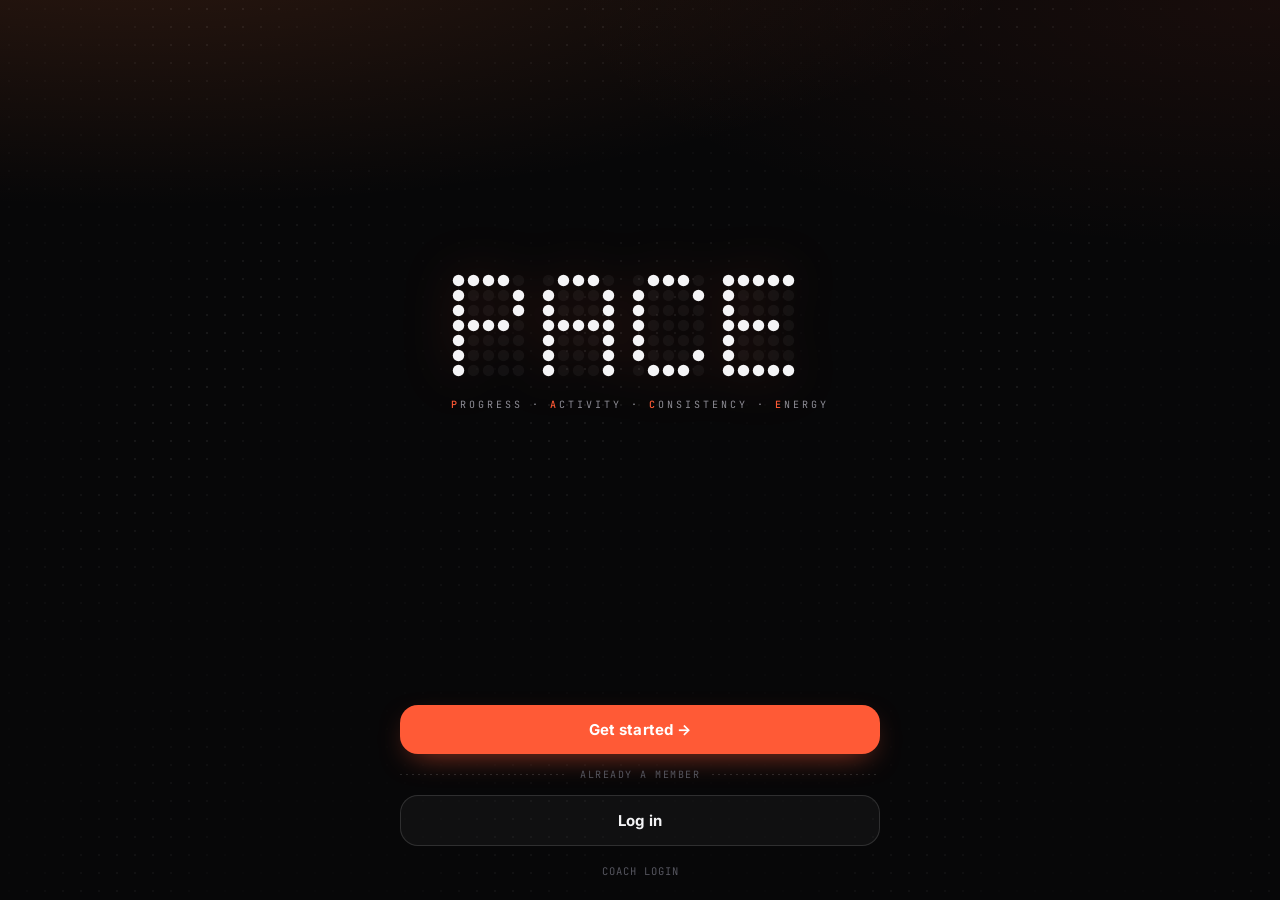
==== commit c39a2d8f: "Add files via upload" ====
--- a/app.html
+++ b/app.html
@@ -228,10 +228,11 @@
   padding:4px 10px;border-radius:20px;text-transform:uppercase;}
 .bub-wrap{display:flex;margin-bottom:6px;position:relative;}
 .bub-wrap.me{justify-content:flex-end;}
-.bub{max-width:80%;padding:9px 12px 7px;border-radius:18px;font-size:14.5px;line-height:1.45;word-wrap:break-word;white-space:pre-wrap;
+.bub{max-width:80%;padding:9px 12px 7px;border-radius:18px;font-size:14.5px;line-height:1.45;word-wrap:break-word;white-space:normal;
   position:relative;transition:transform .2s;user-select:none;-webkit-user-select:none;-webkit-touch-callout:none;}
 .me .bub{background:var(--text);color:var(--bg);border-bottom-right-radius:5px;}
 .them .bub{background:rgba(24,24,28,.97);border:1px solid var(--border);border-bottom-left-radius:5px;}
+.bub .tx{white-space:pre-wrap;}
 .bub.deleted{font-style:italic;opacity:.6;}
 .bub .meta{display:flex;justify-content:flex-end;gap:5px;align-items:center;font-family:var(--mono);font-size:9px;opacity:.55;margin-top:3px;}
 .me .bub .tick.read{color:#0A84FF;opacity:1;}
@@ -633,7 +634,10 @@
       await saveAthlete({ habit_list: list });
       renderHabitsPage(); renderProgress();
       P.toast(ex ? 'Habit updated' : 'Habit added', 'success');
-      if (upd.remind && !pushOn()) setTimeout(() => askReminders(), 400);
+      if (upd.remind && !pushOn()) setTimeout(() => P.openSheet(`<div class="sheet-title">Get reminded?</div>
+        <div class="sheet-sub">Turn on notifications so PACE can remind you at ${P.fmt12(upd.time)}${P.isIOS && !P.isStandalone() ? ' — on iPhone this needs PACE on your Home Screen' : ''}.</div>
+        <button class="btn acc" onclick="PACE.closeSheet();askReminders()">Turn on reminders</button>
+        <button class="btn ghost" style="margin-top:10px" onclick="PACE.closeSheet()">Not now</button>`), 450);
     };
     const del = sh.querySelector('#he-del');
     if (del) del.onclick = async () => {
@@ -1113,7 +1117,7 @@
         <div class="reply-ic">↩</div>
         <div class="bub${m.deleted_at ? ' deleted' : ''}">
           ${q ? `<div class="quote" onclick="jumpTo('${q.id}')"><b>${q.sender === 'athlete' ? 'You' : 'Coach'}</b><span>${esc(short(q))}</span></div>` : ''}
-          ${m.deleted_at ? '🚫 Message deleted' : esc(m.message)}
+          <span class="tx">${m.deleted_at ? '🚫 Message deleted' : esc(m.message)}</span>
           <div class="meta">${m.edited_at && !m.deleted_at ? 'edited · ' : ''}${time}${me ? ` <span class="tick${m.read_at ? ' read' : ''}">${m.read_at ? '✓✓' : '✓'}</span>` : ''}</div>
           ${reacts.length ? `<div class="reacts">${reacts.join('')}</div>` : ''}
         </div></div>`;
--- a/pace-ui.css
+++ b/pace-ui.css
@@ -0,0 +1,181 @@
+/* PACE shared UI — tokens + components used by every page */
+:root{
+  --bg:#070708;
+  --card:#0F0F12;
+  --card2:#16161A;
+  --border:rgba(255,255,255,0.07);
+  --border2:rgba(255,255,255,0.13);
+  --text:#F4F4F6;
+  --text2:#8E8E97;
+  --text3:#55555E;
+  --acc:#FF5A36;
+  --acc-dim:rgba(255,90,54,0.12);
+  --acc-line:rgba(255,90,54,0.35);
+  --blue:#4DA3FF;
+  --yellow:#FFD60A;
+  --red:#FF5A5A;
+  --green:#3DDC84;
+  --purple:#B48CFF;
+  --safe-top:env(safe-area-inset-top,0px);
+  --safe-bot:env(safe-area-inset-bottom,0px);
+  --r-lg:24px;
+  --r-md:18px;
+  --r-sm:12px;
+  --mono:'JetBrains Mono',ui-monospace,SFMono-Regular,Menlo,monospace;
+  --sans:'Inter',-apple-system,BlinkMacSystemFont,sans-serif;
+}
+*{margin:0;padding:0;box-sizing:border-box;-webkit-tap-highlight-color:transparent;}
+html,body{
+  position:fixed;top:0;left:0;right:0;
+  width:100%;height:var(--app-h,100%);
+  overflow:hidden;overscroll-behavior:none;
+  background:var(--bg);color:var(--text);
+  font-family:var(--sans);
+  -webkit-font-smoothing:antialiased;-webkit-text-size-adjust:100%;
+  touch-action:manipulation;
+}
+button,input,select,textarea{font-family:inherit;color:inherit;}
+button{cursor:pointer;}
+.noselect,.btn,.chip{user-select:none;-webkit-user-select:none;-webkit-touch-callout:none;}
+
+/* background */
+#bg-dots{position:fixed;inset:0;z-index:0;pointer-events:none;}
+.bg-glow{position:fixed;inset:0;z-index:0;pointer-events:none;
+  background:radial-gradient(120% 55% at 10% -10%,rgba(255,120,60,.16),transparent 60%),
+             radial-gradient(80% 40% at 100% 0%,rgba(255,90,54,.07),transparent 70%);}
+
+/* scroll area */
+.scroll{position:absolute;top:0;left:0;right:0;height:var(--app-h,100%);
+  overflow-y:auto;overflow-x:hidden;-webkit-overflow-scrolling:touch;overscroll-behavior-y:contain;
+  scrollbar-width:none;z-index:1;}
+.scroll::-webkit-scrollbar{display:none;}
+
+/* dot-matrix svg */
+.mx{display:block;overflow:visible;max-width:100%;height:auto;}
+.mx .off{opacity:.045;}
+.mx .blink{animation:blink 1s steps(1) infinite;}
+@keyframes blink{0%,100%{opacity:1}50%{opacity:.25}}
+@keyframes rise{from{opacity:0;transform:translateY(12px)}to{opacity:1;transform:none}}
+@keyframes spin{to{transform:rotate(360deg)}}
+
+/* widget card */
+.w{position:relative;
+  background:linear-gradient(180deg,rgba(255,255,255,.035),rgba(255,255,255,.008)),var(--card);
+  border:1px solid var(--border);border-radius:var(--r-lg);padding:18px;
+  box-shadow:inset 0 1px 0 rgba(255,255,255,.04);overflow:hidden;margin-bottom:10px;}
+.w.tap{cursor:pointer;transition:transform .15s,border-color .2s;}
+.w.tap:active{transform:scale(.985);border-color:var(--border2);}
+.w-head{display:flex;justify-content:space-between;align-items:center;margin-bottom:14px;gap:8px;}
+.wl{font-family:var(--mono);font-size:10.5px;font-weight:500;letter-spacing:1.2px;text-transform:uppercase;color:var(--text2);
+  white-space:nowrap;overflow:hidden;text-overflow:ellipsis;}
+.wl b{color:var(--text3);font-weight:500;margin-right:6px;}
+.live{display:flex;align-items:center;gap:6px;font-family:var(--mono);font-size:10px;letter-spacing:1.2px;color:var(--acc);}
+.live i{width:6px;height:6px;border-radius:50%;background:var(--acc);animation:blink 1.6s ease-in-out infinite;}
+.sec{font-family:var(--mono);font-size:10.5px;font-weight:500;letter-spacing:1.4px;text-transform:uppercase;color:var(--text3);
+  margin:22px 4px 10px;display:flex;align-items:center;gap:10px;}
+.sec::after{content:'';flex:1;height:1px;background:repeating-linear-gradient(90deg,var(--border2) 0 2px,transparent 2px 6px);}
+.sec .sec-act{order:2;font-family:var(--mono);font-size:10px;letter-spacing:1px;color:var(--acc);background:var(--acc-dim);
+  border:1px solid var(--acc-line);border-radius:20px;padding:4px 10px;cursor:pointer;}
+.mono{font-family:var(--mono);}
+.muted{color:var(--text2);}
+
+/* pips & bars */
+.pips{display:flex;gap:5px;flex-wrap:wrap;}
+.pips i{width:9px;height:9px;border-radius:50%;background:rgba(255,255,255,.09);transition:background .25s,box-shadow .25s;}
+.pips i.on{background:var(--text);}
+.pips.blue i.on{background:var(--blue);box-shadow:0 0 8px rgba(77,163,255,.5);}
+.pips.acc i.on{background:var(--acc);box-shadow:0 0 8px rgba(255,90,54,.45);}
+.pips.green i.on{background:var(--green);}
+.seg{display:grid;gap:3px;}
+.seg i{height:8px;border-radius:2px;background:rgba(255,255,255,.07);}
+.seg i.on{background:var(--text);}
+.seg i.edge{background:var(--acc);box-shadow:0 0 8px var(--acc);}
+
+/* buttons & inputs */
+.btn{display:flex;align-items:center;justify-content:center;gap:8px;width:100%;padding:15px;border:none;border-radius:var(--r-md);
+  background:var(--text);color:var(--bg);font-size:15px;font-weight:700;letter-spacing:.1px;transition:transform .12s,opacity .2s;}
+.btn:active{transform:scale(.98);}
+.btn:disabled{opacity:.55;}
+.btn.acc{background:var(--acc);color:#fff;box-shadow:0 10px 30px -12px rgba(255,90,54,.7);}
+.btn.ghost{background:rgba(255,255,255,.04);color:var(--text);border:1px solid var(--border2);}
+.btn.danger{background:rgba(255,90,90,.1);color:var(--red);border:1px solid rgba(255,90,90,.3);}
+.btn.sm{width:auto;padding:9px 14px;font-size:13px;border-radius:12px;}
+.field{margin-bottom:14px;}
+.label{display:block;font-family:var(--mono);font-size:10px;letter-spacing:1.3px;text-transform:uppercase;color:var(--text2);margin:0 0 7px 2px;}
+.input{width:100%;padding:14px 15px;background:rgba(15,15,18,.92);border:1px solid var(--border);border-radius:14px;
+  color:var(--text);font-size:16px;outline:none;transition:border-color .2s;-webkit-appearance:none;appearance:none;}
+.input:focus{border-color:var(--acc-line);}
+.input::placeholder{color:var(--text3);}
+select.input{background-image:linear-gradient(45deg,transparent 50%,var(--text2) 50%),linear-gradient(135deg,var(--text2) 50%,transparent 50%);
+  background-position:calc(100% - 20px) 50%,calc(100% - 15px) 50%;background-size:5px 5px;background-repeat:no-repeat;padding-right:36px;}
+input[type=date].input,input[type=time].input{color-scheme:dark;min-height:50px;}
+.row2{display:grid;grid-template-columns:1fr 1fr;gap:10px;}
+.chip{display:inline-flex;align-items:center;gap:6px;padding:6px 12px;border-radius:30px;font-family:var(--mono);font-size:10.5px;
+  letter-spacing:.6px;text-transform:uppercase;color:var(--text2);border:1px solid var(--border2);background:rgba(255,255,255,.03);cursor:pointer;}
+.chip.on{color:var(--acc);border-color:var(--acc-line);background:var(--acc-dim);}
+.switch{position:relative;width:46px;height:28px;border-radius:20px;background:rgba(255,255,255,.12);transition:background .2s;flex-shrink:0;cursor:pointer;}
+.switch::after{content:'';position:absolute;top:3px;left:3px;width:22px;height:22px;border-radius:50%;background:#fff;transition:transform .2s;}
+.switch.on{background:var(--acc);}
+.switch.on::after{transform:translateX(18px);}
+
+/* toast */
+.toast{position:fixed;top:calc(var(--safe-top) + 14px);left:50%;transform:translate(-50%,-8px);max-width:90vw;
+  background:rgba(22,22,26,.97);border:1px solid var(--border2);border-radius:30px;padding:9px 18px;
+  font-family:var(--mono);font-size:12px;color:var(--text);z-index:9999;pointer-events:none;opacity:0;transition:all .25s;
+  white-space:nowrap;overflow:hidden;text-overflow:ellipsis;}
+.toast.show{opacity:1;transform:translate(-50%,0);}
+.toast.success{border-color:var(--acc-line);color:var(--acc);}
+.toast.error{border-color:rgba(255,90,90,.35);color:var(--red);}
+
+/* bottom sheet */
+.sheet-bg{position:fixed;inset:0;z-index:500;background:rgba(0,0,0,.6);opacity:0;pointer-events:none;transition:opacity .25s;}
+.sheet-bg.open{opacity:1;pointer-events:auto;}
+.sheet{position:fixed;left:0;right:0;z-index:501;top:var(--app-h,100%);
+  max-height:calc(var(--app-h,100vh) - var(--safe-top) - 40px);overflow-y:auto;overscroll-behavior:contain;
+  background:#0E0E11;border:1px solid var(--border2);border-bottom:none;border-radius:26px 26px 0 0;
+  padding:10px 18px calc(var(--safe-bot) + 22px);transform:translateY(0);transition:transform .35s cubic-bezier(.16,1,.3,1);
+  max-width:640px;margin:0 auto;scrollbar-width:none;}
+.sheet::-webkit-scrollbar{display:none;}
+.sheet.open{transform:translateY(-100%);}
+.sheet-grab{width:40px;height:5px;border-radius:3px;background:rgba(255,255,255,.18);margin:0 auto 14px;}
+.sheet-title{font-size:21px;font-weight:800;letter-spacing:-.4px;margin-bottom:4px;}
+.sheet-sub{font-size:13px;color:var(--text2);margin-bottom:18px;line-height:1.5;}
+
+/* empty + loader */
+.empty{text-align:center;padding:36px 20px;}
+.e-dots{width:52px;height:52px;margin:0 auto 14px;border-radius:50%;
+  background:radial-gradient(circle,rgba(255,255,255,.35) 1.2px,transparent 1.6px) 0 0/8px 8px;
+  -webkit-mask:radial-gradient(circle,#000 60%,transparent 62%);mask:radial-gradient(circle,#000 60%,transparent 62%);opacity:.6;}
+.e-title{font-size:15px;font-weight:700;margin-bottom:6px;}
+.e-sub{font-size:13px;color:var(--text2);line-height:1.6;}
+.spin{display:inline-block;width:16px;height:16px;border:2px solid rgba(255,255,255,.25);border-top-color:currentColor;border-radius:50%;animation:spin .7s linear infinite;}
+.ld-dots{display:flex;gap:6px;justify-content:center;}
+.ld-dots i{width:6px;height:6px;border-radius:50%;background:var(--acc);animation:blink 1s ease-in-out infinite;}
+.ld-dots i:nth-child(2){animation-delay:.15s}.ld-dots i:nth-child(3){animation-delay:.3s}.ld-dots i:nth-child(4){animation-delay:.45s}.ld-dots i:nth-child(5){animation-delay:.6s}
+#app-loader{position:fixed;inset:0;background:var(--bg);display:flex;align-items:center;justify-content:center;flex-direction:column;gap:18px;z-index:999;transition:opacity .4s;}
+#app-loader.hide{opacity:0;pointer-events:none;}
+#app-loader .sub{font-family:var(--mono);font-size:10px;color:var(--text3);letter-spacing:3px;text-transform:uppercase;}
+
+/* capsule dock (shared by athlete + trainer phone layouts) */
+.dock{position:fixed;z-index:100;left:12px;right:12px;max-width:520px;margin:0 auto;
+  --dock-h:62px;height:var(--dock-h);
+  top:calc(var(--app-h,100vh) - var(--dock-h) - max(10px, calc(var(--safe-bot) - 12px)));
+  display:flex;align-items:center;justify-content:space-around;padding:0 6px;
+  background:linear-gradient(180deg,#141418,#0C0C0F);
+  border:1px solid var(--border2);border-radius:24px;
+  box-shadow:0 18px 40px -10px rgba(0,0,0,.9),inset 0 1px 0 rgba(255,255,255,.05);}
+.dock.hidden{opacity:0;pointer-events:none;transform:translateY(20px);}
+.dock{transition:opacity .2s,transform .2s;}
+.dock-item{flex:1;height:100%;display:flex;flex-direction:column;align-items:center;justify-content:center;gap:4px;
+  cursor:pointer;color:var(--text3);transition:color .2s;position:relative;user-select:none;-webkit-user-select:none;}
+.dock-item.active{color:var(--text);}
+.dock-item svg{width:21px;height:21px;stroke:currentColor;fill:none;stroke-width:1.7;stroke-linecap:round;stroke-linejoin:round;}
+.dock-item span{font-family:var(--mono);font-size:8.5px;letter-spacing:.8px;text-transform:uppercase;}
+.dock-item .dd{position:absolute;top:6px;width:4px;height:4px;border-radius:50%;background:var(--acc);opacity:0;transform:scale(0);
+  transition:all .25s;box-shadow:0 0 8px var(--acc);}
+.dock-item.active .dd{opacity:1;transform:scale(1);}
+.dock-item .badge{position:absolute;top:8px;left:calc(50% + 6px);min-width:16px;height:16px;padding:0 4px;border-radius:8px;
+  background:var(--acc);color:#fff;font-family:var(--mono);font-size:9px;display:none;align-items:center;justify-content:center;}
+.dock-item .badge.show{display:flex;}
+
+@media (prefers-reduced-motion:reduce){*,*::before,*::after{animation:none!important;transition:none!important;}}
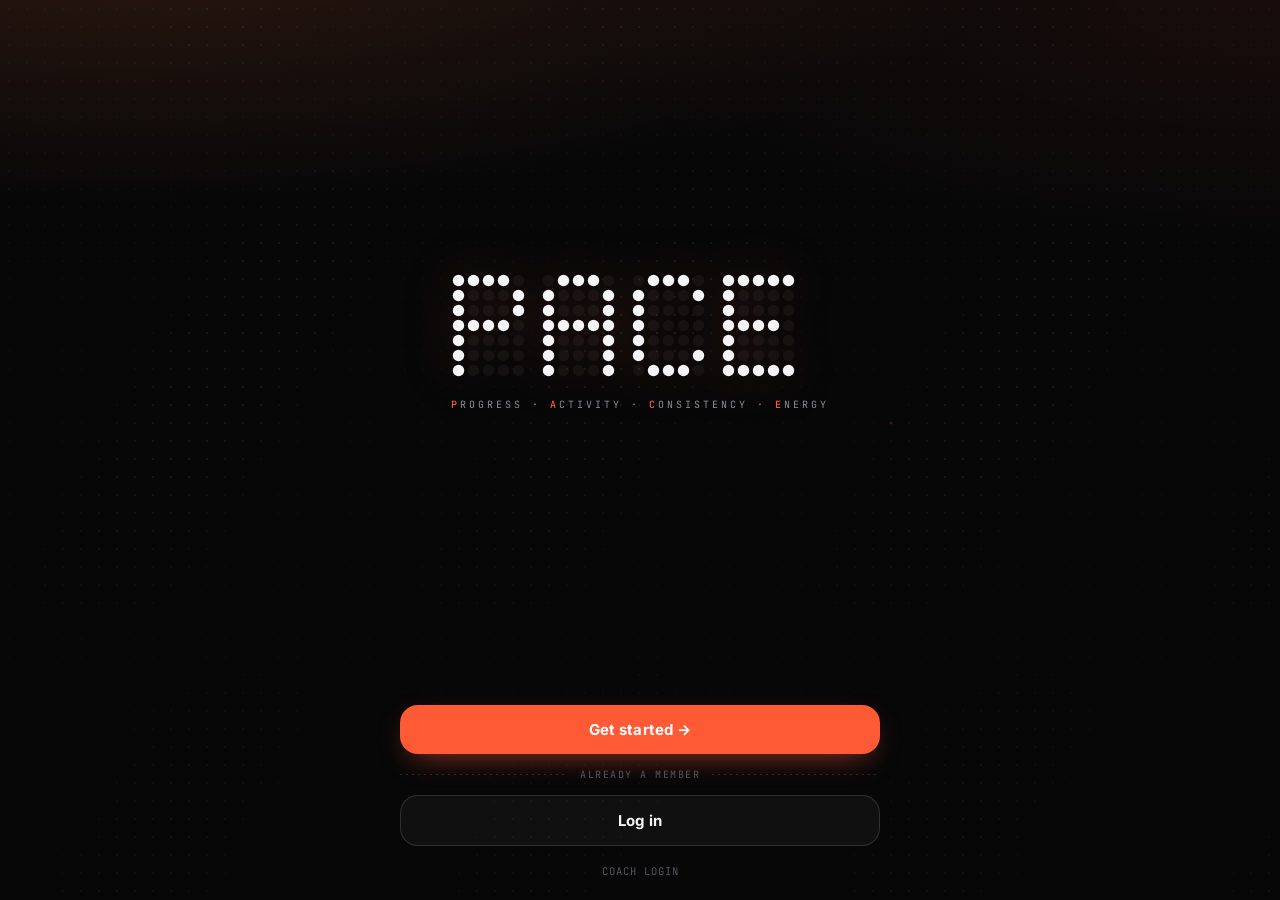
==== commit fd8aab94: "Add files via upload" ====
--- a/app.html
+++ b/app.html
@@ -2,7 +2,7 @@
 <html lang="en">
 <head>
 <meta charset="UTF-8">
-<meta name="viewport" content="width=device-width, initial-scale=1.0, viewport-fit=cover, maximum-scale=1, interactive-widget=overlays-content">
+<meta name="viewport" content="width=device-width, initial-scale=1.0, viewport-fit=cover, maximum-scale=1">
 <title>PACE</title>
 <meta name="apple-mobile-web-app-capable" content="yes">
 <meta name="mobile-web-app-capable" content="yes">
@@ -15,7 +15,7 @@
 <link rel="preconnect" href="https://fonts.googleapis.com">
 <link rel="preconnect" href="https://fonts.gstatic.com" crossorigin>
 <link href="https://fonts.googleapis.com/css2?family=Inter:wght@400;500;600;700;800&family=JetBrains+Mono:wght@400;500;600&display=swap" rel="stylesheet">
-<link rel="stylesheet" href="pace-ui.css?v=3">
+<link rel="stylesheet" href="pace-ui.css?v=4">
 <style>
 /* ── pages ── */
 .page{display:none;padding:calc(var(--safe-top) + 18px) 16px calc(var(--safe-bot) + 110px);}
@@ -249,10 +249,10 @@
 .reply-ic{position:absolute;top:50%;left:-4px;transform:translateY(-50%);width:26px;height:26px;border-radius:50%;background:var(--card2);
   display:flex;align-items:center;justify-content:center;opacity:0;font-size:13px;color:var(--acc);}
 .composer{position:fixed;left:10px;right:10px;z-index:120;max-width:620px;margin:0 auto;
-  top:calc(var(--app-h,100vh) - 62px - max(10px, calc(var(--safe-bot) - 12px)) - 10px - var(--cmp-h,56px));
+  bottom:calc(max(10px, calc(var(--safe-bot) - 12px)) + 72px);
   background:#121216;border:1px solid var(--border2);border-radius:24px;padding:6px;display:none;}
 .composer.show{display:block;}
-.composer.kb{top:auto;}
+.composer.kb{bottom:auto;}
 .reply-bar{display:none;align-items:center;gap:10px;padding:8px 10px 10px;border-bottom:1px solid var(--border);margin-bottom:6px;}
 .reply-bar.show{display:flex;}
 .reply-bar .rb{flex:1;min-width:0;border-left:3px solid var(--acc);padding-left:8px;}
@@ -413,8 +413,8 @@
     <svg viewBox="0 0 24 24"><path d="M21 15a2 2 0 01-2 2H7l-4 4V5a2 2 0 012-2h14a2 2 0 012 2z"/></svg><span>Coach</span></div>
 </nav>
 
-<script src="pace-ui.js?v=3"></script>
-<script src="nutrition.js?v=3"></script>
+<script src="pace-ui.js?v=4"></script>
+<script src="nutrition.js?v=4"></script>
 <script>
 (function () {
   const P = PACE, esc = P.esc, rest = P.rest, rpc = P.rpc, DAYS = P.DAYS, DS = P.DAYS_SHORT, MONTHS = P.MONTHS;
--- a/pace-ui.css
+++ b/pace-ui.css
@@ -130,13 +130,13 @@
 /* bottom sheet */
 .sheet-bg{position:fixed;inset:0;z-index:500;background:rgba(0,0,0,.6);opacity:0;pointer-events:none;transition:opacity .25s;}
 .sheet-bg.open{opacity:1;pointer-events:auto;}
-.sheet{position:fixed;left:0;right:0;z-index:501;top:var(--app-h,100%);
+.sheet{position:fixed;left:0;right:0;z-index:501;bottom:0;
   max-height:calc(var(--app-h,100vh) - var(--safe-top) - 40px);overflow-y:auto;overscroll-behavior:contain;
   background:#0E0E11;border:1px solid var(--border2);border-bottom:none;border-radius:26px 26px 0 0;
-  padding:10px 18px calc(var(--safe-bot) + 22px);transform:translateY(0);transition:transform .35s cubic-bezier(.16,1,.3,1);
+  padding:10px 18px calc(var(--safe-bot) + 22px);transform:translateY(105%);transition:transform .35s cubic-bezier(.16,1,.3,1);
   max-width:640px;margin:0 auto;scrollbar-width:none;}
 .sheet::-webkit-scrollbar{display:none;}
-.sheet.open{transform:translateY(-100%);}
+.sheet.open{transform:translateY(0);}
 .sheet-grab{width:40px;height:5px;border-radius:3px;background:rgba(255,255,255,.18);margin:0 auto 14px;}
 .sheet-title{font-size:21px;font-weight:800;letter-spacing:-.4px;margin-bottom:4px;}
 .sheet-sub{font-size:13px;color:var(--text2);margin-bottom:18px;line-height:1.5;}
@@ -159,7 +159,7 @@
 /* capsule dock (shared by athlete + trainer phone layouts) */
 .dock{position:fixed;z-index:100;left:12px;right:12px;max-width:520px;margin:0 auto;
   --dock-h:62px;height:var(--dock-h);
-  top:calc(var(--app-h,100vh) - var(--dock-h) - max(10px, calc(var(--safe-bot) - 12px)));
+  bottom:max(10px, calc(var(--safe-bot) - 12px));
   display:flex;align-items:center;justify-content:space-around;padding:0 6px;
   background:linear-gradient(180deg,#141418,#0C0C0F);
   border:1px solid var(--border2);border-radius:24px;
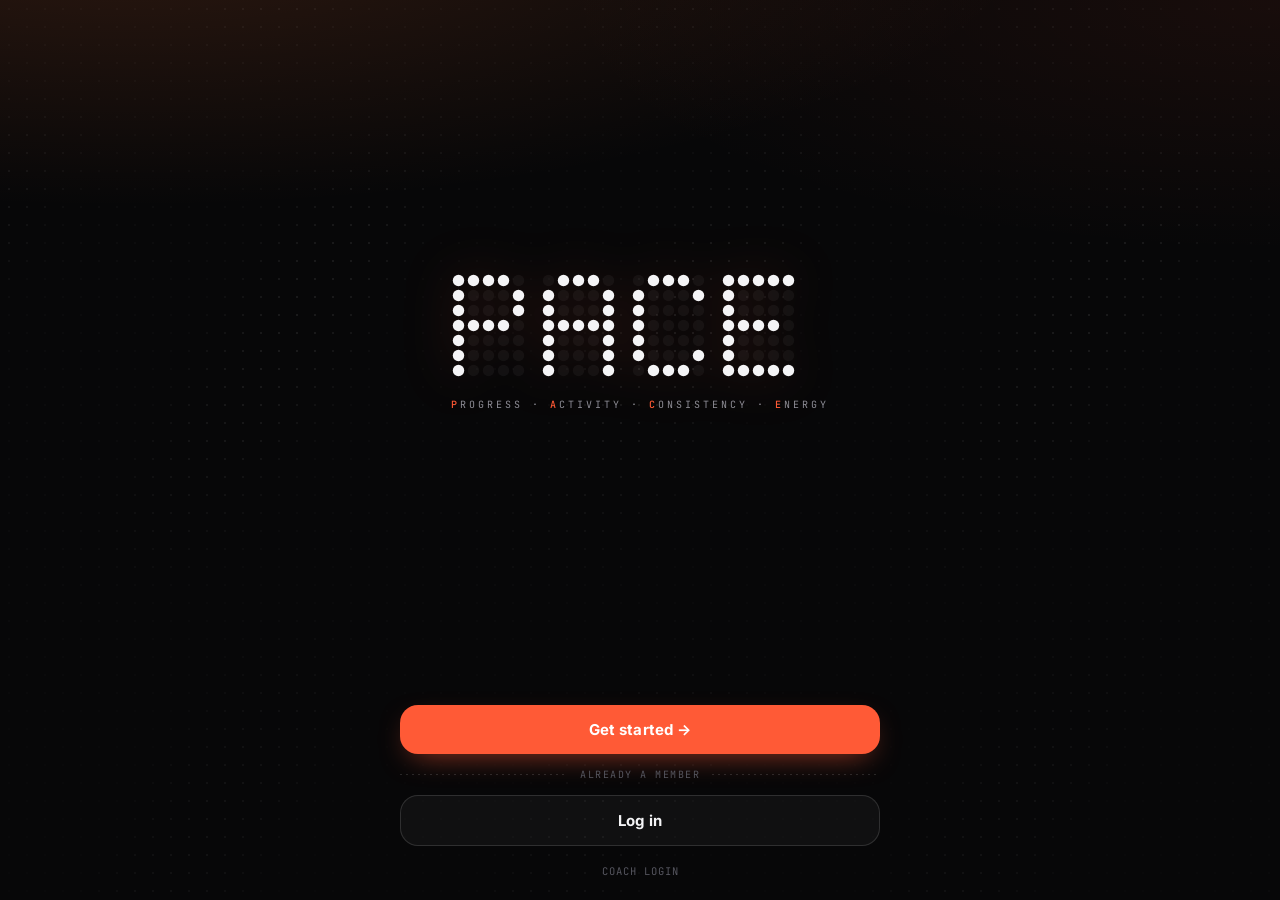
==== commit 20edb496: "Add files via upload" ====
--- a/app.html
+++ b/app.html
@@ -15,7 +15,7 @@
 <link rel="preconnect" href="https://fonts.googleapis.com">
 <link rel="preconnect" href="https://fonts.gstatic.com" crossorigin>
 <link href="https://fonts.googleapis.com/css2?family=Inter:wght@400;500;600;700;800&family=JetBrains+Mono:wght@400;500;600&display=swap" rel="stylesheet">
-<link rel="stylesheet" href="pace-ui.css?v=4">
+<link rel="stylesheet" href="pace-ui.css?v=5">
 <style>
 /* ── pages ── */
 .page{display:none;padding:calc(var(--safe-top) + 18px) 16px calc(var(--safe-bot) + 110px);}
@@ -28,7 +28,7 @@
 .top-right{display:flex;align-items:center;gap:10px;}
 .avatar{width:40px;height:40px;border-radius:50%;background:var(--card2);border:1px solid var(--border2);display:flex;align-items:center;justify-content:center;
   font-weight:800;font-size:15px;cursor:pointer;}
-.level-badge{position:relative;width:44px;height:44px;flex-shrink:0;}
+.level-badge{position:relative;transform-origin:center;width:44px;height:44px;flex-shrink:0;}
 .level-badge svg{width:44px;height:44px;transform:rotate(-90deg);}
 .lb-bg{fill:none;stroke:rgba(255,255,255,.16);stroke-width:2.6;stroke-dasharray:.01 5.2;stroke-linecap:round;}
 .lb-fg{fill:none;stroke:var(--acc);stroke-width:2.6;stroke-linecap:round;transition:stroke-dashoffset .8s cubic-bezier(.16,1,.3,1);}
@@ -99,6 +99,7 @@
 .row-meta{font-family:var(--mono);font-size:10.5px;color:var(--text2);margin-top:4px;display:flex;gap:8px;flex-wrap:wrap;align-items:center;}
 .row-meta .coach{color:var(--purple);}
 .row-meta .bell{color:var(--acc);}
+.row-meta .bell.soon{animation:blink 1.4s ease-in-out infinite;}
 .week7{display:grid;grid-template-columns:repeat(7,6px);gap:3px;flex-shrink:0;}
 .week7 i{width:6px;height:6px;border-radius:50%;background:rgba(255,255,255,.09);}
 .week7 i.on{background:var(--acc);}
@@ -143,7 +144,7 @@
 .meal{position:relative;}
 .meal::before{content:'';position:absolute;left:-18px;top:24px;width:9px;height:9px;border-radius:50%;background:var(--bg);border:1.5px solid var(--text3);}
 .meal.eaten::before{background:var(--green);border-color:var(--green);}
-.meal.next::before{background:var(--acc);border-color:var(--acc);box-shadow:0 0 10px var(--acc);}
+.meal.next::before{background:var(--acc);border-color:var(--acc);box-shadow:0 0 10px var(--acc);color:var(--acc);animation:breathe 2s ease-in-out infinite;}
 .meal.next .w{border-color:var(--acc-line);}
 .meal.eaten .w{border-color:rgba(61,220,132,.25);}
 .meal .w{padding:15px;margin-bottom:8px;display:flex;gap:12px;align-items:flex-start;}
@@ -193,7 +194,8 @@
 .chart .grid{stroke:rgba(255,255,255,.08);stroke-dasharray:1 4;}
 .chart .ln{fill:none;stroke:var(--acc);stroke-width:1.6;stroke-linecap:round;stroke-linejoin:round;}
 .chart .pt{fill:var(--text);}
-.chart .pt.last{fill:var(--acc);}
+.chart .pt.last{fill:var(--acc);animation:ptBreathe 1.8s ease-in-out infinite;transform-box:fill-box;transform-origin:center;}
+@keyframes ptBreathe{0%,100%{opacity:1;transform:scale(1)}50%{opacity:.5;transform:scale(1.6)}}
 .chart .lbl{font-family:var(--mono);font-size:8px;fill:var(--text3);}
 .inline-log{display:flex;gap:8px;margin-top:14px;}
 .inline-log .input{flex:1;font-weight:700;text-align:center;}
@@ -326,7 +328,7 @@
       <div class="w-head"><span class="wl"><b>02</b>Habits today</span></div>
       <div class="s-val acc" id="hab-count"></div>
       <div class="s-unit" id="hab-sub">done</div>
-      <div class="pips acc" id="hab-pips"></div>
+      <div class="pips acc sweep" id="hab-pips"></div>
     </div>
     <div class="w water-w" id="water-tile">
       <div class="w-head"><span class="wl"><b>03</b>Water</span><span class="hint" style="color:var(--blue)">TAP +</span></div>
@@ -413,13 +415,13 @@
     <svg viewBox="0 0 24 24"><path d="M21 15a2 2 0 01-2 2H7l-4 4V5a2 2 0 012-2h14a2 2 0 012 2z"/></svg><span>Coach</span></div>
 </nav>
 
-<script src="pace-ui.js?v=4"></script>
-<script src="nutrition.js?v=4"></script>
+<script src="pace-ui.js?v=5"></script>
+<script src="nutrition.js?v=5"></script>
 <script>
 (function () {
   const P = PACE, esc = P.esc, rest = P.rest, rpc = P.rpc, DAYS = P.DAYS, DS = P.DAYS_SHORT, MONTHS = P.MONTHS;
   P.startDots();
-  P.setMx('loader-logo', 'PACE', 9);
+  P.setMx('loader-logo', 'PACE', 9, { intro: true });
 
   // ── Session ──
   let ATHLETE = null;
@@ -549,6 +551,7 @@
     ATHLETE.habit_list = list;
     if (changed) await saveAthlete({ habit_list: list });
   }
+  const soon = t => { const [hh, mm] = t.split(':').map(Number), now = new Date(), d = hh * 60 + mm - (now.getHours() * 60 + now.getMinutes()); return d >= -30 && d <= 60; };
   const dueToday = h => (h.days && h.days.length ? h.days : [0,1,2,3,4,5,6]).includes(DOW);
   const daysText = d => !d || d.length === 7 ? 'Daily' : (d.join() === '1,2,3,4,5' ? 'Weekdays' : d.join() === '0,6' ? 'Weekends' : d.map(i => DS[i].slice(0, 2)).join(' '));
 
@@ -574,10 +577,10 @@
       const isDue = dueToday(h), isDone = !!TODAY_LOG.habits[h.id];
       const week = last7.map(ds => { const l = LOGS.find(x => x.log_date === ds); return `<i class="${l && l.habits && l.habits[h.id] ? 'on' : ''}"></i>`; }).join('');
       return `<div class="row${isDone ? ' done' : ''}" style="${isDue ? '' : 'opacity:.5'}">
-        <div class="check${isDone ? ' done' : ''}${isDue ? '' : ' locked'}" ${isDue ? `onclick="toggleHabit('${h.id}')"` : ''}>${isDone ? '✓' : ''}</div>
+        <div class="check${isDone ? ' done' : ''}${isDue ? '' : ' locked'}" data-hid="${h.id}" ${isDue ? `onclick="toggleHabit('${h.id}')"` : ''}>${isDone ? '✓' : ''}</div>
         <div class="row-body" onclick="openHabitEditor('${h.id}')">
           <div class="row-name">${h.icon ? h.icon + ' ' : ''}${esc(h.name)}</div>
-          <div class="row-meta">${h.remind && h.time ? `<span class="bell">🔔 ${P.fmt12(h.time)}</span>` : ''}<span>${isDue ? daysText(h.days) : 'Not today'}</span>${h.by === 'trainer' ? '<span class="coach">COACH</span>' : ''}</div>
+          <div class="row-meta">${h.remind && h.time ? `<span class="bell${isDue && !isDone && soon(h.time) ? ' soon' : ''}">🔔 ${P.fmt12(h.time)}</span>` : ''}<span>${isDue ? daysText(h.days) : 'Not today'}</span>${h.by === 'trainer' ? '<span class="coach">COACH</span>' : ''}</div>
         </div>
         <div class="week7">${week}</div>
       </div>`;
@@ -591,8 +594,10 @@
     saveLog({ habits: map });
     const on = !!map[id];
     addXP(on ? 25 : -25);
-    if (on) { P.toast('+25 XP', 'success'); if (navigator.vibrate) navigator.vibrate(10); }
     renderHabitsPage();
+    P.pulse(document.querySelector(`.check[data-hid="${id}"]`), 'pop');
+    P.pulse('hab-count'); P.pulse(document.querySelector('.level-badge'));
+    if (on) { P.floatText(document.querySelector('.level-badge'), '+25 XP'); if (navigator.vibrate) navigator.vibrate(10); }
   };
 
   window.openHabitEditor = function (id) {
@@ -713,7 +718,8 @@
     const cur = Math.round((TODAY_LOG.water_ml || 0) / 250);
     const n = Math.max(0, Math.min(20, cur + delta));
     if (n === cur) { if (delta < 0) P.toast('Already at 0'); return; }
-    TODAY_LOG.water_ml = n * 250; renderWater();
+    TODAY_LOG.water_ml = n * 250; renderWater(); P.pulse('water-val');
+    if (delta > 0 && n <= 8) { const d = document.querySelectorAll('#water-pips i')[n - 1]; if (d) P.pulse(d, 'pop'); }
     const tile = document.getElementById('water-tile'), pop = document.getElementById('water-pop');
     tile.classList.remove('flash-plus', 'flash-minus'); void tile.offsetWidth;
     tile.classList.add(delta > 0 ? 'flash-plus' : 'flash-minus');
@@ -782,7 +788,7 @@
         <div class="hero-title">${esc(w.title)}</div>
         ${w.note ? `<div class="hero-note">${esc(w.note)}</div>` : ''}
         <div class="tags">${(w.tags || []).map(t => `<span class="tag">${esc(t)}</span>`).join('')}</div>
-        ${isToday ? `<div class="pips acc" id="wk-pips" style="margin-top:16px">${P.pips(n, done)}</div>` : ''}
+        ${isToday ? `<div class="pips acc sweep" id="wk-pips" style="margin-top:16px">${P.pips(n, done)}</div>` : ''}
       </section>` + w.exercises.map((ex, i) => {
         const d = !!doneMap[i];
         return `<div class="row${d ? ' done' : ''}" id="ex-${i}">
@@ -802,7 +808,11 @@
     const w = (ATHLETE.workout_plan || {})[String(DOW)], n = w.exercises.length;
     const done = w.exercises.filter((_, k) => h.done_exercises[k]).length;
     renderWorkout(); renderSession();
-    if (h.done_exercises[i]) P.toast(done === n ? 'Session complete 🔥 +15 XP' : '+15 XP', 'success');
+    P.pulse(document.querySelector(`#ex-${i} .check`), 'pop'); P.pulse('wk-count');
+    if (h.done_exercises[i]) {
+      P.floatText(document.querySelector(`#ex-${i} .check`), '+15 XP');
+      if (done === n) { P.toast('Session complete 🔥', 'success'); document.querySelectorAll('#wk-pips i').forEach(d => P.pulse(d, 'pop')); }
+    }
   };
 
   // ═════════ DIET ═════════
@@ -852,14 +862,14 @@
     const bar = (v, t) => P.pips(20, t ? Math.round(Math.min(1, v / t) * 20) : 0);
     const showEaten = off <= 0;
 
-    let html = `<section class="w tap" onclick="openNutrients()">
+    let html = `<section class="w tap" id="kcal-card" onclick="openNutrients()">
       <div class="w-head"><span class="wl"><b>01</b>${showEaten ? 'Calories eaten' : 'Planned calories'}</span><span class="wl">${meals.length} meals</span></div>
-      <div class="kcal-row"><div style="color:${showEaten ? 'var(--acc)' : 'var(--text)'}">${P.matrix(Math.round(showEaten ? got.kcal : target.kcal), 7)}</div>
+      <div class="kcal-row"><div id="kcal-mx" data-v="${Math.round(showEaten ? got.kcal : target.kcal)}" style="color:${showEaten ? 'var(--acc)' : 'var(--text)'}">${P.matrix(Math.round(showEaten ? got.kcal : target.kcal), 7)}</div>
         <div class="of">${showEaten ? `of ${Math.round(target.kcal)} kcal<br>${Math.max(0, Math.round(target.kcal - got.kcal))} left` : 'kcal target'}</div></div>
-      ${showEaten ? `<div class="seg" style="grid-template-columns:repeat(30,1fr)">${Array.from({ length: 30 }, (_, i) => { const lit = Math.round(Math.min(1, got.kcal / (target.kcal || 1)) * 30); return `<i class="${i < lit - 1 ? 'on' : i === lit - 1 ? 'edge' : ''}"></i>`; }).join('')}</div>` : ''}
-      <div class="mrow p"><span class="ml">P</span><div class="mbar">${bar(showEaten ? got.p : target.p, showEaten ? target.p : (target.p * 4 + target.c * 4 + target.f * 9) / 4)}</div><span class="mv">${showEaten ? `${Math.round(got.p)}/` : ''}${Math.round(target.p)}g</span></div>
-      <div class="mrow c"><span class="ml">C</span><div class="mbar">${bar(showEaten ? got.c : target.c, showEaten ? target.c : (target.p * 4 + target.c * 4 + target.f * 9) / 4)}</div><span class="mv">${showEaten ? `${Math.round(got.c)}/` : ''}${Math.round(target.c)}g</span></div>
-      <div class="mrow f"><span class="ml">F</span><div class="mbar">${bar(showEaten ? got.f : target.f, showEaten ? target.f : (target.p * 4 + target.c * 4 + target.f * 9) / 9)}</div><span class="mv">${showEaten ? `${Math.round(got.f)}/` : ''}${Math.round(target.f)}g</span></div>
+      ${showEaten ? `<div class="seg sweep" style="grid-template-columns:repeat(30,1fr)">${Array.from({ length: 30 }, (_, i) => { const lit = Math.round(Math.min(1, got.kcal / (target.kcal || 1)) * 30); return `<i class="${i < lit - 1 ? 'on' : i === lit - 1 ? 'edge' : ''}" style="--k:${i}"></i>`; }).join('')}</div>` : ''}
+      <div class="mrow p"><span class="ml">P</span><div class="mbar sweep">${bar(showEaten ? got.p : target.p, showEaten ? target.p : (target.p * 4 + target.c * 4 + target.f * 9) / 4)}</div><span class="mv">${showEaten ? `${Math.round(got.p)}/` : ''}${Math.round(target.p)}g</span></div>
+      <div class="mrow c"><span class="ml">C</span><div class="mbar sweep">${bar(showEaten ? got.c : target.c, showEaten ? target.c : (target.p * 4 + target.c * 4 + target.f * 9) / 4)}</div><span class="mv">${showEaten ? `${Math.round(got.c)}/` : ''}${Math.round(target.c)}g</span></div>
+      <div class="mrow f"><span class="ml">F</span><div class="mbar sweep">${bar(showEaten ? got.f : target.f, showEaten ? target.f : (target.p * 4 + target.c * 4 + target.f * 9) / 9)}</div><span class="mv">${showEaten ? `${Math.round(got.f)}/` : ''}${Math.round(target.f)}g</span></div>
       <div class="more"><span>${canTick ? 'TICK MEALS AS YOU EAT' : off > 0 ? 'PLAN AHEAD · PREP TONIGHT' : 'PAST DAY'}</span><b>NUTRIENTS ›</b></div>
     </section>
     <div class="sec">02 · Meals</div><div class="timeline">`;
@@ -869,7 +879,7 @@
     meals.forEach((m, i) => {
       const isE = !!eaten[i];
       const st = isE ? 'eaten' : i === nextIdx ? 'next' : '';
-      html += `<div class="meal ${st}"><div class="w">
+      html += `<div class="meal ${st}" data-i="${i}"><div class="w">
         <div class="meal-main">
           <div class="meal-top"><div style="display:flex;align-items:center;min-width:0"><span class="meal-name">${esc(m.name)}</span>
             ${isE ? '<span class="badge-s ok">EATEN</span>' : i === nextIdx ? '<span class="badge-s next">UP NEXT</span>' : ''}</div>
@@ -880,7 +890,7 @@
             ${m.carbs ? `<span class="mc c">C ${m.carbs}g</span>` : ''}${m.fat ? `<span class="mc f">F ${m.fat}g</span>` : ''}
           </div>
         </div>
-        ${canTick ? `<div class="check${isE ? ' done' : ''}" onclick="toggleMeal(${i})">${isE ? '✓' : ''}</div>` : ''}
+        ${canTick ? `<div class="check${isE ? ' done' : ''}" style="--ring:var(--green)" onclick="toggleMeal(${i})">${isE ? '✓' : ''}</div>` : ''}
       </div></div>`;
     });
     box.innerHTML = html + '</div>';
@@ -893,8 +903,14 @@
     dl.eaten[i] = !dl.eaten[i]; if (!dl.eaten[i]) delete dl.eaten[i];
     log.diet_log = dl;
     const m = dayPlan(dietDate).meals[i];
+    const prev = +(document.getElementById('kcal-mx')?.dataset.v || 0);
     renderDiet();
-    if (dl.eaten[i]) { P.toast(`+${m.calories || 0} kcal logged`, 'success'); if (navigator.vibrate) navigator.vibrate(10); }
+    const k = document.getElementById('kcal-mx'), to = +k.dataset.v;
+    P.setMx(k, prev, 7); P.countMx(k, to, 7);
+    P.pulse('kcal-card', 'glow');
+    const chk = document.querySelector(`.meal[data-i="${i}"] .check`); if (chk) P.pulse(chk, 'pop');
+    if (dl.eaten[i]) { P.floatText(k, `+${m.calories || 0} kcal`); if (navigator.vibrate) navigator.vibrate([10, 30, 10]); }
+    else P.floatText(k, `−${m.calories || 0} kcal`, 'var(--text2)');
     try { await rest(`daily_logs?id=eq.${log.id}`, { method: 'PATCH', body: JSON.stringify({ diet_log: dl }) }); }
     catch (e) { P.toast('Could not save — check internet', 'error'); }
   };
@@ -1016,22 +1032,22 @@
 
       <div class="grid2">
         <div class="w"><div class="w-head"><span class="wl"><b>03</b>Streak</span></div>
-          <div class="s-val acc">${P.matrix(streak, 5.6)}</div><div class="s-unit">days active</div>
-          <div class="pips acc">${P.pips(7, Math.min(7, streak))}</div></div>
+          <div class="s-val acc" id="pr-streak" data-v="0">${P.matrix(0, 5.6)}</div><div class="s-unit">days active</div>
+          <div class="pips acc sweep">${P.pips(7, Math.min(7, streak))}</div></div>
         <div class="w"><div class="w-head"><span class="wl"><b>04</b>Level ${lvl}</span></div>
-          <div class="s-val">${P.matrix(xp, 5.6)}</div><div class="s-unit">XP · ${500 - (xp % 500)} to next</div>
+          <div class="s-val" id="pr-xp" data-v="0">${P.matrix(0, 5.6)}</div><div class="s-unit">XP · ${500 - (xp % 500)} to next</div>
           <div class="seg" style="grid-template-columns:repeat(12,1fr);margin-top:14px">${Array.from({ length: 12 }, (_, i) => `<i class="${i < Math.round(frac * 12) ? 'on' : ''}"></i>`).join('')}</div></div>
       </div>
 
       <section class="w purple">
         <div class="w-head"><span class="wl"><b>05</b>Habit consistency</span><span class="wl" style="color:var(--purple)">${weekHab}% this week</span></div>
-        <div class="cols7">${habPct.map(v => col(v, 1)).join('')}</div><div class="cols-lbl">${lbls}</div>
+        <div class="cols7 sweep">${habPct.map(v => col(v, 1)).join('')}</div><div class="cols-lbl">${lbls}</div>
       </section>
 
       <div class="grid2">
         <div class="w tap" onclick="openSleep()"><div class="w-head"><span class="wl"><b>06</b>Sleep</span><span class="hint">+ LOG</span></div>
           <div class="s-val" style="color:var(--purple)">${P.matrix(avg(sleeps) ? avg(sleeps).toFixed(1) : '—', 5)}</div><div class="s-unit">avg hrs / 7 days</div>
-          <div class="cols7 purple" style="margin-top:12px">${sleeps.map(v => col(v, 9, 9)).join('')}</div></div>
+          <div class="cols7 purple sweep" style="margin-top:12px">${sleeps.map(v => col(v, 9, 9)).join('')}</div></div>
         <div class="w blue"><div class="w-head"><span class="wl"><b>07</b>Water</span></div>
           <div class="s-val blue">${P.matrix(avg(waters) ? avg(waters).toFixed(1) : '0', 5)}</div><div class="s-unit">avg glasses / day</div>
           <div class="cols7" style="margin-top:12px">${waters.map(v => col(v, 8, 8)).join('')}</div></div>
@@ -1040,12 +1056,15 @@
       <div class="grid2">
         <div class="w acc"><div class="w-head"><span class="wl"><b>08</b>Workouts</span></div>
           <div class="s-val acc">${P.matrix(`${workouts}/${planDays}`, 5)}</div><div class="s-unit">sessions this week</div>
-          <div class="pips acc" style="margin-top:14px">${P.pips(planDays, workouts)}</div></div>
+          <div class="pips acc sweep" style="margin-top:14px">${P.pips(planDays, workouts)}</div></div>
         <div class="w"><div class="w-head"><span class="wl"><b>09</b>BMI</span></div>
           <div class="s-val">${P.matrix(bmi ? bmi.toFixed(1) : '—', 5)}</div><div class="s-unit">${bmiCat || 'needs height'}</div>
           <div class="bmi-scale">${Array.from({ length: 40 }, (_, i) => `<i class="${i === bmiIdx ? 'me' : ''}" style="background:${bmiColor(i)};color:${bmiColor(i)}"></i>`).join('')}</div></div>
       </div>`;
     box.querySelectorAll(':scope > *').forEach((c, i) => c.style.setProperty('--i', i));
+    // columns: number each dot so they light bottom-up
+    box.querySelectorAll('.col').forEach((col, ci) => col.querySelectorAll('i').forEach((d, k) => d.style.setProperty('--k', k + ci * 2)));
+    setTimeout(() => { P.countMx('pr-streak', streak, 5.6); P.countMx('pr-xp', xp, 5.6); }, 250);
   }
 
   function weightChart(wl, target) {
@@ -1070,6 +1089,7 @@
     inp.blur();
     await saveLog({ weight: v });
     P.toast('Weight saved ✓', 'success'); renderProgress();
+    setTimeout(() => P.pulse(document.querySelector('#progress-content section:nth-child(2)'), 'glow'), 60);
   };
   window.openSleep = function () {
     const sh = P.openSheet(`<div class="sheet-title">Last night's sleep</div><div class="sheet-sub">How many hours did you sleep?</div>
--- a/pace-ui.css
+++ b/pace-ui.css
@@ -179,3 +179,28 @@
 .dock-item .badge.show{display:flex;}
 
 @media (prefers-reduced-motion:reduce){*,*::before,*::after{animation:none!important;transition:none!important;}}
+
+/* ── MOTION: pulses, ripples, sweeps ── */
+.pulse{animation:mxPulse .8s cubic-bezier(.2,.8,.2,1);transform-origin:left bottom;}
+@keyframes mxPulse{0%{transform:scale(1);filter:none}22%{transform:scale(1.08);filter:drop-shadow(0 0 10px currentColor) brightness(1.35)}100%{transform:scale(1);filter:none}}
+.glow{animation:cardGlow 1s ease-out;}
+@keyframes cardGlow{0%{box-shadow:inset 0 1px 0 rgba(255,255,255,.04)}25%{box-shadow:0 0 0 1px var(--acc-line),0 0 34px -6px rgba(255,90,54,.55);border-color:var(--acc-line)}100%{box-shadow:inset 0 1px 0 rgba(255,255,255,.04)}}
+.check{position:relative;}
+.check.pop{animation:chkPop .45s cubic-bezier(.2,1.6,.4,1);}
+.check.pop::after{content:'';position:absolute;inset:-2px;border-radius:50%;border:2px solid var(--ring,var(--acc));animation:ring .65s ease-out forwards;pointer-events:none;}
+@keyframes chkPop{0%{transform:scale(.7)}60%{transform:scale(1.18)}100%{transform:scale(1)}}
+@keyframes ring{from{transform:scale(1);opacity:.9}to{transform:scale(2.3);opacity:0}}
+.sweep i.on{animation:dotIn .45s cubic-bezier(.2,1.4,.4,1) both;animation-delay:calc(var(--k,0) * 28ms);}
+@keyframes dotIn{from{opacity:0;transform:scale(.2)}to{opacity:1;transform:scale(1)}}
+.pips i.pop{animation:dotPop .6s cubic-bezier(.2,1.6,.4,1);}
+@keyframes dotPop{0%{transform:scale(.3)}50%{transform:scale(1.7)}100%{transform:scale(1)}}
+.mx.intro g:nth-child(2) circle{transform-box:fill-box;transform-origin:center;animation:dotIn .4s cubic-bezier(.2,1.4,.4,1) both;animation-delay:calc(var(--k,0) * 18ms);}
+.float-txt{position:fixed;z-index:9998;pointer-events:none;transform:translate(-50%,0);font-family:var(--mono);font-size:15px;font-weight:600;
+  text-shadow:0 0 12px currentColor;animation:floatUp 1.1s cubic-bezier(.2,.8,.2,1) forwards;}
+@keyframes floatUp{0%{opacity:0;transform:translate(-50%,10px) scale(.8)}20%{opacity:1;transform:translate(-50%,0) scale(1.05)}100%{opacity:0;transform:translate(-50%,-46px)}}
+.breathe{animation:breathe 2.2s ease-in-out infinite;}
+@keyframes breathe{0%,100%{opacity:1;box-shadow:0 0 10px currentColor}50%{opacity:.45;box-shadow:0 0 2px currentColor}}
+.seg i.edge{animation:blink 1.6s ease-in-out infinite;}
+.dock-item.active .dd{animation:blink 2.4s ease-in-out infinite;}
+.sheet.open > *{animation:rise .45s cubic-bezier(.16,1,.3,1) both;animation-delay:calc(var(--i,0) * 35ms);}
+.badge.pop{animation:chkPop .5s cubic-bezier(.2,1.6,.4,1);}
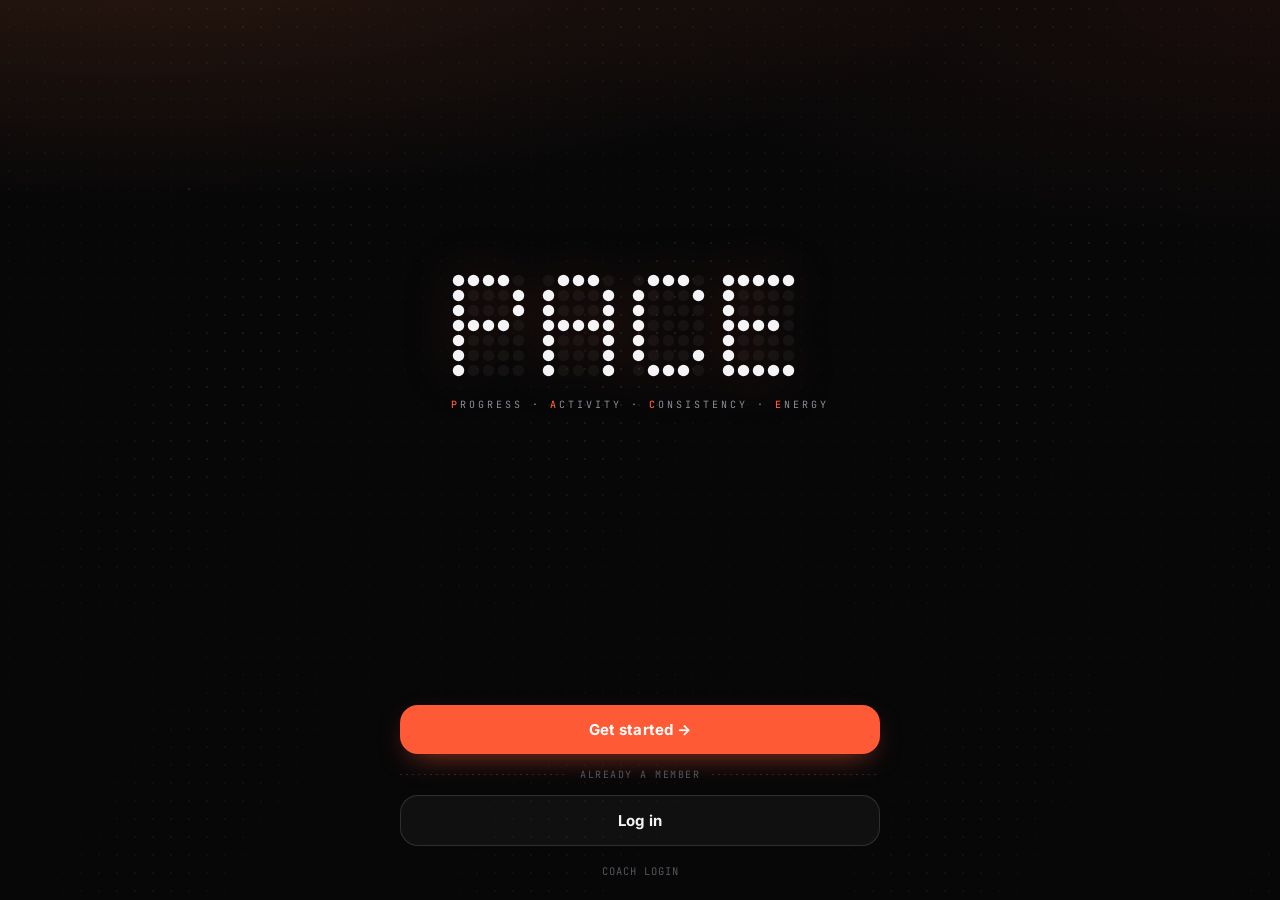
==== commit 27b5cc88: "Add files via upload" ====
--- a/app.html
+++ b/app.html
@@ -15,7 +15,7 @@
 <link rel="preconnect" href="https://fonts.googleapis.com">
 <link rel="preconnect" href="https://fonts.gstatic.com" crossorigin>
 <link href="https://fonts.googleapis.com/css2?family=Inter:wght@400;500;600;700;800&family=JetBrains+Mono:wght@400;500;600&display=swap" rel="stylesheet">
-<link rel="stylesheet" href="pace-ui.css?v=5">
+<link rel="stylesheet" href="pace-ui.css?v=6">
 <style>
 /* ── pages ── */
 .page{display:none;padding:calc(var(--safe-top) + 18px) 16px calc(var(--safe-bot) + 110px);}
@@ -273,6 +273,48 @@
 .act-react span.on{background:var(--acc-dim);}
 .act-list .btn{justify-content:flex-start;margin-bottom:8px;font-weight:600;}
 
+/* kitchen */
+.icon-btn{width:44px;height:44px;border-radius:14px;flex-shrink:0;background:var(--card2);border:1px solid var(--border2);display:flex;align-items:center;justify-content:center;
+  cursor:pointer;position:relative;color:var(--text);}
+.icon-btn svg{width:21px;height:21px;stroke:currentColor;fill:none;stroke-width:1.7;stroke-linecap:round;stroke-linejoin:round;}
+.icon-btn:active{transform:scale(.95);}
+.icon-btn .badge{position:absolute;top:-5px;right:-5px;min-width:18px;height:18px;padding:0 5px;border-radius:9px;background:var(--acc);color:#fff;
+  font-family:var(--mono);font-size:10px;display:none;align-items:center;justify-content:center;box-shadow:0 0 10px rgba(255,90,54,.6);}
+.icon-btn .badge.show{display:flex;}
+.tb-left{display:flex;align-items:center;gap:12px;}
+.k-row{display:flex;align-items:center;gap:12px;padding:12px 12px 12px 14px;margin-bottom:8px;background:rgba(15,15,18,.92);border:1px solid var(--border);border-radius:var(--r-md);}
+.k-row.low{border-color:var(--acc-line);}
+.k-row.empty-q{opacity:.55;}
+.k-emo{width:38px;height:38px;border-radius:12px;background:rgba(255,255,255,.04);border:1px solid var(--border);display:flex;align-items:center;justify-content:center;font-size:19px;flex-shrink:0;}
+.k-body{flex:1;min-width:0;cursor:pointer;}
+.k-name{font-size:15px;font-weight:600;white-space:nowrap;overflow:hidden;text-overflow:ellipsis;}
+.k-sub{font-family:var(--mono);font-size:10.5px;color:var(--text2);margin-top:3px;display:flex;align-items:center;gap:8px;}
+.k-sub .lowtag{color:var(--acc);}
+.k-fill{display:grid;grid-template-columns:repeat(10,1fr);gap:2px;margin-top:7px;max-width:120px;}
+.k-fill i{height:4px;border-radius:2px;background:rgba(255,255,255,.08);}
+.k-fill i.on{background:var(--green);} .k-row.low .k-fill i.on{background:var(--acc);}
+.k-qty{display:flex;align-items:center;gap:6px;flex-shrink:0;}
+.k-qty .q{font-family:var(--mono);font-size:13px;font-weight:600;min-width:62px;text-align:center;}
+.k-qty button{width:32px;height:32px;border-radius:10px;background:var(--card2);border:1px solid var(--border2);font-size:17px;font-weight:700;color:var(--text);}
+.k-qty button:active{border-color:var(--acc-line);}
+.n-row{display:flex;align-items:center;gap:12px;padding:12px 14px;margin-bottom:8px;background:rgba(15,15,18,.92);border:1px solid var(--border);border-radius:var(--r-md);}
+.n-row .st{width:26px;height:26px;border-radius:50%;display:flex;align-items:center;justify-content:center;font-size:12px;font-weight:800;flex-shrink:0;}
+.n-row.ok .st{background:rgba(61,220,132,.12);color:var(--green);border:1px solid rgba(61,220,132,.3);}
+.n-row.short .st{background:rgba(255,214,10,.1);color:var(--yellow);border:1px solid rgba(255,214,10,.3);}
+.n-row.missing .st{background:rgba(255,90,90,.1);color:var(--red);border:1px solid rgba(255,90,90,.3);}
+.n-row .nm{flex:1;min-width:0;}
+.n-row .nm b{display:block;font-size:14.5px;font-weight:600;}
+.n-row .nm span{font-family:var(--mono);font-size:10.5px;color:var(--text2);}
+.n-row .buy{font-family:var(--mono);font-size:11px;text-align:right;white-space:nowrap;}
+.n-row.ok .buy{color:var(--green);} .n-row.short .buy{color:var(--yellow);} .n-row.missing .buy{color:var(--red);}
+.n-row.bought{opacity:.5;} .n-row.bought .nm b{text-decoration:line-through;}
+.n-row .check{--ring:var(--green);}
+.n-row .check.done{background:var(--green);border-color:var(--green);}
+.range{display:flex;gap:6px;margin-bottom:12px;}
+.k-chips{display:flex;flex-wrap:wrap;gap:6px;margin-bottom:16px;}
+.k-chips .chip{text-transform:none;letter-spacing:0;font-family:var(--sans);font-size:12.5px;}
+.unit-row{display:grid;grid-template-columns:1fr 120px;gap:10px;}
+
 /* habit editor */
 .icons{display:flex;flex-wrap:wrap;gap:8px;margin-bottom:14px;}
 .icons span{width:42px;height:42px;border-radius:12px;display:flex;align-items:center;justify-content:center;font-size:20px;cursor:pointer;
@@ -363,9 +405,23 @@
 
 <!-- ═════════ DIET ═════════ -->
 <div class="page scroll" id="page-diet">
-  <div class="topbar"><div><div class="greeting" id="diet-greet">Nutrition</div><div class="title" id="diet-title">Today's Plan</div></div></div>
+  <div class="topbar"><div class="tb-left">
+    <div class="icon-btn" id="fridge-btn" onclick="openKitchen()" aria-label="Kitchen">
+      <svg viewBox="0 0 24 24"><rect x="5" y="2.5" width="14" height="19" rx="2.5"/><path d="M5 10h14M8.5 6v1.5M8.5 13v3"/></svg>
+      <span class="badge" id="fridge-badge"></span></div>
+    <div><div class="greeting" id="diet-greet">Nutrition</div><div class="title" id="diet-title">Today's Plan</div></div></div></div>
   <div class="date-strip" id="date-strip"></div>
   <div id="diet-content"></div>
+</div>
+
+<!-- ═════════ KITCHEN ═════════ -->
+<div class="page scroll" id="page-kitchen">
+  <div class="topbar"><div class="tb-left">
+    <div class="icon-btn" onclick="switchPage('diet')" aria-label="Back"><svg viewBox="0 0 24 24"><path d="M15 18l-6-6 6-6"/></svg></div>
+    <div><div class="greeting">Groceries at home</div><div class="title">Kitchen</div></div></div>
+    <button class="btn acc sm" onclick="openAddItem()">+ Add</button></div>
+  <div class="seg-tabs" id="k-tabs"><div data-t="stock" class="on">In stock</div><div data-t="needs">Needs</div><div data-t="shop">Shopping</div></div>
+  <div id="k-content"></div>
 </div>
 
 <!-- ═════════ PROGRESS ═════════ -->
@@ -415,8 +471,9 @@
     <svg viewBox="0 0 24 24"><path d="M21 15a2 2 0 01-2 2H7l-4 4V5a2 2 0 012-2h14a2 2 0 012 2z"/></svg><span>Coach</span></div>
 </nav>
 
-<script src="pace-ui.js?v=5"></script>
-<script src="nutrition.js?v=5"></script>
+<script src="pace-ui.js?v=6"></script>
+<script src="nutrition.js?v=6"></script>
+<script src="kitchen-core.js?v=6"></script>
 <script>
 (function () {
   const P = PACE, esc = P.esc, rest = P.rest, rpc = P.rpc, DAYS = P.DAYS, DS = P.DAYS_SHORT, MONTHS = P.MONTHS;
@@ -436,7 +493,7 @@
   let viewDOW = DOW, dietDate = new Date(NOW), sleepVal = 7;
   let currentPage = 'habits';
 
-  const ATH_COLS = 'id,name,phone,email,goal,current_weight,target_weight,height,age,dob,gender,workout_preference,diet_preference,workout_plan,diet_plan,habit_list,status,trainer_id,goal_date,created_at';
+  const ATH_COLS = 'id,name,phone,email,goal,current_weight,target_weight,height,age,dob,gender,workout_preference,diet_preference,workout_plan,diet_plan,habit_list,status,trainer_id,goal_date,created_at,kitchen_reminder';
 
   document.querySelectorAll('.page').forEach(p => Array.from(p.children).forEach((c, i) => c.style.setProperty('--i', i)));
 
@@ -467,11 +524,13 @@
     if (TODAY_LOG.sleep_hours) sleepVal = parseFloat(TODAY_LOG.sleep_hours);
 
     await normalizeHabits();
+    await loadPantry();
     renderAll();
     const ld = document.getElementById('app-loader'); ld.classList.add('hide'); setTimeout(() => ld.remove(), 450);
     refreshPush(true);
     pollUnread(); setInterval(pollUnread, 20000);
     if (location.hash === '#messages') switchPage('messages');
+    if (location.hash === '#kitchen') { switchPage('diet'); openKitchen('needs'); }
   }
 
   async function saveLog(patch) {
@@ -899,10 +958,11 @@
   window.toggleMeal = async function (i) {
     const log = logFor(dietDate);
     if (!log) { P.toast('No log for that day'); return; }
-    const dl = { ...(log.diet_log || {}) }; dl.eaten = { ...(dl.eaten || {}) };
+    const dl = { ...(log.diet_log || {}) }; dl.eaten = { ...(dl.eaten || {}) }; dl.taken = { ...(dl.taken || {}) };
     dl.eaten[i] = !dl.eaten[i]; if (!dl.eaten[i]) delete dl.eaten[i];
+    const m = dayPlan(dietDate).meals[i];
+    const kitchenMsg = dl.eaten[i] ? takeFromKitchen(m, dl, i) : putBackInKitchen(dl, i);
     log.diet_log = dl;
-    const m = dayPlan(dietDate).meals[i];
     const prev = +(document.getElementById('kcal-mx')?.dataset.v || 0);
     renderDiet();
     const k = document.getElementById('kcal-mx'), to = +k.dataset.v;
@@ -911,6 +971,7 @@
     const chk = document.querySelector(`.meal[data-i="${i}"] .check`); if (chk) P.pulse(chk, 'pop');
     if (dl.eaten[i]) { P.floatText(k, `+${m.calories || 0} kcal`); if (navigator.vibrate) navigator.vibrate([10, 30, 10]); }
     else P.floatText(k, `−${m.calories || 0} kcal`, 'var(--text2)');
+    if (kitchenMsg) setTimeout(() => P.toast(kitchenMsg, dl.eaten[i] ? '' : 'success'), 350);
     try { await rest(`daily_logs?id=eq.${log.id}`, { method: 'PATCH', body: JSON.stringify({ diet_log: dl }) }); }
     catch (e) { P.toast('Could not save — check internet', 'error'); }
   };
@@ -959,6 +1020,254 @@
     `);
   };
 
+  // ═════════ KITCHEN ═════════
+  const K = PaceKitchen;
+  let PANTRY = [], kitchenTab = 'stock', needsDays = 1, boughtNow = new Set();
+  const saveTimers = {};
+  async function loadPantry() {
+    try { PANTRY = await rest(`pantry_items?athlete_id=eq.${ATHLETE.id}&order=name.asc`) || []; } catch (e) { PANTRY = []; }
+    renderFridgeBadge();
+  }
+  const pItem = key => PANTRY.find(p => p.key === key);
+  function savePantry(p, immediate) {
+    clearTimeout(saveTimers[p.id]);
+    const go = () => rest(`pantry_items?id=eq.${p.id}`, { method: 'PATCH', body: JSON.stringify({ qty: p.qty, full_qty: p.full_qty, name: p.name, unit: p.unit, updated_at: new Date().toISOString() }) })
+      .catch(() => P.toast('Kitchen not saved — check internet', 'error'));
+    if (immediate) go(); else saveTimers[p.id] = setTimeout(go, 600);
+  }
+  async function addToKitchen(key, name, unit, category, amt) {
+    const ex = pItem(key);
+    if (ex) { ex.qty = +ex.qty + amt; ex.full_qty = Math.max(+ex.full_qty, ex.qty); savePantry(ex, true); return ex; }
+    const row = { athlete_id: ATHLETE.id, key, name, unit, category, qty: amt, full_qty: amt };
+    const temp = { ...row, id: 'tmp' + Date.now() }; PANTRY.push(temp);
+    try { const r = await rest('pantry_items', { method: 'POST', headers: { Prefer: 'return=representation' }, body: JSON.stringify(row) }); Object.assign(temp, r[0]); }
+    catch (e) { PANTRY = PANTRY.filter(x => x !== temp); P.toast('Could not add — check internet', 'error'); }
+    return temp;
+  }
+  const label = (p, amt) => `${K.fmt(amt, p.unit)} ${p.name.toLowerCase()}`;
+
+  // Ticking a meal takes its ingredients out of the kitchen; un-ticking puts back exactly what was taken
+  function takeFromKitchen(meal, dl, i) {
+    const { need } = K.mealNeeds(meal, PANTRY), taken = {}, parts = [], low = [];
+    Object.entries(need).forEach(([key, amt]) => {
+      const p = pItem(key); if (!p || +p.qty <= 0) return;
+      const t = Math.min(+p.qty, amt); p.qty = Math.round((+p.qty - t) * 100) / 100; taken[p.id] = t;
+      parts.push('−' + label(p, t)); if (t < amt) low.push(p.name);
+      savePantry(p);
+    });
+    if (Object.keys(taken).length) dl.taken[i] = taken;
+    renderFridgeBadge();
+    if (!parts.length) return '';
+    return `Kitchen: ${parts.slice(0, 3).join(', ')}${parts.length > 3 ? ` +${parts.length - 3} more` : ''}${low.length ? ` · ran out of ${low.join(', ')}` : ''}`;
+  }
+  function putBackInKitchen(dl, i) {
+    const taken = dl.taken[i]; delete dl.taken[i];
+    if (!taken) return '';
+    const parts = [];
+    Object.entries(taken).forEach(([id, amt]) => { const p = PANTRY.find(x => x.id === id); if (!p) return; p.qty = +p.qty + amt; parts.push('+' + label(p, amt)); savePantry(p); });
+    renderFridgeBadge();
+    return parts.length ? `Back in kitchen: ${parts.slice(0, 3).join(', ')}${parts.length > 3 ? '…' : ''}` : '';
+  }
+
+  // Needs for the next N days starting tomorrow
+  function needsRange(days) {
+    const meals = [];
+    for (let d = 1; d <= days; d++) { const dt = new Date(NOW); dt.setDate(dt.getDate() + d); const pl = dayPlan(dt); if (pl && pl.meals) meals.push(...pl.meals); }
+    const r = K.needsForMeals(meals, PANTRY);
+    return { rows: K.compare(r.need, PANTRY), untracked: r.untracked };
+  }
+  function renderFridgeBadge() {
+    const b = document.getElementById('fridge-badge'); if (!b) return;
+    const n = Object.keys(ATHLETE.diet_plan || {}).length ? needsRange(1).rows.filter(r => r.status !== 'ok').length : 0;
+    b.textContent = n; b.classList.toggle('show', n > 0);
+  }
+
+  window.openKitchen = function (tab) { if (tab) kitchenTab = tab; switchPage('kitchen'); };
+  document.querySelectorAll('#k-tabs div').forEach(t => t.onclick = () => { kitchenTab = t.dataset.t; renderKitchen(); });
+
+  function renderKitchen() {
+    document.querySelectorAll('#k-tabs div').forEach(t => t.classList.toggle('on', t.dataset.t === kitchenTab));
+    const box = document.getElementById('k-content');
+    if (kitchenTab === 'stock') box.innerHTML = stockHTML();
+    else if (kitchenTab === 'needs') box.innerHTML = needsHTML();
+    else box.innerHTML = shopHTML();
+    box.querySelectorAll(':scope > *').forEach((c, i) => { c.style.setProperty('--i', i); c.style.animation = 'rise .45s cubic-bezier(.16,1,.3,1) both'; c.style.animationDelay = (i * 30) + 'ms'; });
+  }
+  const rangeChips = () => `<div class="range">${[[1, 'Tomorrow'], [3, 'Next 3 days'], [7, 'Week']].map(([d, l]) => `<span class="chip ${needsDays === d ? 'on' : ''}" onclick="setNeedsDays(${d})">${l}</span>`).join('')}</div>`;
+  window.setNeedsDays = d => { needsDays = d; renderKitchen(); };
+
+  function stockHTML() {
+    const soon = needsRange(2).rows;
+    const lowKeys = new Set(soon.filter(r => r.status !== 'ok').map(r => r.key));
+    const lowCount = PANTRY.filter(p => lowKeys.has(p.key)).length;
+    let html = `<section class="w"><div class="w-head"><span class="wl"><b>01</b>In stock</span><span class="wl" style="color:${lowCount ? 'var(--acc)' : 'var(--green)'}">${lowCount ? lowCount + ' running low' : 'all good'}</span></div>
+      <div style="display:flex;align-items:flex-end;justify-content:space-between;gap:10px">${P.matrix(PANTRY.filter(p => +p.qty > 0).length, 6.2)}
+      <div class="big-sub" style="text-align:right;line-height:1.6">items at home<br><span style="color:var(--text3)">ticking a meal takes them out</span></div></div></section>`;
+    if (!PANTRY.length) return html + P.empty('Your kitchen is empty', 'Tap <b style="color:var(--acc)">+ Add</b> and pick foods from your diet — then ticking meals keeps the count for you.');
+    const groups = {};
+    PANTRY.forEach(p => (groups[p.category] = groups[p.category] || []).push(p));
+    Object.keys(K.CATS).filter(c => groups[c]).forEach((c, gi) => {
+      html += `<div class="sec">${String(gi + 2).padStart(2, '0')} · ${K.CATS[c]}</div>`;
+      groups[c].sort((a, b) => a.name.localeCompare(b.name)).forEach(p => {
+        const low = lowKeys.has(p.key), fill = +p.full_qty > 0 ? Math.round(Math.min(1, +p.qty / +p.full_qty) * 10) : 0;
+        html += `<div class="k-row${low ? ' low' : ''}${+p.qty <= 0 ? ' empty-q' : ''}" data-id="${p.id}">
+          <div class="k-emo">${K.byKey[p.key]?.emoji || '🛒'}</div>
+          <div class="k-body" onclick="editItem('${p.id}')"><div class="k-name">${esc(p.name)}</div>
+            <div class="k-sub">${low ? '<span class="lowtag">● LOW FOR TOMORROW</span>' : +p.qty <= 0 ? 'out' : 'in stock'}</div>
+            <div class="k-fill">${P.pips(10, fill)}</div></div>
+          <div class="k-qty"><button onclick="bump('${p.id}',-1)">−</button><span class="q" id="q-${p.id}">${K.fmt(p.qty, p.unit)}</span><button onclick="bump('${p.id}',1)">+</button></div>
+        </div>`;
+      });
+    });
+    return html;
+  }
+  window.bump = function (id, dir) {
+    const p = PANTRY.find(x => x.id === id); if (!p) return;
+    p.qty = Math.max(0, Math.round((+p.qty + dir * K.step(p.unit)) * 100) / 100);
+    if (dir > 0) p.full_qty = Math.max(+p.full_qty, p.qty);
+    const q = document.getElementById('q-' + id); if (q) { q.textContent = K.fmt(p.qty, p.unit); P.pulse(q); }
+    const row = document.querySelector(`.k-row[data-id="${id}"] .k-fill`);
+    if (row) row.innerHTML = P.pips(10, +p.full_qty > 0 ? Math.round(Math.min(1, p.qty / p.full_qty) * 10) : 0);
+    if (navigator.vibrate) navigator.vibrate(6);
+    savePantry(p); renderFridgeBadge();
+  };
+
+  function needsHTML() {
+    const { rows, untracked } = needsRange(needsDays);
+    const toBuy = rows.filter(r => r.status !== 'ok').length;
+    const from = new Date(NOW); from.setDate(from.getDate() + 1);
+    const to = new Date(NOW); to.setDate(to.getDate() + needsDays);
+    const span = needsDays === 1 ? `${DAYS[from.getDay()]} ${from.getDate()} ${MONTHS[from.getMonth()]}` : `${from.getDate()} ${MONTHS[from.getMonth()]} – ${to.getDate()} ${MONTHS[to.getMonth()]}`;
+    let html = rangeChips() + `<section class="w"><div class="w-head"><span class="wl"><b>01</b>${span}</span><span class="wl">${rows.length} ingredients</span></div>
+      <div style="display:flex;align-items:flex-end;justify-content:space-between;gap:10px">
+        <div style="color:${toBuy ? 'var(--acc)' : 'var(--green)'}">${P.matrix(toBuy, 6.2)}</div>
+        <div class="big-sub" style="text-align:right;line-height:1.6">${toBuy ? 'things to buy' : 'you have everything ✓'}<br><span style="color:var(--text3)">${rows.length - toBuy} ready at home</span></div></div>
+      <div class="pips ${toBuy ? 'acc' : 'green'} sweep" style="margin-top:14px">${P.pips(Math.max(rows.length, 1), rows.length - toBuy)}</div>
+      ${toBuy ? `<button class="btn acc" style="margin-top:16px" onclick="kitchenTab='shop';renderKitchen()">Open shopping list →</button>` : ''}</section>`;
+    if (!rows.length) return html + P.empty('No meal plan for these days');
+    html += `<div class="sec">02 · Ingredients</div>` + rows.map(r => `<div class="n-row ${r.status}">
+      <div class="st">${r.status === 'ok' ? '✓' : r.status === 'short' ? '!' : '✕'}</div>
+      <div class="nm"><b>${r.emoji} ${esc(r.name)}</b><span>need ${K.fmt(r.need, r.unit)} · have ${K.fmt(r.have, r.unit)}</span></div>
+      <div class="buy">${r.status === 'ok' ? 'READY' : 'BUY ' + K.fmt(K.buyAmount(r.short, r.unit), r.unit)}</div></div>`).join('');
+    if (untracked.length) html += `<div class="note">Not counted (made fresh / no fixed amount): ${esc(untracked.slice(0, 8).join(', '))}${untracked.length > 8 ? '…' : ''}</div>`;
+    return html;
+  }
+
+  function shopList() { return needsRange(needsDays).rows.filter(r => r.status !== 'ok' || boughtNow.has(r.key)); }
+  function shopHTML() {
+    const list = shopList();
+    const kr = ATHLETE.kitchen_reminder || { on: true, time: '16:00' };
+    let html = rangeChips();
+    if (!list.length) html += `<section class="w" style="text-align:center"><div style="color:var(--green);display:flex;justify-content:center;margin:6px 0 12px">${P.matrix(0, 6)}</div>
+      <div class="hero-title" style="font-size:18px">Nothing to buy</div><div class="hero-note" style="margin:0">Your kitchen covers ${needsDays === 1 ? "tomorrow's" : 'these'} meals.</div></section>`;
+    else {
+      html += `<section class="w"><div class="w-head"><span class="wl"><b>01</b>Shopping list</span><span class="wl">${list.filter(r => !boughtNow.has(r.key)).length} left</span></div>
+        <div class="note" style="margin:0 0 4px">Tick items as you buy them — they go straight into your kitchen.</div></section>`;
+      html += list.map(r => { const b = boughtNow.has(r.key), amt = K.buyAmount(r.short, r.unit) || K.buyAmount(r.need, r.unit);
+        return `<div class="n-row ${b ? 'ok bought' : r.status}" data-k="${r.key}">
+          <div class="check${b ? ' done' : ''}" onclick="${b ? '' : `boughtItem('${r.key}')`}">${b ? '✓' : ''}</div>
+          <div class="nm"><b>${r.emoji} ${esc(r.name)}</b><span>${b ? 'added to kitchen' : `short ${K.fmt(r.short, r.unit)} · have ${K.fmt(r.have, r.unit)}`}</span></div>
+          <div class="buy">${b ? 'IN KITCHEN' : K.fmt(amt, r.unit)}</div></div>`; }).join('');
+      html += `<button class="btn ghost" style="margin-top:6px" onclick="shareList()">
+        <svg viewBox="0 0 24 24" style="width:18px;height:18px;fill:#25D366"><path d="M12 2a10 10 0 00-8.6 15.1L2 22l5-1.3A10 10 0 1012 2zm5.3 14.1c-.2.6-1.3 1.2-1.8 1.2-.5.1-1 .2-3.4-.7-2.8-1.1-4.6-4-4.8-4.2-.1-.2-1.1-1.5-1.1-2.9s.7-2 1-2.3c.2-.3.5-.3.7-.3h.5c.2 0 .4 0 .6.5l.8 2c.1.2.1.4 0 .5l-.3.5-.4.4c-.1.1-.3.3-.1.6.2.3.7 1.2 1.6 1.9 1.1 1 2 1.3 2.3 1.4.3.1.5.1.6-.1l.9-1c.2-.3.4-.2.6-.1l1.9.9c.3.1.5.2.5.3.1.1.1.7-.1 1.3z"/></svg>
+        Share list on WhatsApp</button>`;
+    }
+    html += `<div class="sec">Daily kitchen check</div>
+      <div class="w"><div class="set-row" style="padding-top:0"><div><div class="t">Remind me what to buy</div><div class="s">Only if something for tomorrow's meals is missing</div></div>
+        <div class="switch ${kr.on ? 'on' : ''}" onclick="setKitchenReminder(!this.classList.contains('on'), null)"></div></div>
+        <div style="display:flex;align-items:center;gap:12px;margin-top:14px;${kr.on ? '' : 'opacity:.4;pointer-events:none'}">
+          <span class="mono muted" style="font-size:11px;letter-spacing:1px">TIME</span>
+          <input class="input" type="time" value="${kr.time || '16:00'}" onchange="setKitchenReminder(true, this.value)" style="flex:1"></div>
+        ${kr.on && !pushOn() ? `<button class="btn acc" style="margin-top:14px" onclick="askReminders()">Turn on notifications</button>` : ''}</div>`;
+    return html;
+  }
+  window.boughtItem = async function (key) {
+    const r = needsRange(needsDays).rows.find(x => x.key === key); if (!r) return;
+    const amt = K.buyAmount(r.short, r.unit) || K.buyAmount(r.need, r.unit);
+    const cat = K.byKey[key]?.cat || r.cat || 'other';
+    boughtNow.add(key);
+    const row = document.querySelector(`.n-row[data-k="${key}"] .check`); if (row) { row.classList.add('done'); row.textContent = '✓'; P.pulse(row, 'pop'); }
+    if (navigator.vibrate) navigator.vibrate(10);
+    await addToKitchen(key, r.name, r.unit, cat, amt);
+    P.toast(`+${K.fmt(amt, r.unit)} ${r.name.toLowerCase()} in kitchen`, 'success');
+    renderFridgeBadge(); setTimeout(renderKitchen, 450);
+  };
+  window.shareList = function () {
+    const list = shopList().filter(r => !boughtNow.has(r.key));
+    const when = needsDays === 1 ? 'tomorrow' : needsDays === 3 ? 'next 3 days' : 'this week';
+    const txt = `🛒 PACE shopping list (${when})\n\n` + list.map(r => `• ${r.name} — ${K.fmt(K.buyAmount(r.short, r.unit) || K.buyAmount(r.need, r.unit), r.unit)}`).join('\n');
+    window.open('https://wa.me/?text=' + encodeURIComponent(txt), '_blank');
+  };
+  window.setKitchenReminder = async function (on, time) {
+    const kr = { ...(ATHLETE.kitchen_reminder || { on: true, time: '16:00' }) };
+    kr.on = on; if (time) kr.time = time;
+    await saveAthlete({ kitchen_reminder: kr });
+    P.toast(kr.on ? `Kitchen check at ${P.fmt12(kr.time)} 🔔` : 'Kitchen check off', kr.on ? 'success' : '');
+    renderKitchen();
+  };
+
+  // ── add / edit items
+  const UNITS = [['pcs', 'pieces'], ['g', 'grams'], ['kg', 'kg'], ['ml', 'ml'], ['L', 'litres'], ['scoop', 'scoops'], ['sachet', 'sachets'], ['slice', 'slices'], ['packet', 'packets']];
+  const toBase = (v, u) => u === 'kg' ? [v * 1000, 'g'] : u === 'L' ? [v * 1000, 'ml'] : [v, u];
+  const niceUnit = (amt, u) => u === 'g' && amt >= 1000 ? 'kg' : u === 'ml' && amt >= 1000 ? 'L' : u;
+  window.openAddItem = function (preset) {
+    const week = needsRange(7).rows.map(r => r.key);
+    const suggest = [...new Set(week)].filter(k => K.byKey[k]).slice(0, 18);
+    let sel = preset ? K.byKey[preset] : null;
+    const sh = P.openSheet(`<div class="sheet-title">Add to kitchen</div><div class="sheet-sub">What did you buy? It adds to what you already have.</div>
+      ${suggest.length ? `<label class="label">From your diet plan</label><div class="k-chips" id="ai-chips">${suggest.map(k => `<span class="chip ${pItem(k) ? '' : ''}" data-k="${k}">${K.byKey[k].emoji} ${K.byKey[k].name}${pItem(k) ? ' ✓' : ''}</span>`).join('')}</div>` : ''}
+      <div class="field"><label class="label">Item</label><input class="input" id="ai-name" placeholder="e.g. Banana, Makhana, Coffee" list="ai-list" autocomplete="off">
+        <datalist id="ai-list">${K.CATALOG.filter((c, i, a) => a.findIndex(x => x.key === c.key) === i).map(c => `<option value="${c.name}">`).join('')}</datalist></div>
+      <div class="unit-row"><div class="field"><label class="label">How much</label><input class="input" type="number" inputmode="decimal" id="ai-qty" placeholder="6"></div>
+        <div class="field"><label class="label">Unit</label><select class="input" id="ai-unit">${UNITS.map(([v, l]) => `<option value="${v}">${l}</option>`).join('')}</select></div></div>
+      <button class="btn acc" id="ai-go">Add to kitchen</button>`);
+    const name = sh.querySelector('#ai-name'), qty = sh.querySelector('#ai-qty'), unit = sh.querySelector('#ai-unit');
+    const pick = e => {
+      sel = e; name.value = e.name; const ex = pItem(e.key);
+      unit.value = ex ? niceUnit(+ex.qty, ex.unit) === 'kg' || niceUnit(+ex.qty, ex.unit) === 'L' ? niceUnit(+ex.qty, ex.unit) : ex.unit : e.unit === 'g' && e.def >= 50 && e.cat === 'grains' ? 'kg' : e.unit;
+      sh.querySelectorAll('#ai-chips .chip').forEach(c => c.classList.toggle('on', c.dataset.k === e.key)); qty.focus();
+    };
+    sh.querySelectorAll('#ai-chips .chip').forEach(c => c.onclick = () => pick(K.byKey[c.dataset.k]));
+    name.addEventListener('change', () => { const e = K.CATALOG.find(c => c.name.toLowerCase() === name.value.trim().toLowerCase()); if (e) pick(e); else sel = null; });
+    if (sel) pick(sel);
+    sh.querySelector('#ai-go').onclick = async () => {
+      const n = name.value.trim(), q = parseFloat(qty.value);
+      if (!n) return P.toast('Type what you bought', 'error');
+      if (!q || q <= 0) return P.toast('Enter how much', 'error');
+      const [amt, base] = toBase(q, unit.value);
+      const e = sel && sel.name.toLowerCase() === n.toLowerCase() ? sel : K.CATALOG.find(c => c.name.toLowerCase() === n.toLowerCase());
+      const key = e ? e.key : 'c:' + n.toLowerCase().replace(/\s+/g, '_');
+      const ex = pItem(key);
+      if (ex && ex.unit !== base) return P.toast(`${ex.name} is counted in ${ex.unit} — use that unit`, 'error');
+      P.closeSheet();
+      await addToKitchen(key, e ? e.name : n.replace(/^./, c => c.toUpperCase()), base, e ? e.cat : 'other', amt);
+      P.toast(`+${K.fmt(amt, base)} ${n.toLowerCase()} in kitchen`, 'success');
+      kitchenTab = 'stock'; renderKitchen(); renderFridgeBadge();
+      const row = document.querySelector(`.k-row[data-id="${pItem(key)?.id}"]`); if (row) P.pulse(row, 'glow');
+    };
+  };
+  window.editItem = function (id) {
+    const p = PANTRY.find(x => x.id === id); if (!p) return;
+    const u = niceUnit(+p.qty, p.unit), shown = u === 'kg' || u === 'L' ? +p.qty / 1000 : +p.qty;
+    const units = p.unit === 'g' ? [['g', 'grams'], ['kg', 'kg']] : p.unit === 'ml' ? [['ml', 'ml'], ['L', 'litres']] : [[p.unit, p.unit]];
+    const sh = P.openSheet(`<div class="sheet-title">${K.byKey[p.key]?.emoji || '🛒'} ${esc(p.name)}</div><div class="sheet-sub">Set exactly how much you have now.</div>
+      <div class="unit-row"><div class="field"><label class="label">Amount</label><input class="input" type="number" inputmode="decimal" id="ei-qty" value="${Math.round(shown * 100) / 100}"></div>
+        <div class="field"><label class="label">Unit</label><select class="input" id="ei-unit">${units.map(([v, l]) => `<option value="${v}" ${v === u ? 'selected' : ''}>${l}</option>`).join('')}</select></div></div>
+      <button class="btn acc" id="ei-save">Save</button>
+      <button class="btn danger" id="ei-del" style="margin-top:10px">Remove from kitchen</button>`);
+    sh.querySelector('#ei-save').onclick = () => {
+      const q = parseFloat(sh.querySelector('#ei-qty').value); if (isNaN(q) || q < 0) return P.toast('Enter an amount', 'error');
+      const [amt] = toBase(q, sh.querySelector('#ei-unit').value);
+      p.qty = amt; if (amt > +p.full_qty || amt === 0) p.full_qty = Math.max(amt, +p.full_qty && amt ? +p.full_qty : amt);
+      savePantry(p, true); P.closeSheet(); renderKitchen(); renderFridgeBadge();
+    };
+    sh.querySelector('#ei-del').onclick = async () => {
+      if (!confirm(`Remove ${p.name} from your kitchen?`)) return;
+      P.closeSheet(); PANTRY = PANTRY.filter(x => x !== p); renderKitchen(); renderFridgeBadge();
+      rest(`pantry_items?id=eq.${p.id}`, { method: 'DELETE' }).catch(() => P.toast('Could not remove', 'error'));
+    };
+  };
+
   // ═════════ PROGRESS ═════════
   function lastNDays(n) { return Array.from({ length: n }, (_, i) => { const d = new Date(); d.setDate(d.getDate() - (n - 1) + i); return d; }); }
   function renderProgress() {
@@ -1320,19 +1629,20 @@
   window.switchPage = function (name) {
     const next = document.getElementById('page-' + name), cur = document.querySelector('.page.active');
     if (cur === next) { next.scrollTo({ top: 0, behavior: 'smooth' }); return; }
-    document.querySelectorAll('.dock-item').forEach(d => d.classList.toggle('active', d.dataset.page === name));
+    document.querySelectorAll('.dock-item').forEach(d => d.classList.toggle('active', d.dataset.page === (name === 'kitchen' ? 'diet' : name)));
     cur && cur.classList.remove('active');
     next.scrollTop = 0; next.classList.add('active');
     currentPage = name;
     document.getElementById('composer').classList.toggle('show', name === 'messages');
     clearInterval(chatTimer);
     if (name === 'messages') { sizeComposer(); loadMessages(true); chatTimer = setInterval(() => loadMessages(false), 5000); }
-    if (name === 'diet') { renderDiet(); requestAnimationFrame(() => centerStrip(false)); }
+    if (name === 'diet') { renderDiet(); renderFridgeBadge(); requestAnimationFrame(() => centerStrip(false)); }
+    if (name === 'kitchen') renderKitchen();
     if (name === 'habits') renderHabitsPage();
     if (name === 'progress') renderProgress();
     if (navigator.vibrate) navigator.vibrate(6);
   };
-  navigator.serviceWorker?.addEventListener('message', e => { if (e.data && e.data.type === 'open') switchPage('habits'); });
+  navigator.serviceWorker?.addEventListener('message', e => { if (e.data && e.data.type === 'open') { if (String(e.data.url).includes('#kitchen')) { switchPage('diet'); openKitchen('needs'); } else switchPage('habits'); } });
 
   init();
 })();
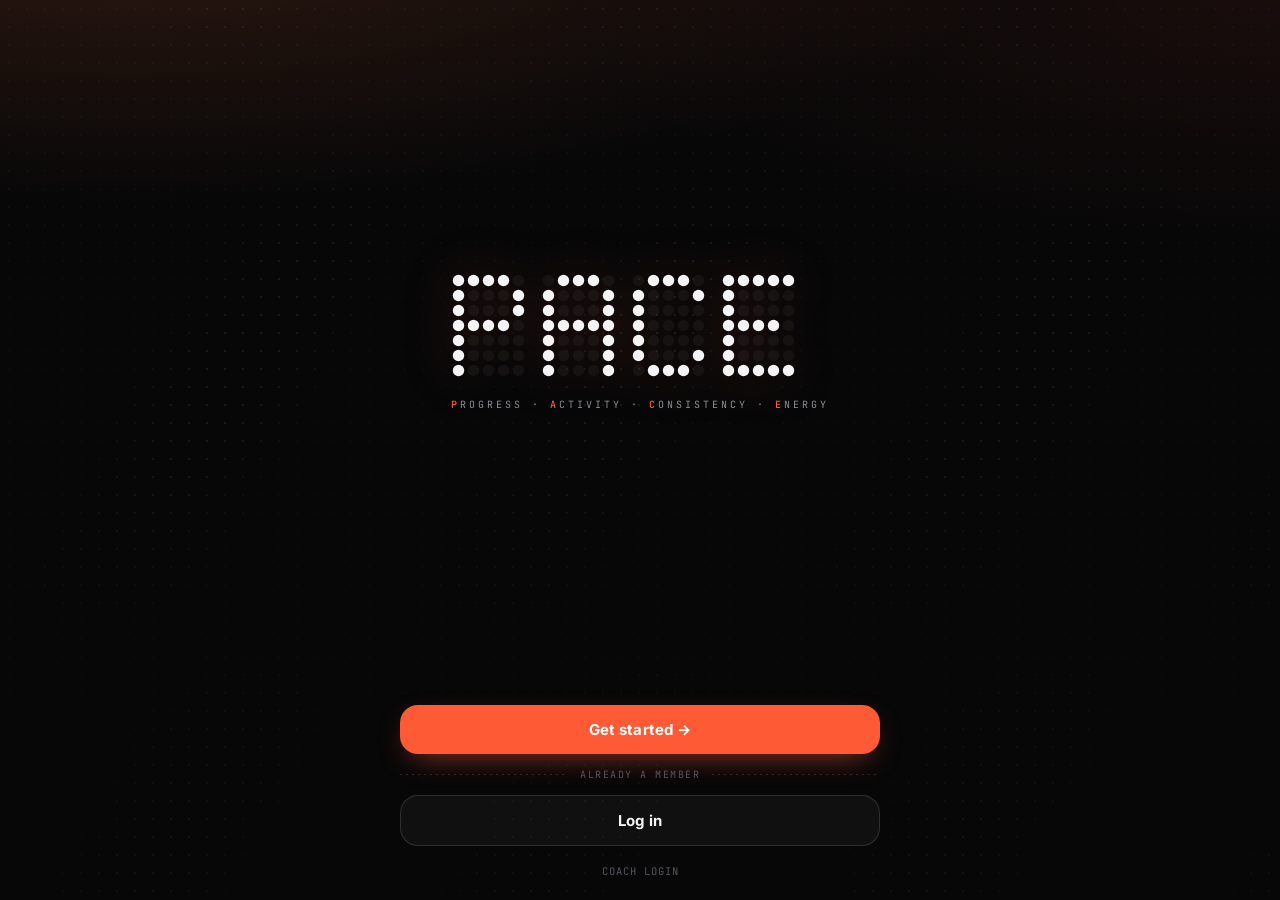
==== commit f3fedda6: "Add files via upload" ====
--- a/app.html
+++ b/app.html
@@ -15,7 +15,7 @@
 <link rel="preconnect" href="https://fonts.googleapis.com">
 <link rel="preconnect" href="https://fonts.gstatic.com" crossorigin>
 <link href="https://fonts.googleapis.com/css2?family=Inter:wght@400;500;600;700;800&family=JetBrains+Mono:wght@400;500;600&display=swap" rel="stylesheet">
-<link rel="stylesheet" href="pace-ui.css?v=6">
+<link rel="stylesheet" href="pace-ui.css?v=7">
 <style>
 /* ── pages ── */
 .page{display:none;padding:calc(var(--safe-top) + 18px) 16px calc(var(--safe-bot) + 110px);}
@@ -273,6 +273,27 @@
 .act-react span.on{background:var(--acc-dim);}
 .act-list .btn{justify-content:flex-start;margin-bottom:8px;font-weight:600;}
 
+/* train (diet-style, orange only) */
+.seg i.on-acc{background:var(--acc);}
+.trow{display:grid;grid-template-columns:30px 1fr 62px;align-items:center;gap:10px;margin-top:9px;}
+.trow .tl{font-family:var(--mono);font-size:10.5px;font-weight:600;color:var(--acc);}
+.trow .tv{font-family:var(--mono);font-size:10.5px;color:var(--text2);text-align:right;}
+.tbar{display:grid;grid-template-columns:repeat(20,1fr);gap:3px;}
+.tbar i{height:7px;border-radius:2px;background:rgba(255,255,255,.07);}
+.tbar i.on{background:var(--acc);}
+.sec .sec-count{order:3;font-size:10px;color:var(--text2);letter-spacing:1px;}
+.tl-orange .exi{position:relative;}
+.tl-orange .exi::before{content:'';position:absolute;left:-18px;top:24px;width:9px;height:9px;border-radius:50%;background:var(--bg);border:1.5px solid var(--text3);}
+.tl-orange .exi.done::before{background:var(--acc);border-color:var(--acc);}
+.tl-orange .exi.next::before{background:var(--acc);border-color:var(--acc);color:var(--acc);box-shadow:0 0 10px var(--acc);animation:breathe 2s ease-in-out infinite;}
+.tl-orange .exi .w{padding:15px;margin-bottom:8px;display:flex;gap:12px;align-items:flex-start;}
+.tl-orange .exi.done .w,.tl-orange .exi.next .w{border-color:var(--acc-line);}
+.tl-orange .exi.done .meal-name{color:var(--text2);}
+.tl-orange .exi .check{margin-top:2px;}
+.mc.o{border-color:var(--acc);color:var(--acc);}
+.mc.o2{border-color:rgba(255,90,54,.35);color:rgba(255,140,110,.9);}
+.mc.o3{border-color:var(--acc-line);color:var(--acc);background:var(--acc-dim);}
+
 /* kitchen */
 .icon-btn{width:44px;height:44px;border-radius:14px;flex-shrink:0;background:var(--card2);border:1px solid var(--border2);display:flex;align-items:center;justify-content:center;
   cursor:pointer;position:relative;color:var(--text);}
@@ -471,9 +492,10 @@
     <svg viewBox="0 0 24 24"><path d="M21 15a2 2 0 01-2 2H7l-4 4V5a2 2 0 012-2h14a2 2 0 012 2z"/></svg><span>Coach</span></div>
 </nav>
 
-<script src="pace-ui.js?v=6"></script>
-<script src="nutrition.js?v=6"></script>
-<script src="kitchen-core.js?v=6"></script>
+<script src="pace-ui.js?v=7"></script>
+<script src="nutrition.js?v=7"></script>
+<script src="kitchen-core.js?v=7"></script>
+<script src="train-core.js?v=7"></script>
 <script>
 (function () {
   const P = PACE, esc = P.esc, rest = P.rest, rpc = P.rpc, DAYS = P.DAYS, DS = P.DAYS_SHORT, MONTHS = P.MONTHS;
@@ -805,15 +827,18 @@
   })();
 
   // ═════════ SESSION CARD ═════════
+  const T = PaceTrain;
+  const bodyKg = () => { const l = LOGS.find(x => x.weight); return +(l && l.weight) || +ATHLETE.current_weight || 70; };
   function renderSession() {
     const w = (ATHLETE.workout_plan || {})[String(DOW)];
     document.getElementById('home-day-label').textContent = DAYS[DOW];
     if (w && w.exercises && w.exercises.length) {
-      const done = Object.values(TODAY_LOG.habits.done_exercises || {}).filter(Boolean).length;
+      const s = T.session(w.exercises, bodyKg(), TODAY_LOG.habits.done_exercises || {});
       document.getElementById('home-workout-title').textContent = w.title || 'Training';
       document.getElementById('home-workout-note').textContent = w.note || '';
       P.setMx('home-ex-count', String(w.exercises.length).padStart(2, '0'), 6.5);
-      document.getElementById('home-workout-tags').innerHTML = `<span class="tag on">${done}/${w.exercises.length} done</span>` + (w.tags || []).map(t => `<span class="tag">${esc(t)}</span>`).join('');
+      document.getElementById('home-workout-tags').innerHTML = `<span class="tag on">${s.done}/${w.exercises.length} done</span><span class="tag on">🔥 ${s.burned}/${s.kcal} kcal</span><span class="tag">~${s.minutes} min</span>`
+        + s.byType.map(g => `<span class="tag">${g.label} ${g.total}</span>`).join('');
     } else {
       document.getElementById('home-workout-title').textContent = 'Rest Day';
       document.getElementById('home-workout-note').textContent = 'Recovery is part of training.';
@@ -840,38 +865,76 @@
       return;
     }
     const doneMap = isToday ? (TODAY_LOG.habits.done_exercises || {}) : {};
-    const n = w.exercises.length, done = w.exercises.filter((_, i) => doneMap[i]).length;
-    box.innerHTML = `<section class="w">
-        <div class="w-head"><span class="wl"><b>${DS[viewDOW].toUpperCase()}</b>${isToday ? 'Today · Session' : 'Preview'}</span>
-        <span class="wl" id="wk-count">${isToday ? `${done}/${n} done` : `${n} exercises`}</span></div>
-        <div class="hero-title">${esc(w.title)}</div>
-        ${w.note ? `<div class="hero-note">${esc(w.note)}</div>` : ''}
-        <div class="tags">${(w.tags || []).map(t => `<span class="tag">${esc(t)}</span>`).join('')}</div>
-        ${isToday ? `<div class="pips acc sweep" id="wk-pips" style="margin-top:16px">${P.pips(n, done)}</div>` : ''}
-      </section>` + w.exercises.map((ex, i) => {
-        const d = !!doneMap[i];
-        return `<div class="row${d ? ' done' : ''}" id="ex-${i}">
-          <div class="ex-num">${String(i + 1).padStart(2, '0')}</div>
-          <div class="row-body" style="cursor:default"><div class="row-name">${esc(ex.name)}</div>
-            <div class="row-meta">${esc(ex.sets || '')}${ex.reps ? ' × ' + esc(ex.reps) : ''}${ex.rest ? ' · ' + esc(ex.rest) : ''}</div></div>
-          ${isToday ? `<div class="check${d ? ' done' : ''}" onclick="toggleExercise(${i})">${d ? '✓' : ''}</div>` : '<div class="check locked"></div>'}
-        </div>`;
-      }).join('');
+    const s = T.session(w.exercises, bodyKg(), doneMap);
+    const showBurn = isToday;
+    const lit = Math.round(Math.min(1, s.burned / (s.kcal || 1)) * 30);
+    let html = `<section class="w tap" id="burn-card" onclick="openBurn()">
+      <div class="w-head"><span class="wl"><b>01</b>${showBurn ? 'Calories burned' : 'Planned burn'}</span><span class="wl">${esc(w.title || 'Session')}</span></div>
+      <div class="kcal-row"><div id="burn-mx" data-v="${showBurn ? s.burned : s.kcal}" style="color:var(--acc)">${P.matrix(showBurn ? s.burned : s.kcal, 7)}</div>
+        <div class="of">${showBurn ? `of ~${s.kcal} kcal<br>${s.done}/${s.list.length} done` : `kcal · ~${s.minutes} min<br>${s.list.length} exercises`}</div></div>
+      ${showBurn ? `<div class="seg sweep" style="grid-template-columns:repeat(30,1fr)">${Array.from({ length: 30 }, (_, i) => `<i class="${i < lit - 1 ? 'on-acc' : i === lit - 1 ? 'edge' : ''}" style="--k:${i}"></i>`).join('')}</div>` : ''}
+      ${s.byType.map(g => `<div class="trow"><span class="tl">${g.short}</span><div class="tbar sweep">${P.pips(20, Math.round((showBurn ? g.done / g.total : g.kcal / (s.kcal || 1)) * 20))}</div>
+        <span class="tv">${showBurn ? `${g.done}/${g.total}` : `${g.kcal} kcal`}</span></div>`).join('')}
+      <div class="more"><span>${showBurn ? `~${s.minutes} MIN · TICK AS YOU GO` : 'PREVIEW · ' + DAYS[viewDOW].toUpperCase()}</span><b>BREAKDOWN ›</b></div>
+    </section>`;
+    const nextI = isToday ? s.list.findIndex(x => !x.done) : -1;
+    let sec = 2;
+    s.byType.forEach(g => {
+      html += `<div class="sec">${String(sec++).padStart(2, '0')} · ${g.label}<span class="sec-count">${isToday ? `${g.done}/${g.total}` : g.total} · ${g.kcal} kcal</span></div><div class="timeline tl-orange">`;
+      g.items.forEach(x => {
+        const d = T.describe(x.ex), st = x.done ? 'done' : x.i === nextI ? 'next' : '';
+        html += `<div class="exi ${st}" id="ex-${x.i}"><div class="w">
+          <div class="meal-main">
+            <div class="meal-top"><div style="display:flex;align-items:center;min-width:0"><span class="meal-name">${esc(x.ex.name)}</span>
+              ${x.done ? '<span class="badge-s next">DONE</span>' : x.i === nextI ? '<span class="badge-s next">UP NEXT</span>' : ''}</div>
+              <span class="meal-time">~${Math.max(1, Math.round(x.min))} MIN</span></div>
+            <div class="meal-items">${esc(x.muscle)}${x.ex.note ? ' · ' + esc(x.ex.note) : ''}</div>
+            <div class="meal-macros">
+              ${d.setsReps ? `<span class="mc o">${esc(d.setsReps)}</span>` : ''}${d.rest ? `<span class="mc o2">${esc(d.rest)} rest</span>` : ''}
+              <span class="mc o3">🔥 ${x.kcal} kcal</span>
+            </div>
+          </div>
+          ${isToday ? `<div class="check${x.done ? ' done' : ''}" onclick="toggleExercise(${x.i})">${x.done ? '✓' : ''}</div>` : '<div class="check locked"></div>'}
+        </div></div>`;
+      });
+      html += '</div>';
+    });
+    box.innerHTML = html;
   }
   window.switchWorkoutDay = d => { viewDOW = d; renderWorkout(); };
   window.toggleExercise = function (i) {
     const h = { ...TODAY_LOG.habits }; h.done_exercises = { ...(h.done_exercises || {}) };
-    h.done_exercises[i] = !h.done_exercises[i];
+    h.done_exercises[i] = !h.done_exercises[i]; if (!h.done_exercises[i]) delete h.done_exercises[i];
     saveLog({ habits: h });
     addXP(h.done_exercises[i] ? 15 : -15);
-    const w = (ATHLETE.workout_plan || {})[String(DOW)], n = w.exercises.length;
-    const done = w.exercises.filter((_, k) => h.done_exercises[k]).length;
+    const w = (ATHLETE.workout_plan || {})[String(DOW)];
+    const ex = w.exercises[i], kc = T.kcal(ex, bodyKg());
+    const prev = +(document.getElementById('burn-mx')?.dataset.v || 0);
     renderWorkout(); renderSession();
-    P.pulse(document.querySelector(`#ex-${i} .check`), 'pop'); P.pulse('wk-count');
+    const b = document.getElementById('burn-mx'), to = +b.dataset.v;
+    P.setMx(b, prev, 7); P.countMx(b, to, 7);
+    P.pulse('burn-card', 'glow');
+    const chk = document.querySelector(`#ex-${i} .check`); P.pulse(chk, 'pop');
     if (h.done_exercises[i]) {
-      P.floatText(document.querySelector(`#ex-${i} .check`), '+15 XP');
-      if (done === n) { P.toast('Session complete 🔥', 'success'); document.querySelectorAll('#wk-pips i').forEach(d => P.pulse(d, 'pop')); }
-    }
+      P.floatText(b, `+${kc} kcal`); P.floatText(chk, '+15 XP');
+      if (navigator.vibrate) navigator.vibrate([10, 30, 10]);
+      const s = T.session(w.exercises, bodyKg(), h.done_exercises);
+      if (s.done === s.list.length) setTimeout(() => P.toast(`Session complete 🔥 ~${s.burned} kcal burned`, 'success'), 500);
+    } else P.floatText(b, `−${kc} kcal`, 'var(--text2)');
+  };
+  window.openBurn = function () {
+    const w = (ATHLETE.workout_plan || {})[String(viewDOW)]; if (!w) return;
+    const isToday = viewDOW === DOW, kg = bodyKg();
+    const s = T.session(w.exercises, kg, isToday ? (TODAY_LOG.habits.done_exercises || {}) : {});
+    P.openSheet(`<div class="sheet-title">Calories breakdown</div>
+      <div class="sheet-sub">${esc(w.title || 'Session')} · ${DAYS[viewDOW]} · based on ${kg} kg body weight</div>
+      <div class="w"><div class="w-head"><span class="wl"><b>01</b>${isToday ? 'Burned so far' : 'Planned'}</span><span class="wl">~${s.minutes} min</span></div>
+        <div style="color:var(--acc);margin-bottom:8px">${P.matrix(isToday ? s.burned : s.kcal, 6)}</div>
+        <div class="split">${s.byType.map((g, k) => `<i style="flex:${g.kcal};background:var(--acc);opacity:${1 - k * .18}"></i>`).join('')}</div>
+        <div class="legend" style="flex-wrap:wrap;gap:6px 12px">${s.byType.map((g, k) => `<span style="color:var(--acc);opacity:${1 - k * .18}">${g.label} ${g.kcal}</span>`).join('')}</div></div>
+      ${s.byType.map((g, k) => `<div class="w"><div class="w-head"><span class="wl"><b>${String(k + 2).padStart(2, '0')}</b>${g.label}</span><span class="wl">${g.kcal} kcal · ${Math.round(g.min)} min</span></div>
+        ${g.items.map(x => `<div class="nrow"><div class="nl" style="${x.done ? 'color:var(--acc)' : ''}">${x.done ? '✓ ' : ''}${esc(x.ex.name)}</div><div class="nv">${x.kcal} kcal · ${Math.max(1, Math.round(x.min))} min</div></div>`).join('')}</div>`).join('')}
+      <div class="note">Estimated with the standard MET method (exercise intensity × your weight × time, rest between sets counted as light activity). Real burn depends on how heavy and how fast you train — treat it as a guide.</div>`);
   };
 
   // ═════════ DIET ═════════
@@ -1302,6 +1365,8 @@
     const sleeps = days7.map(d => +logOf(d).sleep_hours || 0);
     const waters = days7.map(d => Math.round((logOf(d).water_ml || 0) / 250));
     const avg = a => { const x = a.filter(Boolean); return x.length ? x.reduce((s, v) => s + v, 0) / x.length : 0; };
+    const weekBurn = days7.reduce((sum, d) => { const w = (ATHLETE.workout_plan || {})[String(d.getDay())], dm = (logOf(d).habits || {}).done_exercises;
+      return sum + (w && w.exercises && dm ? T.session(w.exercises, bodyKg(), dm).burned : 0); }, 0);
     const workouts = days7.filter(d => Object.values((logOf(d).habits || {}).done_exercises || {}).some(Boolean)).length;
     const planDays = Object.values(ATHLETE.workout_plan || {}).filter(p => p && p.exercises && p.exercises.length).length || 5;
 
@@ -1364,7 +1429,7 @@
 
       <div class="grid2">
         <div class="w acc"><div class="w-head"><span class="wl"><b>08</b>Workouts</span></div>
-          <div class="s-val acc">${P.matrix(`${workouts}/${planDays}`, 5)}</div><div class="s-unit">sessions this week</div>
+          <div class="s-val acc">${P.matrix(`${workouts}/${planDays}`, 5)}</div><div class="s-unit">sessions · 🔥 ${weekBurn} kcal</div>
           <div class="pips acc sweep" style="margin-top:14px">${P.pips(planDays, workouts)}</div></div>
         <div class="w"><div class="w-head"><span class="wl"><b>09</b>BMI</span></div>
           <div class="s-val">${P.matrix(bmi ? bmi.toFixed(1) : '—', 5)}</div><div class="s-unit">${bmiCat || 'needs height'}</div>
